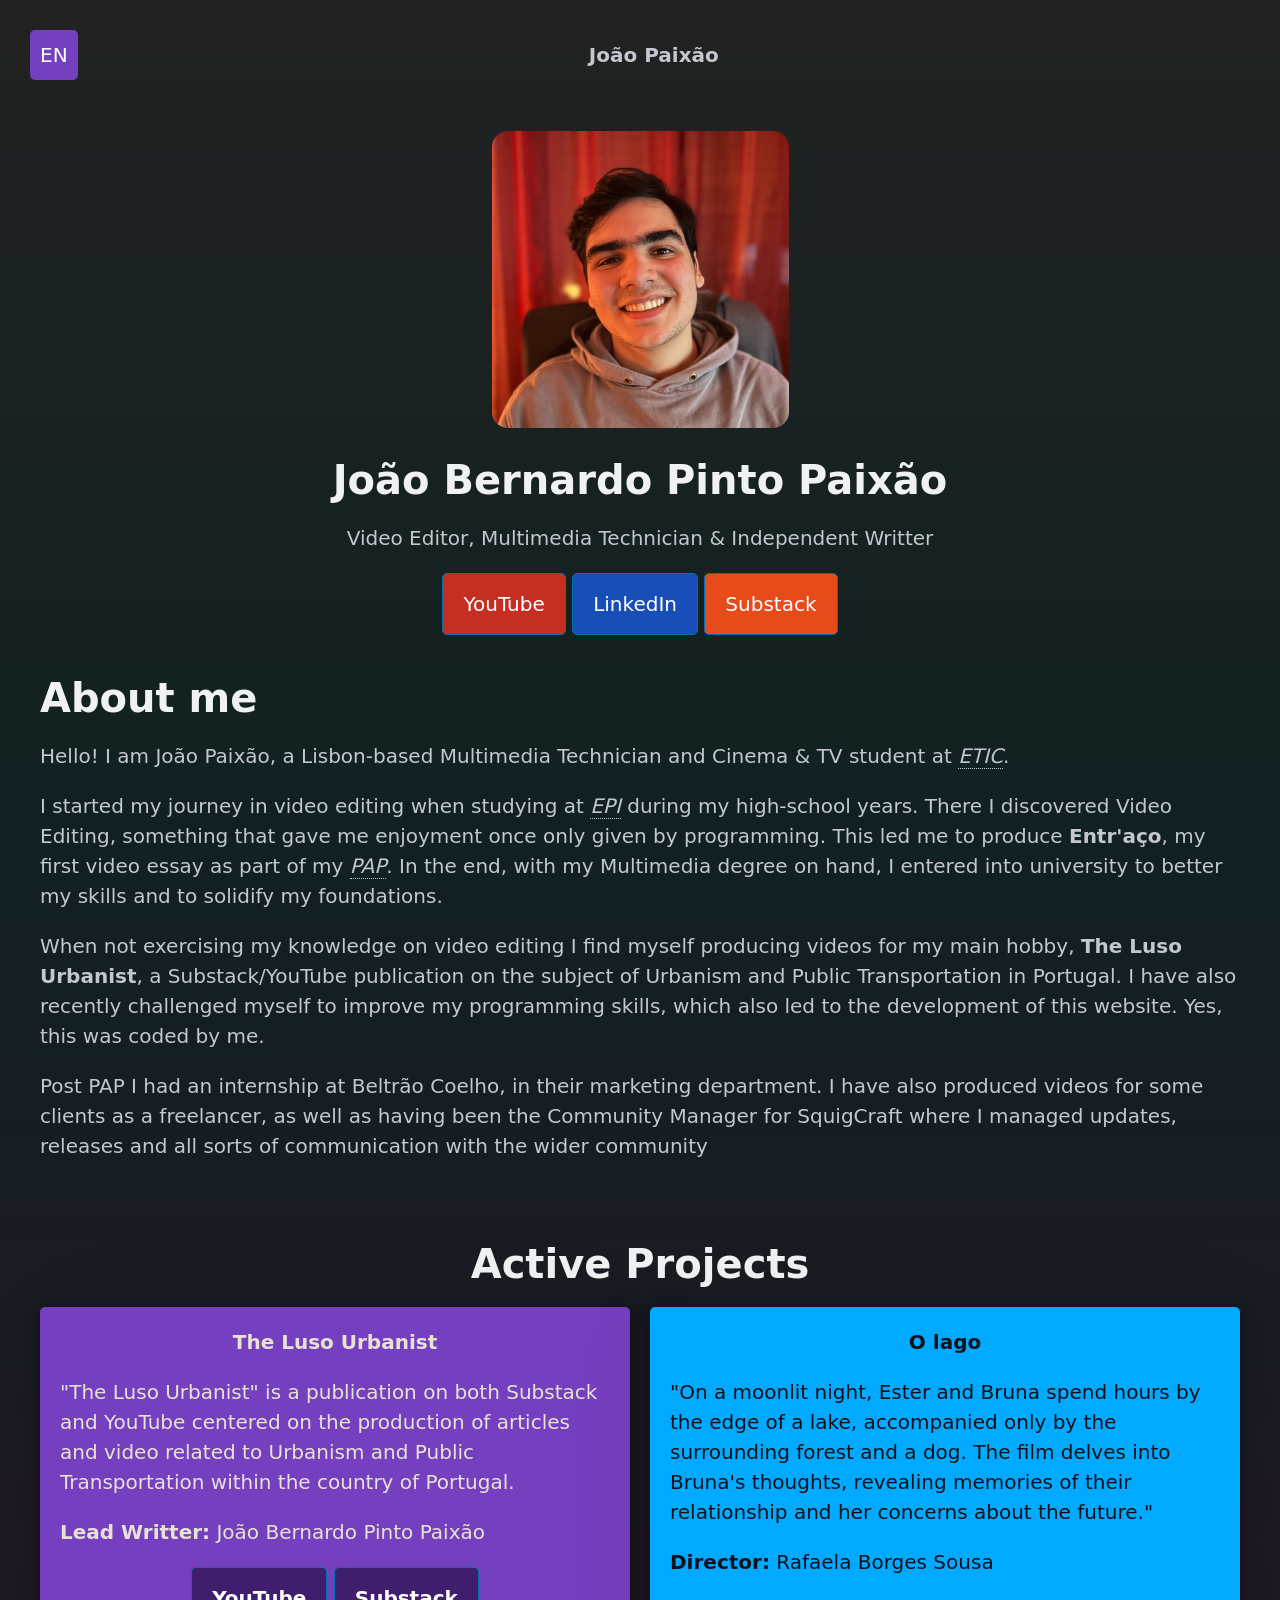
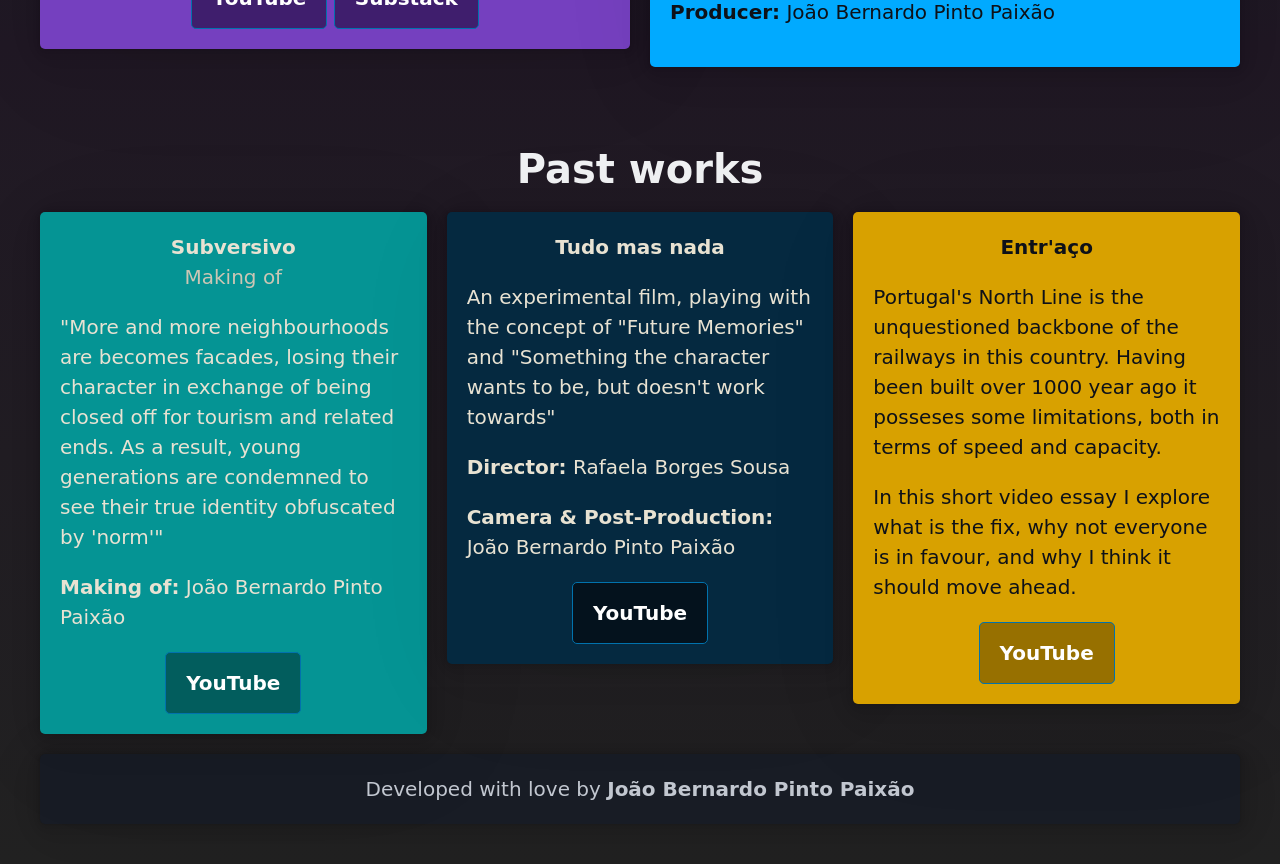
==== index.html @ 00ebcb97 "Main commit" ====
<!doctype html>
<html lang="en" data-theme="dark">

<head>
  <meta charset="utf-8">
  <meta name="viewport" content="width=device-width, initial-scale=1">
  <meta name="color-scheme" content="light dark">
  <link rel="stylesheet" href="css/main.css">
  <link rel="stylesheet" href="css/pico.min.css">
  <link rel="stylesheet" href="css/pico.colors.min.css">
  <link rel="stylesheet" href="css/flexboxgrid.min.css">
  <title>João Bernardo Pinto Paixão | Portefolio</title>
</head>

<body>
  <main class="container">
    <nav>
      <ul>
        <li><a href="#" class="pico-background-violet-600">EN</a></li>
      </ul>
      <ul>
        <li class="text-center"><strong>João Paixão</strong></li>
      </ul>
      <ul>
        <li><a href="#" class="secondary"></a></li>
      </ul>
    </nav>
    <hr>
    <div class="banner">
      <img loading="lazy" class="rounded banner-img" src="img/me.jpg">
      <h1 class="text-center">João Bernardo Pinto Paixão</h1>
      <p class="text-center">Video Editor, Multimedia Technician & Independent Writter</p>
      <a href="https://www.youtube.com/@joaopintopaixao" target="_blank"><button class="pico-background-red-550">YouTube</button></a>
      <a href="https://www.linkedin.com/in/joaobernardopintopaixao/" target="_blank"><button class="pico-background-blue-650">LinkedIn</button></a>
      <a href="https://substack.com/@joaobernardopintopaixao" target="_blank"><button class="pico-background-orange-450">Substack</button></a>
    </div>
    <hr>
    <h1>About me</h1>
    <p>Hello! I am João Paixão, a Lisbon-based Multimedia Technician and Cinema & TV student at <em data-tooltip="Escola de Tecnologias de Informação e Criação">ETIC</em>.</p>
    <p>I started my journey in video editing when studying at <em data-tooltip="Escola Profissional de Imagem">EPI</em> during my high-school years. There I discovered Video Editing, something that gave me enjoyment once only given by programming. This led me to produce <b>Entr'aço</b>, my first video essay as part of my <em data-tooltip="Final Project | Prova de Aptidão Profissional">PAP</em>. In the end, with my Multimedia degree on hand, I entered into university to better my skills and to solidify my foundations.</p>
    <p>When not exercising my knowledge on video editing I find myself producing videos for my main hobby, <b>The Luso Urbanist</b>, a Substack/YouTube publication on the subject of Urbanism and Public Transportation in Portugal. I have also recently challenged myself to improve my programming skills, which also led to the development of this website. Yes, this was coded by me.</p>
    <p>Post PAP I had an internship at Beltrão Coelho, in their marketing department. I have also produced videos for some clients as a freelancer, as well as having been the Community Manager for SquigCraft where I managed updates, releases and all sorts of communication with the wider community</p>
    <hr>
    <h1 class="text-center">Active Projects</h1>
    <div class="grid">
      <div>
        <article class="pico-background-violet-600">
          <p class="text-center pico-color-sand-100"><b>The Luso Urbanist</b></p>
          <p class="pico-color-sand-100">"The Luso Urbanist" is a publication on both Substack and YouTube centered on the production of articles and video related to Urbanism and Public Transportation within the country of Portugal.</p>
          <p class="pico-color-sand-100"><b>Lead Writter:</b> João Bernardo Pinto Paixão</p>
          <div class="align-btn">
            <a class="text-center" href="https://www.youtube.com/@thelusourbanist" target="_blank"><button class="text-center pico-background-violet-800"><b>YouTube</b></button></a>
            <a class="text-center" href="https://thelusourbanist.substack.com" target="_blank"><button class="text-center pico-background-violet-800"><b>Substack</b></button></a>
          </div>
        </article>
      </div>
      <div>
        <article class="pico-background-azure-350">
          <p class="text-center pico-color-slate-950"><b>O lago</b></p>
          <p class="pico-color-slate-950">"On a moonlit night, Ester and Bruna spend hours by the edge of a lake, accompanied only by the surrounding forest and a dog. The film delves into Bruna's thoughts, revealing memories of their relationship and her concerns about the future."</p>
          <p class="pico-color-slate-950"><b>Director:</b> Rafaela Borges Sousa</p>
          <p class="pico-color-slate-950"><b>Producer:</b> João Bernardo Pinto Paixão</p>
        </article>
      </div>
    </div>
    <h1 class="text-center">Past works</h2>
    <div class="grid">
      <div>
        <article class="pico-background-cyan-450">
          <hgroup>
            <p class="text-center pico-color-sand-100"><b>Subversivo</b></p>
            <p class="text-center pico-color-sand-200">Making of</p>
          </hgroup>
            <p class="pico-color-sand-100">"More and more neighbourhoods are becomes facades, losing their character in exchange of being closed off for tourism and related ends. As a result, young generations are condemned to see their true identity obfuscated by 'norm'"</p>
            <p class="pico-color-sand-100"><b>Making of:</b> João Bernardo Pinto Paixão</p>
            <div class="align-btn">
              <a class="text-center" href="https://www.youtube.com/watch?v=Db4vnzVAScg" target="_blank"><button class="text-center pico-background-cyan-650"><b>YouTube</b></button></a>
            </div>
        </article>
      </div>
      <div>
        <article class="pico-background-azure-850">
          <p class="text-center pico-color-sand-100"><b>Tudo mas nada</b></p>
          <p class="pico-color-sand-100">An experimental film, playing with the concept of "Future Memories" and "Something the character wants to be, but doesn't work towards"</p>
          <p class="pico-color-sand-100"><b>Director:</b> Rafaela Borges Sousa</p>
          <p class="pico-color-sand-100"><b>Camera & Post-Production:</b> João Bernardo Pinto Paixão</p>
          <div class="align-btn">
            <a class="text-center" href="https://www.youtube.com/watch?v=ttI7QOR3_QU" target="_blank"><button class="text-center pico-background-azure-950"><b>YouTube</b></button></a>
          </div>
        </article>
      </div>
      <div>
        <article class="pico-background-amber-300">
          <p class="text-center pico-color-slate-950"><b>Entr'aço</b></p>
          <p class="pico-color-slate-950">Portugal's North Line is the unquestioned backbone of the railways in this country. Having been built over 1000 year ago it posseses some limitations, both in terms of speed and capacity.</p>
          <p class="pico-color-slate-950">In this short video essay I explore what is the fix, why not everyone is in favour, and why I think it should move ahead.</p>
          <div class="align-btn">
            <a class="text-center" href="https://www.youtube.com/watch?v=b50EpnshFkY" target="_blank"><button class="text-center pico-background-amber-500"><b>YouTube</b></button></a>
          </div>
        </article>
      </div>
    </div>
    <article id="footer" class="text-center">
      <p>Developed with love by <b>João Bernardo Pinto Paixão</b></p>
      <p></p>
    </article>
  </main>
</body>
</html>
---- css/main.css ----
body {
    background-size: 100% 100%;
    background-attachment: fixed;
    background: linear-gradient(0deg, #222222, #201824, #112121, #222222);
}

hr {
    visibility: hidden;
}

hr #sep {
    height: 1vh;
}

.banner-img {
    height: 33vh;
    object-fit: cover;
    margin-bottom: 1.5rem;
} .banner-img img {
    padding: 1rem;
}

.banner, .align-btn {
    align-items: center;
    text-align: center;
}
.text-center {
    text-align: center;
}

.rounded {
  border-radius: 16px;
}

.bluehighlight {
    display: flex;
    border-radius: 10px;
    padding: 0.1rem;
    background-color: aqua;
    height: 5rem;
    justify-content: center; 
    align-items: center; 
}

.bluehighlight:hover {
    display: flex;
    border-radius: 10px;
    padding: 0.1rem;
    background-color: rgb(0, 152, 152);
    height: 5rem;
    justify-content: center; 
    align-items: center; 
}

.bluehighlight p {
    margin: 0;
    color: black;
}

#footer p {
    margin-bottom: 0;
}
---- css/pico.min.css ----
@charset "UTF-8";/*!
 * Pico CSS ✨ v2.1.1 (https://picocss.com)
 * Copyright 2019-2025 - Licensed under MIT
 */:host,:root{--pico-font-family-emoji:"Apple Color Emoji","Segoe UI Emoji","Segoe UI Symbol","Noto Color Emoji";--pico-font-family-sans-serif:system-ui,"Segoe UI",Roboto,Oxygen,Ubuntu,Cantarell,Helvetica,Arial,"Helvetica Neue",sans-serif,var(--pico-font-family-emoji);--pico-font-family-monospace:ui-monospace,SFMono-Regular,"SF Mono",Menlo,Consolas,"Liberation Mono",monospace,var(--pico-font-family-emoji);--pico-font-family:var(--pico-font-family-sans-serif);--pico-line-height:1.5;--pico-font-weight:400;--pico-font-size:100%;--pico-text-underline-offset:0.1rem;--pico-border-radius:0.25rem;--pico-border-width:0.0625rem;--pico-outline-width:0.125rem;--pico-transition:0.2s ease-in-out;--pico-spacing:1rem;--pico-typography-spacing-vertical:1rem;--pico-block-spacing-vertical:var(--pico-spacing);--pico-block-spacing-horizontal:var(--pico-spacing);--pico-grid-column-gap:var(--pico-spacing);--pico-grid-row-gap:var(--pico-spacing);--pico-form-element-spacing-vertical:0.75rem;--pico-form-element-spacing-horizontal:1rem;--pico-group-box-shadow:0 0 0 rgba(0, 0, 0, 0);--pico-group-box-shadow-focus-with-button:0 0 0 var(--pico-outline-width) var(--pico-primary-focus);--pico-group-box-shadow-focus-with-input:0 0 0 0.0625rem var(--pico-form-element-border-color);--pico-modal-overlay-backdrop-filter:blur(0.375rem);--pico-nav-element-spacing-vertical:1rem;--pico-nav-element-spacing-horizontal:0.5rem;--pico-nav-link-spacing-vertical:0.5rem;--pico-nav-link-spacing-horizontal:0.5rem;--pico-nav-breadcrumb-divider:">";--pico-icon-checkbox:url("data:image/svg+xml,%3Csvg xmlns='http://www.w3.org/2000/svg' width='24' height='24' viewBox='0 0 24 24' fill='none' stroke='rgb(255, 255, 255)' stroke-width='4' stroke-linecap='round' stroke-linejoin='round'%3E%3Cpolyline points='20 6 9 17 4 12'%3E%3C/polyline%3E%3C/svg%3E");--pico-icon-minus:url("data:image/svg+xml,%3Csvg xmlns='http://www.w3.org/2000/svg' width='24' height='24' viewBox='0 0 24 24' fill='none' stroke='rgb(255, 255, 255)' stroke-width='4' stroke-linecap='round' stroke-linejoin='round'%3E%3Cline x1='5' y1='12' x2='19' y2='12'%3E%3C/line%3E%3C/svg%3E");--pico-icon-chevron:url("data:image/svg+xml,%3Csvg xmlns='http://www.w3.org/2000/svg' width='24' height='24' viewBox='0 0 24 24' fill='none' stroke='rgb(136, 145, 164)' stroke-width='2' stroke-linecap='round' stroke-linejoin='round'%3E%3Cpolyline points='6 9 12 15 18 9'%3E%3C/polyline%3E%3C/svg%3E");--pico-icon-date:url("data:image/svg+xml,%3Csvg xmlns='http://www.w3.org/2000/svg' width='24' height='24' viewBox='0 0 24 24' fill='none' stroke='rgb(136, 145, 164)' stroke-width='2' stroke-linecap='round' stroke-linejoin='round'%3E%3Crect x='3' y='4' width='18' height='18' rx='2' ry='2'%3E%3C/rect%3E%3Cline x1='16' y1='2' x2='16' y2='6'%3E%3C/line%3E%3Cline x1='8' y1='2' x2='8' y2='6'%3E%3C/line%3E%3Cline x1='3' y1='10' x2='21' y2='10'%3E%3C/line%3E%3C/svg%3E");--pico-icon-time:url("data:image/svg+xml,%3Csvg xmlns='http://www.w3.org/2000/svg' width='24' height='24' viewBox='0 0 24 24' fill='none' stroke='rgb(136, 145, 164)' stroke-width='2' stroke-linecap='round' stroke-linejoin='round'%3E%3Ccircle cx='12' cy='12' r='10'%3E%3C/circle%3E%3Cpolyline points='12 6 12 12 16 14'%3E%3C/polyline%3E%3C/svg%3E");--pico-icon-search:url("data:image/svg+xml,%3Csvg xmlns='http://www.w3.org/2000/svg' width='24' height='24' viewBox='0 0 24 24' fill='none' stroke='rgb(136, 145, 164)' stroke-width='1.5' stroke-linecap='round' stroke-linejoin='round'%3E%3Ccircle cx='11' cy='11' r='8'%3E%3C/circle%3E%3Cline x1='21' y1='21' x2='16.65' y2='16.65'%3E%3C/line%3E%3C/svg%3E");--pico-icon-close:url("data:image/svg+xml,%3Csvg xmlns='http://www.w3.org/2000/svg' width='24' height='24' viewBox='0 0 24 24' fill='none' stroke='rgb(136, 145, 164)' stroke-width='3' stroke-linecap='round' stroke-linejoin='round'%3E%3Cline x1='18' y1='6' x2='6' y2='18'%3E%3C/line%3E%3Cline x1='6' y1='6' x2='18' y2='18'%3E%3C/line%3E%3C/svg%3E");--pico-icon-loading:url("data:image/svg+xml,%3Csvg fill='none' height='24' width='24' viewBox='0 0 24 24' xmlns='http://www.w3.org/2000/svg' %3E%3Cstyle%3E g %7B animation: rotate 2s linear infinite; transform-origin: center center; %7D circle %7B stroke-dasharray: 75,100; stroke-dashoffset: -5; animation: dash 1.5s ease-in-out infinite; stroke-linecap: round; %7D @keyframes rotate %7B 0%25 %7B transform: rotate(0deg); %7D 100%25 %7B transform: rotate(360deg); %7D %7D @keyframes dash %7B 0%25 %7B stroke-dasharray: 1,100; stroke-dashoffset: 0; %7D 50%25 %7B stroke-dasharray: 44.5,100; stroke-dashoffset: -17.5; %7D 100%25 %7B stroke-dasharray: 44.5,100; stroke-dashoffset: -62; %7D %7D %3C/style%3E%3Cg%3E%3Ccircle cx='12' cy='12' r='10' fill='none' stroke='rgb(136, 145, 164)' stroke-width='4' /%3E%3C/g%3E%3C/svg%3E")}@media (min-width:576px){:host,:root{--pico-font-size:106.25%}}@media (min-width:768px){:host,:root{--pico-font-size:112.5%}}@media (min-width:1024px){:host,:root{--pico-font-size:118.75%}}@media (min-width:1280px){:host,:root{--pico-font-size:125%}}@media (min-width:1536px){:host,:root{--pico-font-size:131.25%}}a{--pico-text-decoration:underline}a.contrast,a.secondary{--pico-text-decoration:underline}small{--pico-font-size:0.875em}h1,h2,h3,h4,h5,h6{--pico-font-weight:700}h1{--pico-font-size:2rem;--pico-line-height:1.125;--pico-typography-spacing-top:3rem}h2{--pico-font-size:1.75rem;--pico-line-height:1.15;--pico-typography-spacing-top:2.625rem}h3{--pico-font-size:1.5rem;--pico-line-height:1.175;--pico-typography-spacing-top:2.25rem}h4{--pico-font-size:1.25rem;--pico-line-height:1.2;--pico-typography-spacing-top:1.874rem}h5{--pico-font-size:1.125rem;--pico-line-height:1.225;--pico-typography-spacing-top:1.6875rem}h6{--pico-font-size:1rem;--pico-line-height:1.25;--pico-typography-spacing-top:1.5rem}tfoot td,tfoot th,thead td,thead th{--pico-font-weight:600;--pico-border-width:0.1875rem}code,kbd,pre,samp{--pico-font-family:var(--pico-font-family-monospace)}kbd{--pico-font-weight:bolder}:where(select,textarea),input:not([type=submit],[type=button],[type=reset],[type=checkbox],[type=radio],[type=file]){--pico-outline-width:0.0625rem}[type=search]{--pico-border-radius:5rem}[type=checkbox],[type=radio]{--pico-border-width:0.125rem}[type=checkbox][role=switch]{--pico-border-width:0.1875rem}details.dropdown summary:not([role=button]){--pico-outline-width:0.0625rem}nav details.dropdown summary:focus-visible{--pico-outline-width:0.125rem}[role=search]{--pico-border-radius:5rem}[role=group]:has(button.secondary:focus,[type=submit].secondary:focus,[type=button].secondary:focus,[role=button].secondary:focus),[role=search]:has(button.secondary:focus,[type=submit].secondary:focus,[type=button].secondary:focus,[role=button].secondary:focus){--pico-group-box-shadow-focus-with-button:0 0 0 var(--pico-outline-width) var(--pico-secondary-focus)}[role=group]:has(button.contrast:focus,[type=submit].contrast:focus,[type=button].contrast:focus,[role=button].contrast:focus),[role=search]:has(button.contrast:focus,[type=submit].contrast:focus,[type=button].contrast:focus,[role=button].contrast:focus){--pico-group-box-shadow-focus-with-button:0 0 0 var(--pico-outline-width) var(--pico-contrast-focus)}[role=group] [role=button],[role=group] [type=button],[role=group] [type=submit],[role=group] button,[role=search] [role=button],[role=search] [type=button],[role=search] [type=submit],[role=search] button{--pico-form-element-spacing-horizontal:2rem}details summary[role=button]:not(.outline)::after{filter:brightness(0) invert(1)}[aria-busy=true]:not(input,select,textarea):is(button,[type=submit],[type=button],[type=reset],[role=button]):not(.outline)::before{filter:brightness(0) invert(1)}:host(:not([data-theme=dark])),:root:not([data-theme=dark]),[data-theme=light]{color-scheme:light;--pico-background-color:#fff;--pico-color:#373c44;--pico-text-selection-color:rgba(2, 154, 232, 0.25);--pico-muted-color:#646b79;--pico-muted-border-color:rgb(231, 234, 239.5);--pico-primary:#0172ad;--pico-primary-background:#0172ad;--pico-primary-border:var(--pico-primary-background);--pico-primary-underline:rgba(1, 114, 173, 0.5);--pico-primary-hover:#015887;--pico-primary-hover-background:#02659a;--pico-primary-hover-border:var(--pico-primary-hover-background);--pico-primary-hover-underline:var(--pico-primary-hover);--pico-primary-focus:rgba(2, 154, 232, 0.5);--pico-primary-inverse:#fff;--pico-secondary:#5d6b89;--pico-secondary-background:#525f7a;--pico-secondary-border:var(--pico-secondary-background);--pico-secondary-underline:rgba(93, 107, 137, 0.5);--pico-secondary-hover:#48536b;--pico-secondary-hover-background:#48536b;--pico-secondary-hover-border:var(--pico-secondary-hover-background);--pico-secondary-hover-underline:var(--pico-secondary-hover);--pico-secondary-focus:rgba(93, 107, 137, 0.25);--pico-secondary-inverse:#fff;--pico-contrast:#181c25;--pico-contrast-background:#181c25;--pico-contrast-border:var(--pico-contrast-background);--pico-contrast-underline:rgba(24, 28, 37, 0.5);--pico-contrast-hover:#000;--pico-contrast-hover-background:#000;--pico-contrast-hover-border:var(--pico-contrast-hover-background);--pico-contrast-hover-underline:var(--pico-secondary-hover);--pico-contrast-focus:rgba(93, 107, 137, 0.25);--pico-contrast-inverse:#fff;--pico-box-shadow:0.0145rem 0.029rem 0.174rem rgba(129, 145, 181, 0.01698),0.0335rem 0.067rem 0.402rem rgba(129, 145, 181, 0.024),0.0625rem 0.125rem 0.75rem rgba(129, 145, 181, 0.03),0.1125rem 0.225rem 1.35rem rgba(129, 145, 181, 0.036),0.2085rem 0.417rem 2.502rem rgba(129, 145, 181, 0.04302),0.5rem 1rem 6rem rgba(129, 145, 181, 0.06),0 0 0 0.0625rem rgba(129, 145, 181, 0.015);--pico-h1-color:#2d3138;--pico-h2-color:#373c44;--pico-h3-color:#424751;--pico-h4-color:#4d535e;--pico-h5-color:#5c6370;--pico-h6-color:#646b79;--pico-mark-background-color:rgb(252.5, 230.5, 191.5);--pico-mark-color:#0f1114;--pico-ins-color:rgb(28.5, 105.5, 84);--pico-del-color:rgb(136, 56.5, 53);--pico-blockquote-border-color:var(--pico-muted-border-color);--pico-blockquote-footer-color:var(--pico-muted-color);--pico-button-box-shadow:0 0 0 rgba(0, 0, 0, 0);--pico-button-hover-box-shadow:0 0 0 rgba(0, 0, 0, 0);--pico-table-border-color:var(--pico-muted-border-color);--pico-table-row-stripped-background-color:rgba(111, 120, 135, 0.0375);--pico-code-background-color:rgb(243, 244.5, 246.75);--pico-code-color:#646b79;--pico-code-kbd-background-color:var(--pico-color);--pico-code-kbd-color:var(--pico-background-color);--pico-form-element-background-color:rgb(251, 251.5, 252.25);--pico-form-element-selected-background-color:#dfe3eb;--pico-form-element-border-color:#cfd5e2;--pico-form-element-color:#23262c;--pico-form-element-placeholder-color:var(--pico-muted-color);--pico-form-element-active-background-color:#fff;--pico-form-element-active-border-color:var(--pico-primary-border);--pico-form-element-focus-color:var(--pico-primary-border);--pico-form-element-disabled-opacity:0.5;--pico-form-element-invalid-border-color:rgb(183.5, 105.5, 106.5);--pico-form-element-invalid-active-border-color:rgb(200.25, 79.25, 72.25);--pico-form-element-invalid-focus-color:var(--pico-form-element-invalid-active-border-color);--pico-form-element-valid-border-color:rgb(76, 154.5, 137.5);--pico-form-element-valid-active-border-color:rgb(39, 152.75, 118.75);--pico-form-element-valid-focus-color:var(--pico-form-element-valid-active-border-color);--pico-switch-background-color:#bfc7d9;--pico-switch-checked-background-color:var(--pico-primary-background);--pico-switch-color:#fff;--pico-switch-thumb-box-shadow:0 0 0 rgba(0, 0, 0, 0);--pico-range-border-color:#dfe3eb;--pico-range-active-border-color:#bfc7d9;--pico-range-thumb-border-color:var(--pico-background-color);--pico-range-thumb-color:var(--pico-secondary-background);--pico-range-thumb-active-color:var(--pico-primary-background);--pico-accordion-border-color:var(--pico-muted-border-color);--pico-accordion-active-summary-color:var(--pico-primary-hover);--pico-accordion-close-summary-color:var(--pico-color);--pico-accordion-open-summary-color:var(--pico-muted-color);--pico-card-background-color:var(--pico-background-color);--pico-card-border-color:var(--pico-muted-border-color);--pico-card-box-shadow:var(--pico-box-shadow);--pico-card-sectioning-background-color:rgb(251, 251.5, 252.25);--pico-dropdown-background-color:#fff;--pico-dropdown-border-color:#eff1f4;--pico-dropdown-box-shadow:var(--pico-box-shadow);--pico-dropdown-color:var(--pico-color);--pico-dropdown-hover-background-color:#eff1f4;--pico-loading-spinner-opacity:0.5;--pico-modal-overlay-background-color:rgba(232, 234, 237, 0.75);--pico-progress-background-color:#dfe3eb;--pico-progress-color:var(--pico-primary-background);--pico-tooltip-background-color:var(--pico-contrast-background);--pico-tooltip-color:var(--pico-contrast-inverse);--pico-icon-valid:url("data:image/svg+xml,%3Csvg xmlns='http://www.w3.org/2000/svg' width='24' height='24' viewBox='0 0 24 24' fill='none' stroke='rgb(76, 154.5, 137.5)' stroke-width='2' stroke-linecap='round' stroke-linejoin='round'%3E%3Cpolyline points='20 6 9 17 4 12'%3E%3C/polyline%3E%3C/svg%3E");--pico-icon-invalid:url("data:image/svg+xml,%3Csvg xmlns='http://www.w3.org/2000/svg' width='24' height='24' viewBox='0 0 24 24' fill='none' stroke='rgb(200.25, 79.25, 72.25)' stroke-width='2' stroke-linecap='round' stroke-linejoin='round'%3E%3Ccircle cx='12' cy='12' r='10'%3E%3C/circle%3E%3Cline x1='12' y1='8' x2='12' y2='12'%3E%3C/line%3E%3Cline x1='12' y1='16' x2='12.01' y2='16'%3E%3C/line%3E%3C/svg%3E")}:host(:not([data-theme=dark])) input:is([type=submit],[type=button],[type=reset],[type=checkbox],[type=radio],[type=file]),:root:not([data-theme=dark]) input:is([type=submit],[type=button],[type=reset],[type=checkbox],[type=radio],[type=file]),[data-theme=light] input:is([type=submit],[type=button],[type=reset],[type=checkbox],[type=radio],[type=file]){--pico-form-element-focus-color:var(--pico-primary-focus)}@media only screen and (prefers-color-scheme:dark){:host(:not([data-theme])),:root:not([data-theme]){color-scheme:dark;--pico-background-color:rgb(19, 22.5, 30.5);--pico-color:#c2c7d0;--pico-text-selection-color:rgba(1, 170, 255, 0.1875);--pico-muted-color:#7b8495;--pico-muted-border-color:#202632;--pico-primary:#01aaff;--pico-primary-background:#0172ad;--pico-primary-border:var(--pico-primary-background);--pico-primary-underline:rgba(1, 170, 255, 0.5);--pico-primary-hover:#79c0ff;--pico-primary-hover-background:#017fc0;--pico-primary-hover-border:var(--pico-primary-hover-background);--pico-primary-hover-underline:var(--pico-primary-hover);--pico-primary-focus:rgba(1, 170, 255, 0.375);--pico-primary-inverse:#fff;--pico-secondary:#969eaf;--pico-secondary-background:#525f7a;--pico-secondary-border:var(--pico-secondary-background);--pico-secondary-underline:rgba(150, 158, 175, 0.5);--pico-secondary-hover:#b3b9c5;--pico-secondary-hover-background:#5d6b89;--pico-secondary-hover-border:var(--pico-secondary-hover-background);--pico-secondary-hover-underline:var(--pico-secondary-hover);--pico-secondary-focus:rgba(144, 158, 190, 0.25);--pico-secondary-inverse:#fff;--pico-contrast:#dfe3eb;--pico-contrast-background:#eff1f4;--pico-contrast-border:var(--pico-contrast-background);--pico-contrast-underline:rgba(223, 227, 235, 0.5);--pico-contrast-hover:#fff;--pico-contrast-hover-background:#fff;--pico-contrast-hover-border:var(--pico-contrast-hover-background);--pico-contrast-hover-underline:var(--pico-contrast-hover);--pico-contrast-focus:rgba(207, 213, 226, 0.25);--pico-contrast-inverse:#000;--pico-box-shadow:0.0145rem 0.029rem 0.174rem rgba(7, 8.5, 12, 0.01698),0.0335rem 0.067rem 0.402rem rgba(7, 8.5, 12, 0.024),0.0625rem 0.125rem 0.75rem rgba(7, 8.5, 12, 0.03),0.1125rem 0.225rem 1.35rem rgba(7, 8.5, 12, 0.036),0.2085rem 0.417rem 2.502rem rgba(7, 8.5, 12, 0.04302),0.5rem 1rem 6rem rgba(7, 8.5, 12, 0.06),0 0 0 0.0625rem rgba(7, 8.5, 12, 0.015);--pico-h1-color:#f0f1f3;--pico-h2-color:#e0e3e7;--pico-h3-color:#c2c7d0;--pico-h4-color:#b3b9c5;--pico-h5-color:#a4acba;--pico-h6-color:#8891a4;--pico-mark-background-color:#014063;--pico-mark-color:#fff;--pico-ins-color:#62af9a;--pico-del-color:rgb(205.5, 126, 123);--pico-blockquote-border-color:var(--pico-muted-border-color);--pico-blockquote-footer-color:var(--pico-muted-color);--pico-button-box-shadow:0 0 0 rgba(0, 0, 0, 0);--pico-button-hover-box-shadow:0 0 0 rgba(0, 0, 0, 0);--pico-table-border-color:var(--pico-muted-border-color);--pico-table-row-stripped-background-color:rgba(111, 120, 135, 0.0375);--pico-code-background-color:rgb(26, 30.5, 40.25);--pico-code-color:#8891a4;--pico-code-kbd-background-color:var(--pico-color);--pico-code-kbd-color:var(--pico-background-color);--pico-form-element-background-color:rgb(28, 33, 43.5);--pico-form-element-selected-background-color:#2a3140;--pico-form-element-border-color:#2a3140;--pico-form-element-color:#e0e3e7;--pico-form-element-placeholder-color:#8891a4;--pico-form-element-active-background-color:rgb(26, 30.5, 40.25);--pico-form-element-active-border-color:var(--pico-primary-border);--pico-form-element-focus-color:var(--pico-primary-border);--pico-form-element-disabled-opacity:0.5;--pico-form-element-invalid-border-color:rgb(149.5, 74, 80);--pico-form-element-invalid-active-border-color:rgb(183.25, 63.5, 59);--pico-form-element-invalid-focus-color:var(--pico-form-element-invalid-active-border-color);--pico-form-element-valid-border-color:#2a7b6f;--pico-form-element-valid-active-border-color:rgb(22, 137, 105.5);--pico-form-element-valid-focus-color:var(--pico-form-element-valid-active-border-color);--pico-switch-background-color:#333c4e;--pico-switch-checked-background-color:var(--pico-primary-background);--pico-switch-color:#fff;--pico-switch-thumb-box-shadow:0 0 0 rgba(0, 0, 0, 0);--pico-range-border-color:#202632;--pico-range-active-border-color:#2a3140;--pico-range-thumb-border-color:var(--pico-background-color);--pico-range-thumb-color:var(--pico-secondary-background);--pico-range-thumb-active-color:var(--pico-primary-background);--pico-accordion-border-color:var(--pico-muted-border-color);--pico-accordion-active-summary-color:var(--pico-primary-hover);--pico-accordion-close-summary-color:var(--pico-color);--pico-accordion-open-summary-color:var(--pico-muted-color);--pico-card-background-color:#181c25;--pico-card-border-color:var(--pico-card-background-color);--pico-card-box-shadow:var(--pico-box-shadow);--pico-card-sectioning-background-color:rgb(26, 30.5, 40.25);--pico-dropdown-background-color:#181c25;--pico-dropdown-border-color:#202632;--pico-dropdown-box-shadow:var(--pico-box-shadow);--pico-dropdown-color:var(--pico-color);--pico-dropdown-hover-background-color:#202632;--pico-loading-spinner-opacity:0.5;--pico-modal-overlay-background-color:rgba(7.5, 8.5, 10, 0.75);--pico-progress-background-color:#202632;--pico-progress-color:var(--pico-primary-background);--pico-tooltip-background-color:var(--pico-contrast-background);--pico-tooltip-color:var(--pico-contrast-inverse);--pico-icon-valid:url("data:image/svg+xml,%3Csvg xmlns='http://www.w3.org/2000/svg' width='24' height='24' viewBox='0 0 24 24' fill='none' stroke='rgb(42, 123, 111)' stroke-width='2' stroke-linecap='round' stroke-linejoin='round'%3E%3Cpolyline points='20 6 9 17 4 12'%3E%3C/polyline%3E%3C/svg%3E");--pico-icon-invalid:url("data:image/svg+xml,%3Csvg xmlns='http://www.w3.org/2000/svg' width='24' height='24' viewBox='0 0 24 24' fill='none' stroke='rgb(149.5, 74, 80)' stroke-width='2' stroke-linecap='round' stroke-linejoin='round'%3E%3Ccircle cx='12' cy='12' r='10'%3E%3C/circle%3E%3Cline x1='12' y1='8' x2='12' y2='12'%3E%3C/line%3E%3Cline x1='12' y1='16' x2='12.01' y2='16'%3E%3C/line%3E%3C/svg%3E")}:host(:not([data-theme])) input:is([type=submit],[type=button],[type=reset],[type=checkbox],[type=radio],[type=file]),:root:not([data-theme]) input:is([type=submit],[type=button],[type=reset],[type=checkbox],[type=radio],[type=file]){--pico-form-element-focus-color:var(--pico-primary-focus)}:host(:not([data-theme])) details summary[role=button].contrast:not(.outline)::after,:root:not([data-theme]) details summary[role=button].contrast:not(.outline)::after{filter:brightness(0)}:host(:not([data-theme])) [aria-busy=true]:not(input,select,textarea).contrast:is(button,[type=submit],[type=button],[type=reset],[role=button]):not(.outline)::before,:root:not([data-theme]) [aria-busy=true]:not(input,select,textarea).contrast:is(button,[type=submit],[type=button],[type=reset],[role=button]):not(.outline)::before{filter:brightness(0)}}[data-theme=dark]{color-scheme:dark;--pico-background-color:rgb(19, 22.5, 30.5);--pico-color:#c2c7d0;--pico-text-selection-color:rgba(1, 170, 255, 0.1875);--pico-muted-color:#7b8495;--pico-muted-border-color:#202632;--pico-primary:#01aaff;--pico-primary-background:#0172ad;--pico-primary-border:var(--pico-primary-background);--pico-primary-underline:rgba(1, 170, 255, 0.5);--pico-primary-hover:#79c0ff;--pico-primary-hover-background:#017fc0;--pico-primary-hover-border:var(--pico-primary-hover-background);--pico-primary-hover-underline:var(--pico-primary-hover);--pico-primary-focus:rgba(1, 170, 255, 0.375);--pico-primary-inverse:#fff;--pico-secondary:#969eaf;--pico-secondary-background:#525f7a;--pico-secondary-border:var(--pico-secondary-background);--pico-secondary-underline:rgba(150, 158, 175, 0.5);--pico-secondary-hover:#b3b9c5;--pico-secondary-hover-background:#5d6b89;--pico-secondary-hover-border:var(--pico-secondary-hover-background);--pico-secondary-hover-underline:var(--pico-secondary-hover);--pico-secondary-focus:rgba(144, 158, 190, 0.25);--pico-secondary-inverse:#fff;--pico-contrast:#dfe3eb;--pico-contrast-background:#eff1f4;--pico-contrast-border:var(--pico-contrast-background);--pico-contrast-underline:rgba(223, 227, 235, 0.5);--pico-contrast-hover:#fff;--pico-contrast-hover-background:#fff;--pico-contrast-hover-border:var(--pico-contrast-hover-background);--pico-contrast-hover-underline:var(--pico-contrast-hover);--pico-contrast-focus:rgba(207, 213, 226, 0.25);--pico-contrast-inverse:#000;--pico-box-shadow:0.0145rem 0.029rem 0.174rem rgba(7, 8.5, 12, 0.01698),0.0335rem 0.067rem 0.402rem rgba(7, 8.5, 12, 0.024),0.0625rem 0.125rem 0.75rem rgba(7, 8.5, 12, 0.03),0.1125rem 0.225rem 1.35rem rgba(7, 8.5, 12, 0.036),0.2085rem 0.417rem 2.502rem rgba(7, 8.5, 12, 0.04302),0.5rem 1rem 6rem rgba(7, 8.5, 12, 0.06),0 0 0 0.0625rem rgba(7, 8.5, 12, 0.015);--pico-h1-color:#f0f1f3;--pico-h2-color:#e0e3e7;--pico-h3-color:#c2c7d0;--pico-h4-color:#b3b9c5;--pico-h5-color:#a4acba;--pico-h6-color:#8891a4;--pico-mark-background-color:#014063;--pico-mark-color:#fff;--pico-ins-color:#62af9a;--pico-del-color:rgb(205.5, 126, 123);--pico-blockquote-border-color:var(--pico-muted-border-color);--pico-blockquote-footer-color:var(--pico-muted-color);--pico-button-box-shadow:0 0 0 rgba(0, 0, 0, 0);--pico-button-hover-box-shadow:0 0 0 rgba(0, 0, 0, 0);--pico-table-border-color:var(--pico-muted-border-color);--pico-table-row-stripped-background-color:rgba(111, 120, 135, 0.0375);--pico-code-background-color:rgb(26, 30.5, 40.25);--pico-code-color:#8891a4;--pico-code-kbd-background-color:var(--pico-color);--pico-code-kbd-color:var(--pico-background-color);--pico-form-element-background-color:rgb(28, 33, 43.5);--pico-form-element-selected-background-color:#2a3140;--pico-form-element-border-color:#2a3140;--pico-form-element-color:#e0e3e7;--pico-form-element-placeholder-color:#8891a4;--pico-form-element-active-background-color:rgb(26, 30.5, 40.25);--pico-form-element-active-border-color:var(--pico-primary-border);--pico-form-element-focus-color:var(--pico-primary-border);--pico-form-element-disabled-opacity:0.5;--pico-form-element-invalid-border-color:rgb(149.5, 74, 80);--pico-form-element-invalid-active-border-color:rgb(183.25, 63.5, 59);--pico-form-element-invalid-focus-color:var(--pico-form-element-invalid-active-border-color);--pico-form-element-valid-border-color:#2a7b6f;--pico-form-element-valid-active-border-color:rgb(22, 137, 105.5);--pico-form-element-valid-focus-color:var(--pico-form-element-valid-active-border-color);--pico-switch-background-color:#333c4e;--pico-switch-checked-background-color:var(--pico-primary-background);--pico-switch-color:#fff;--pico-switch-thumb-box-shadow:0 0 0 rgba(0, 0, 0, 0);--pico-range-border-color:#202632;--pico-range-active-border-color:#2a3140;--pico-range-thumb-border-color:var(--pico-background-color);--pico-range-thumb-color:var(--pico-secondary-background);--pico-range-thumb-active-color:var(--pico-primary-background);--pico-accordion-border-color:var(--pico-muted-border-color);--pico-accordion-active-summary-color:var(--pico-primary-hover);--pico-accordion-close-summary-color:var(--pico-color);--pico-accordion-open-summary-color:var(--pico-muted-color);--pico-card-background-color:#181c25;--pico-card-border-color:var(--pico-card-background-color);--pico-card-box-shadow:var(--pico-box-shadow);--pico-card-sectioning-background-color:rgb(26, 30.5, 40.25);--pico-dropdown-background-color:#181c25;--pico-dropdown-border-color:#202632;--pico-dropdown-box-shadow:var(--pico-box-shadow);--pico-dropdown-color:var(--pico-color);--pico-dropdown-hover-background-color:#202632;--pico-loading-spinner-opacity:0.5;--pico-modal-overlay-background-color:rgba(7.5, 8.5, 10, 0.75);--pico-progress-background-color:#202632;--pico-progress-color:var(--pico-primary-background);--pico-tooltip-background-color:var(--pico-contrast-background);--pico-tooltip-color:var(--pico-contrast-inverse);--pico-icon-valid:url("data:image/svg+xml,%3Csvg xmlns='http://www.w3.org/2000/svg' width='24' height='24' viewBox='0 0 24 24' fill='none' stroke='rgb(42, 123, 111)' stroke-width='2' stroke-linecap='round' stroke-linejoin='round'%3E%3Cpolyline points='20 6 9 17 4 12'%3E%3C/polyline%3E%3C/svg%3E");--pico-icon-invalid:url("data:image/svg+xml,%3Csvg xmlns='http://www.w3.org/2000/svg' width='24' height='24' viewBox='0 0 24 24' fill='none' stroke='rgb(149.5, 74, 80)' stroke-width='2' stroke-linecap='round' stroke-linejoin='round'%3E%3Ccircle cx='12' cy='12' r='10'%3E%3C/circle%3E%3Cline x1='12' y1='8' x2='12' y2='12'%3E%3C/line%3E%3Cline x1='12' y1='16' x2='12.01' y2='16'%3E%3C/line%3E%3C/svg%3E")}[data-theme=dark] input:is([type=submit],[type=button],[type=reset],[type=checkbox],[type=radio],[type=file]){--pico-form-element-focus-color:var(--pico-primary-focus)}[data-theme=dark] details summary[role=button].contrast:not(.outline)::after{filter:brightness(0)}[data-theme=dark] [aria-busy=true]:not(input,select,textarea).contrast:is(button,[type=submit],[type=button],[type=reset],[role=button]):not(.outline)::before{filter:brightness(0)}[type=checkbox],[type=radio],[type=range],progress{accent-color:var(--pico-primary)}*,::after,::before{box-sizing:border-box;background-repeat:no-repeat}::after,::before{text-decoration:inherit;vertical-align:inherit}:where(:host),:where(:root){-webkit-tap-highlight-color:transparent;-webkit-text-size-adjust:100%;-moz-text-size-adjust:100%;text-size-adjust:100%;background-color:var(--pico-background-color);color:var(--pico-color);font-weight:var(--pico-font-weight);font-size:var(--pico-font-size);line-height:var(--pico-line-height);font-family:var(--pico-font-family);text-underline-offset:var(--pico-text-underline-offset);text-rendering:optimizeLegibility;overflow-wrap:break-word;-moz-tab-size:4;-o-tab-size:4;tab-size:4}body{width:100%;margin:0}main{display:block}body>footer,body>header,body>main{padding-block:var(--pico-block-spacing-vertical)}section{margin-bottom:var(--pico-block-spacing-vertical)}.container,.container-fluid{width:100%;margin-right:auto;margin-left:auto;padding-right:var(--pico-spacing);padding-left:var(--pico-spacing)}@media (min-width:576px){.container{max-width:510px;padding-right:0;padding-left:0}}@media (min-width:768px){.container{max-width:700px}}@media (min-width:1024px){.container{max-width:950px}}@media (min-width:1280px){.container{max-width:1200px}}@media (min-width:1536px){.container{max-width:1450px}}.grid{grid-column-gap:var(--pico-grid-column-gap);grid-row-gap:var(--pico-grid-row-gap);display:grid;grid-template-columns:1fr}@media (min-width:768px){.grid{grid-template-columns:repeat(auto-fit,minmax(0%,1fr))}}.grid>*{min-width:0}.overflow-auto{overflow:auto}b,strong{font-weight:bolder}sub,sup{position:relative;font-size:.75em;line-height:0;vertical-align:baseline}sub{bottom:-.25em}sup{top:-.5em}address,blockquote,dl,ol,p,pre,table,ul{margin-top:0;margin-bottom:var(--pico-typography-spacing-vertical);color:var(--pico-color);font-style:normal;font-weight:var(--pico-font-weight)}h1,h2,h3,h4,h5,h6{margin-top:0;margin-bottom:var(--pico-typography-spacing-vertical);color:var(--pico-color);font-weight:var(--pico-font-weight);font-size:var(--pico-font-size);line-height:var(--pico-line-height);font-family:var(--pico-font-family)}h1{--pico-color:var(--pico-h1-color)}h2{--pico-color:var(--pico-h2-color)}h3{--pico-color:var(--pico-h3-color)}h4{--pico-color:var(--pico-h4-color)}h5{--pico-color:var(--pico-h5-color)}h6{--pico-color:var(--pico-h6-color)}:where(article,address,blockquote,dl,figure,form,ol,p,pre,table,ul)~:is(h1,h2,h3,h4,h5,h6){margin-top:var(--pico-typography-spacing-top)}p{margin-bottom:var(--pico-typography-spacing-vertical)}hgroup{margin-bottom:var(--pico-typography-spacing-vertical)}hgroup>*{margin-top:0;margin-bottom:0}hgroup>:not(:first-child):last-child{--pico-color:var(--pico-muted-color);--pico-font-weight:unset;font-size:1rem}:where(ol,ul) li{margin-bottom:calc(var(--pico-typography-spacing-vertical) * .25)}:where(dl,ol,ul) :where(dl,ol,ul){margin:0;margin-top:calc(var(--pico-typography-spacing-vertical) * .25)}ul li{list-style:square}mark{padding:.125rem .25rem;background-color:var(--pico-mark-background-color);color:var(--pico-mark-color);vertical-align:baseline}blockquote{display:block;margin:var(--pico-typography-spacing-vertical) 0;padding:var(--pico-spacing);border-right:none;border-left:.25rem solid var(--pico-blockquote-border-color);border-inline-start:0.25rem solid var(--pico-blockquote-border-color);border-inline-end:none}blockquote footer{margin-top:calc(var(--pico-typography-spacing-vertical) * .5);color:var(--pico-blockquote-footer-color)}abbr[title]{border-bottom:1px dotted;text-decoration:none;cursor:help}ins{color:var(--pico-ins-color);text-decoration:none}del{color:var(--pico-del-color)}::-moz-selection{background-color:var(--pico-text-selection-color)}::selection{background-color:var(--pico-text-selection-color)}:where(a:not([role=button])),[role=link]{--pico-color:var(--pico-primary);--pico-background-color:transparent;--pico-underline:var(--pico-primary-underline);outline:0;background-color:var(--pico-background-color);color:var(--pico-color);-webkit-text-decoration:var(--pico-text-decoration);text-decoration:var(--pico-text-decoration);text-decoration-color:var(--pico-underline);text-underline-offset:0.125em;transition:background-color var(--pico-transition),color var(--pico-transition),box-shadow var(--pico-transition),-webkit-text-decoration var(--pico-transition);transition:background-color var(--pico-transition),color var(--pico-transition),text-decoration var(--pico-transition),box-shadow var(--pico-transition);transition:background-color var(--pico-transition),color var(--pico-transition),text-decoration var(--pico-transition),box-shadow var(--pico-transition),-webkit-text-decoration var(--pico-transition)}:where(a:not([role=button])):is([aria-current]:not([aria-current=false]),:hover,:active,:focus),[role=link]:is([aria-current]:not([aria-current=false]),:hover,:active,:focus){--pico-color:var(--pico-primary-hover);--pico-underline:var(--pico-primary-hover-underline);--pico-text-decoration:underline}:where(a:not([role=button])):focus-visible,[role=link]:focus-visible{box-shadow:0 0 0 var(--pico-outline-width) var(--pico-primary-focus)}:where(a:not([role=button])).secondary,[role=link].secondary{--pico-color:var(--pico-secondary);--pico-underline:var(--pico-secondary-underline)}:where(a:not([role=button])).secondary:is([aria-current]:not([aria-current=false]),:hover,:active,:focus),[role=link].secondary:is([aria-current]:not([aria-current=false]),:hover,:active,:focus){--pico-color:var(--pico-secondary-hover);--pico-underline:var(--pico-secondary-hover-underline)}:where(a:not([role=button])).contrast,[role=link].contrast{--pico-color:var(--pico-contrast);--pico-underline:var(--pico-contrast-underline)}:where(a:not([role=button])).contrast:is([aria-current]:not([aria-current=false]),:hover,:active,:focus),[role=link].contrast:is([aria-current]:not([aria-current=false]),:hover,:active,:focus){--pico-color:var(--pico-contrast-hover);--pico-underline:var(--pico-contrast-hover-underline)}a[role=button]{display:inline-block}button{margin:0;overflow:visible;font-family:inherit;text-transform:none}[type=button],[type=reset],[type=submit],button{-webkit-appearance:button}[role=button],[type=button],[type=file]::file-selector-button,[type=reset],[type=submit],button{--pico-background-color:var(--pico-primary-background);--pico-border-color:var(--pico-primary-border);--pico-color:var(--pico-primary-inverse);--pico-box-shadow:var(--pico-button-box-shadow, 0 0 0 rgba(0, 0, 0, 0));padding:var(--pico-form-element-spacing-vertical) var(--pico-form-element-spacing-horizontal);border:var(--pico-border-width) solid var(--pico-border-color);border-radius:var(--pico-border-radius);outline:0;background-color:var(--pico-background-color);box-shadow:var(--pico-box-shadow);color:var(--pico-color);font-weight:var(--pico-font-weight);font-size:1rem;line-height:var(--pico-line-height);text-align:center;text-decoration:none;cursor:pointer;-webkit-user-select:none;-moz-user-select:none;user-select:none;transition:background-color var(--pico-transition),border-color var(--pico-transition),color var(--pico-transition),box-shadow var(--pico-transition)}[role=button]:is(:hover,:active,:focus),[role=button]:is([aria-current]:not([aria-current=false])),[type=button]:is(:hover,:active,:focus),[type=button]:is([aria-current]:not([aria-current=false])),[type=file]::file-selector-button:is(:hover,:active,:focus),[type=file]::file-selector-button:is([aria-current]:not([aria-current=false])),[type=reset]:is(:hover,:active,:focus),[type=reset]:is([aria-current]:not([aria-current=false])),[type=submit]:is(:hover,:active,:focus),[type=submit]:is([aria-current]:not([aria-current=false])),button:is(:hover,:active,:focus),button:is([aria-current]:not([aria-current=false])){--pico-background-color:var(--pico-primary-hover-background);--pico-border-color:var(--pico-primary-hover-border);--pico-box-shadow:var(--pico-button-hover-box-shadow, 0 0 0 rgba(0, 0, 0, 0));--pico-color:var(--pico-primary-inverse)}[role=button]:focus,[role=button]:is([aria-current]:not([aria-current=false])):focus,[type=button]:focus,[type=button]:is([aria-current]:not([aria-current=false])):focus,[type=file]::file-selector-button:focus,[type=file]::file-selector-button:is([aria-current]:not([aria-current=false])):focus,[type=reset]:focus,[type=reset]:is([aria-current]:not([aria-current=false])):focus,[type=submit]:focus,[type=submit]:is([aria-current]:not([aria-current=false])):focus,button:focus,button:is([aria-current]:not([aria-current=false])):focus{--pico-box-shadow:var(--pico-button-hover-box-shadow, 0 0 0 rgba(0, 0, 0, 0)),0 0 0 var(--pico-outline-width) var(--pico-primary-focus)}[type=button],[type=reset],[type=submit]{margin-bottom:var(--pico-spacing)}:is(button,[type=submit],[type=button],[role=button]).secondary,[type=file]::file-selector-button,[type=reset]{--pico-background-color:var(--pico-secondary-background);--pico-border-color:var(--pico-secondary-border);--pico-color:var(--pico-secondary-inverse);cursor:pointer}:is(button,[type=submit],[type=button],[role=button]).secondary:is([aria-current]:not([aria-current=false]),:hover,:active,:focus),[type=file]::file-selector-button:is([aria-current]:not([aria-current=false]),:hover,:active,:focus),[type=reset]:is([aria-current]:not([aria-current=false]),:hover,:active,:focus){--pico-background-color:var(--pico-secondary-hover-background);--pico-border-color:var(--pico-secondary-hover-border);--pico-color:var(--pico-secondary-inverse)}:is(button,[type=submit],[type=button],[role=button]).secondary:focus,:is(button,[type=submit],[type=button],[role=button]).secondary:is([aria-current]:not([aria-current=false])):focus,[type=file]::file-selector-button:focus,[type=file]::file-selector-button:is([aria-current]:not([aria-current=false])):focus,[type=reset]:focus,[type=reset]:is([aria-current]:not([aria-current=false])):focus{--pico-box-shadow:var(--pico-button-hover-box-shadow, 0 0 0 rgba(0, 0, 0, 0)),0 0 0 var(--pico-outline-width) var(--pico-secondary-focus)}:is(button,[type=submit],[type=button],[role=button]).contrast{--pico-background-color:var(--pico-contrast-background);--pico-border-color:var(--pico-contrast-border);--pico-color:var(--pico-contrast-inverse)}:is(button,[type=submit],[type=button],[role=button]).contrast:is([aria-current]:not([aria-current=false]),:hover,:active,:focus){--pico-background-color:var(--pico-contrast-hover-background);--pico-border-color:var(--pico-contrast-hover-border);--pico-color:var(--pico-contrast-inverse)}:is(button,[type=submit],[type=button],[role=button]).contrast:focus,:is(button,[type=submit],[type=button],[role=button]).contrast:is([aria-current]:not([aria-current=false])):focus{--pico-box-shadow:var(--pico-button-hover-box-shadow, 0 0 0 rgba(0, 0, 0, 0)),0 0 0 var(--pico-outline-width) var(--pico-contrast-focus)}:is(button,[type=submit],[type=button],[role=button]).outline,[type=reset].outline{--pico-background-color:transparent;--pico-color:var(--pico-primary);--pico-border-color:var(--pico-primary)}:is(button,[type=submit],[type=button],[role=button]).outline:is([aria-current]:not([aria-current=false]),:hover,:active,:focus),[type=reset].outline:is([aria-current]:not([aria-current=false]),:hover,:active,:focus){--pico-background-color:transparent;--pico-color:var(--pico-primary-hover);--pico-border-color:var(--pico-primary-hover)}:is(button,[type=submit],[type=button],[role=button]).outline.secondary,[type=reset].outline{--pico-color:var(--pico-secondary);--pico-border-color:var(--pico-secondary)}:is(button,[type=submit],[type=button],[role=button]).outline.secondary:is([aria-current]:not([aria-current=false]),:hover,:active,:focus),[type=reset].outline:is([aria-current]:not([aria-current=false]),:hover,:active,:focus){--pico-color:var(--pico-secondary-hover);--pico-border-color:var(--pico-secondary-hover)}:is(button,[type=submit],[type=button],[role=button]).outline.contrast{--pico-color:var(--pico-contrast);--pico-border-color:var(--pico-contrast)}:is(button,[type=submit],[type=button],[role=button]).outline.contrast:is([aria-current]:not([aria-current=false]),:hover,:active,:focus){--pico-color:var(--pico-contrast-hover);--pico-border-color:var(--pico-contrast-hover)}:where(button,[type=submit],[type=reset],[type=button],[role=button])[disabled],:where(fieldset[disabled]) :is(button,[type=submit],[type=button],[type=reset],[role=button]){opacity:.5;pointer-events:none}:where(table){width:100%;border-collapse:collapse;border-spacing:0;text-indent:0}td,th{padding:calc(var(--pico-spacing)/ 2) var(--pico-spacing);border-bottom:var(--pico-border-width) solid var(--pico-table-border-color);background-color:var(--pico-background-color);color:var(--pico-color);font-weight:var(--pico-font-weight);text-align:left;text-align:start}tfoot td,tfoot th{border-top:var(--pico-border-width) solid var(--pico-table-border-color);border-bottom:0}table.striped tbody tr:nth-child(odd) td,table.striped tbody tr:nth-child(odd) th{background-color:var(--pico-table-row-stripped-background-color)}:where(audio,canvas,iframe,img,svg,video){vertical-align:middle}audio,video{display:inline-block}audio:not([controls]){display:none;height:0}:where(iframe){border-style:none}img{max-width:100%;height:auto;border-style:none}:where(svg:not([fill])){fill:currentColor}svg:not(:host),svg:not(:root){overflow:hidden}code,kbd,pre,samp{font-size:.875em;font-family:var(--pico-font-family)}pre code,pre samp{font-size:inherit;font-family:inherit}pre{-ms-overflow-style:scrollbar;overflow:auto}code,kbd,pre,samp{border-radius:var(--pico-border-radius);background:var(--pico-code-background-color);color:var(--pico-code-color);font-weight:var(--pico-font-weight);line-height:initial}code,kbd,samp{display:inline-block;padding:.375rem}pre{display:block;margin-bottom:var(--pico-spacing);overflow-x:auto}pre>code,pre>samp{display:block;padding:var(--pico-spacing);background:0 0;line-height:var(--pico-line-height)}kbd{background-color:var(--pico-code-kbd-background-color);color:var(--pico-code-kbd-color);vertical-align:baseline}figure{display:block;margin:0;padding:0}figure figcaption{padding:calc(var(--pico-spacing) * .5) 0;color:var(--pico-muted-color)}hr{height:0;margin:var(--pico-typography-spacing-vertical) 0;border:0;border-top:1px solid var(--pico-muted-border-color);color:inherit}[hidden],template{display:none!important}canvas{display:inline-block}input,optgroup,select,textarea{margin:0;font-size:1rem;line-height:var(--pico-line-height);font-family:inherit;letter-spacing:inherit}input{overflow:visible}select{text-transform:none}legend{max-width:100%;padding:0;color:inherit;white-space:normal}textarea{overflow:auto}[type=checkbox],[type=radio]{padding:0}::-webkit-inner-spin-button,::-webkit-outer-spin-button{height:auto}[type=search]{-webkit-appearance:textfield;outline-offset:-2px}[type=search]::-webkit-search-decoration{-webkit-appearance:none}::-webkit-file-upload-button{-webkit-appearance:button;font:inherit}::-moz-focus-inner{padding:0;border-style:none}:-moz-focusring{outline:0}:-moz-ui-invalid{box-shadow:none}::-ms-expand{display:none}[type=file],[type=range]{padding:0;border-width:0}input:not([type=checkbox],[type=radio],[type=range]){height:calc(1rem * var(--pico-line-height) + var(--pico-form-element-spacing-vertical) * 2 + var(--pico-border-width) * 2)}fieldset{width:100%;margin:0;margin-bottom:var(--pico-spacing);padding:0;border:0}fieldset legend,label{display:block;margin-bottom:calc(var(--pico-spacing) * .375);color:var(--pico-color);font-weight:var(--pico-form-label-font-weight,var(--pico-font-weight))}fieldset legend{margin-bottom:calc(var(--pico-spacing) * .5)}button[type=submit],input:not([type=checkbox],[type=radio]),select,textarea{width:100%}input:not([type=checkbox],[type=radio],[type=range],[type=file]),select,textarea{-webkit-appearance:none;-moz-appearance:none;appearance:none;padding:var(--pico-form-element-spacing-vertical) var(--pico-form-element-spacing-horizontal)}input,select,textarea{--pico-background-color:var(--pico-form-element-background-color);--pico-border-color:var(--pico-form-element-border-color);--pico-color:var(--pico-form-element-color);--pico-box-shadow:none;border:var(--pico-border-width) solid var(--pico-border-color);border-radius:var(--pico-border-radius);outline:0;background-color:var(--pico-background-color);box-shadow:var(--pico-box-shadow);color:var(--pico-color);font-weight:var(--pico-font-weight);transition:background-color var(--pico-transition),border-color var(--pico-transition),color var(--pico-transition),box-shadow var(--pico-transition)}:where(select,textarea):not([readonly]):is(:active,:focus),input:not([type=submit],[type=button],[type=reset],[type=checkbox],[type=radio],[readonly]):is(:active,:focus){--pico-background-color:var(--pico-form-element-active-background-color)}:where(select,textarea):not([readonly]):is(:active,:focus),input:not([type=submit],[type=button],[type=reset],[role=switch],[readonly]):is(:active,:focus){--pico-border-color:var(--pico-form-element-active-border-color)}:where(select,textarea):not([readonly]):focus,input:not([type=submit],[type=button],[type=reset],[type=range],[type=file],[readonly]):focus{--pico-box-shadow:0 0 0 var(--pico-outline-width) var(--pico-form-element-focus-color)}:where(fieldset[disabled]) :is(input:not([type=submit],[type=button],[type=reset]),select,textarea),input:not([type=submit],[type=button],[type=reset])[disabled],label[aria-disabled=true],select[disabled],textarea[disabled]{opacity:var(--pico-form-element-disabled-opacity);pointer-events:none}label[aria-disabled=true] input[disabled]{opacity:1}:where(input,select,textarea):not([type=checkbox],[type=radio],[type=date],[type=datetime-local],[type=month],[type=time],[type=week],[type=range])[aria-invalid]{padding-right:calc(var(--pico-form-element-spacing-horizontal) + 1.5rem)!important;padding-left:var(--pico-form-element-spacing-horizontal);padding-inline-start:var(--pico-form-element-spacing-horizontal)!important;padding-inline-end:calc(var(--pico-form-element-spacing-horizontal) + 1.5rem)!important;background-position:center right .75rem;background-size:1rem auto;background-repeat:no-repeat}:where(input,select,textarea):not([type=checkbox],[type=radio],[type=date],[type=datetime-local],[type=month],[type=time],[type=week],[type=range])[aria-invalid=false]:not(select){background-image:var(--pico-icon-valid)}:where(input,select,textarea):not([type=checkbox],[type=radio],[type=date],[type=datetime-local],[type=month],[type=time],[type=week],[type=range])[aria-invalid=true]:not(select){background-image:var(--pico-icon-invalid)}:where(input,select,textarea)[aria-invalid=false]{--pico-border-color:var(--pico-form-element-valid-border-color)}:where(input,select,textarea)[aria-invalid=false]:is(:active,:focus){--pico-border-color:var(--pico-form-element-valid-active-border-color)!important}:where(input,select,textarea)[aria-invalid=false]:is(:active,:focus):not([type=checkbox],[type=radio]){--pico-box-shadow:0 0 0 var(--pico-outline-width) var(--pico-form-element-valid-focus-color)!important}:where(input,select,textarea)[aria-invalid=true]{--pico-border-color:var(--pico-form-element-invalid-border-color)}:where(input,select,textarea)[aria-invalid=true]:is(:active,:focus){--pico-border-color:var(--pico-form-element-invalid-active-border-color)!important}:where(input,select,textarea)[aria-invalid=true]:is(:active,:focus):not([type=checkbox],[type=radio]){--pico-box-shadow:0 0 0 var(--pico-outline-width) var(--pico-form-element-invalid-focus-color)!important}[dir=rtl] :where(input,select,textarea):not([type=checkbox],[type=radio]):is([aria-invalid],[aria-invalid=true],[aria-invalid=false]){background-position:center left .75rem}input::-webkit-input-placeholder,input::placeholder,select:invalid,textarea::-webkit-input-placeholder,textarea::placeholder{color:var(--pico-form-element-placeholder-color);opacity:1}input:not([type=checkbox],[type=radio]),select,textarea{margin-bottom:var(--pico-spacing)}select::-ms-expand{border:0;background-color:transparent}select:not([multiple],[size]){padding-right:calc(var(--pico-form-element-spacing-horizontal) + 1.5rem);padding-left:var(--pico-form-element-spacing-horizontal);padding-inline-start:var(--pico-form-element-spacing-horizontal);padding-inline-end:calc(var(--pico-form-element-spacing-horizontal) + 1.5rem);background-image:var(--pico-icon-chevron);background-position:center right .75rem;background-size:1rem auto;background-repeat:no-repeat}select[multiple] option:checked{background:var(--pico-form-element-selected-background-color);color:var(--pico-form-element-color)}[dir=rtl] select:not([multiple],[size]){background-position:center left .75rem}textarea{display:block;resize:vertical}textarea[aria-invalid]{--pico-icon-height:calc(1rem * var(--pico-line-height) + var(--pico-form-element-spacing-vertical) * 2 + var(--pico-border-width) * 2);background-position:top right .75rem!important;background-size:1rem var(--pico-icon-height)!important}:where(input,select,textarea,fieldset,.grid)+small{display:block;width:100%;margin-top:calc(var(--pico-spacing) * -.75);margin-bottom:var(--pico-spacing);color:var(--pico-muted-color)}:where(input,select,textarea,fieldset,.grid)[aria-invalid=false]+small{color:var(--pico-ins-color)}:where(input,select,textarea,fieldset,.grid)[aria-invalid=true]+small{color:var(--pico-del-color)}label>:where(input,select,textarea){margin-top:calc(var(--pico-spacing) * .25)}label:has([type=checkbox],[type=radio]){width:-moz-fit-content;width:fit-content;cursor:pointer}[type=checkbox],[type=radio]{-webkit-appearance:none;-moz-appearance:none;appearance:none;width:1.25em;height:1.25em;margin-top:-.125em;margin-inline-end:.5em;border-width:var(--pico-border-width);vertical-align:middle;cursor:pointer}[type=checkbox]::-ms-check,[type=radio]::-ms-check{display:none}[type=checkbox]:checked,[type=checkbox]:checked:active,[type=checkbox]:checked:focus,[type=radio]:checked,[type=radio]:checked:active,[type=radio]:checked:focus{--pico-background-color:var(--pico-primary-background);--pico-border-color:var(--pico-primary-border);background-image:var(--pico-icon-checkbox);background-position:center;background-size:.75em auto;background-repeat:no-repeat}[type=checkbox]~label,[type=radio]~label{display:inline-block;margin-bottom:0;cursor:pointer}[type=checkbox]~label:not(:last-of-type),[type=radio]~label:not(:last-of-type){margin-inline-end:1em}[type=checkbox]:indeterminate{--pico-background-color:var(--pico-primary-background);--pico-border-color:var(--pico-primary-border);background-image:var(--pico-icon-minus);background-position:center;background-size:.75em auto;background-repeat:no-repeat}[type=radio]{border-radius:50%}[type=radio]:checked,[type=radio]:checked:active,[type=radio]:checked:focus{--pico-background-color:var(--pico-primary-inverse);border-width:.35em;background-image:none}[type=checkbox][role=switch]{--pico-background-color:var(--pico-switch-background-color);--pico-color:var(--pico-switch-color);width:2.25em;height:1.25em;border:var(--pico-border-width) solid var(--pico-border-color);border-radius:1.25em;background-color:var(--pico-background-color);line-height:1.25em}[type=checkbox][role=switch]:not([aria-invalid]){--pico-border-color:var(--pico-switch-background-color)}[type=checkbox][role=switch]:before{display:block;aspect-ratio:1;height:100%;border-radius:50%;background-color:var(--pico-color);box-shadow:var(--pico-switch-thumb-box-shadow);content:"";transition:margin .1s ease-in-out}[type=checkbox][role=switch]:focus{--pico-background-color:var(--pico-switch-background-color);--pico-border-color:var(--pico-switch-background-color)}[type=checkbox][role=switch]:checked{--pico-background-color:var(--pico-switch-checked-background-color);--pico-border-color:var(--pico-switch-checked-background-color);background-image:none}[type=checkbox][role=switch]:checked::before{margin-inline-start:calc(2.25em - 1.25em)}[type=checkbox][role=switch][disabled]{--pico-background-color:var(--pico-border-color)}[type=checkbox][aria-invalid=false]:checked,[type=checkbox][aria-invalid=false]:checked:active,[type=checkbox][aria-invalid=false]:checked:focus,[type=checkbox][role=switch][aria-invalid=false]:checked,[type=checkbox][role=switch][aria-invalid=false]:checked:active,[type=checkbox][role=switch][aria-invalid=false]:checked:focus{--pico-background-color:var(--pico-form-element-valid-border-color)}[type=checkbox]:checked:active[aria-invalid=true],[type=checkbox]:checked:focus[aria-invalid=true],[type=checkbox]:checked[aria-invalid=true],[type=checkbox][role=switch]:checked:active[aria-invalid=true],[type=checkbox][role=switch]:checked:focus[aria-invalid=true],[type=checkbox][role=switch]:checked[aria-invalid=true]{--pico-background-color:var(--pico-form-element-invalid-border-color)}[type=checkbox][aria-invalid=false]:checked,[type=checkbox][aria-invalid=false]:checked:active,[type=checkbox][aria-invalid=false]:checked:focus,[type=checkbox][role=switch][aria-invalid=false]:checked,[type=checkbox][role=switch][aria-invalid=false]:checked:active,[type=checkbox][role=switch][aria-invalid=false]:checked:focus,[type=radio][aria-invalid=false]:checked,[type=radio][aria-invalid=false]:checked:active,[type=radio][aria-invalid=false]:checked:focus{--pico-border-color:var(--pico-form-element-valid-border-color)}[type=checkbox]:checked:active[aria-invalid=true],[type=checkbox]:checked:focus[aria-invalid=true],[type=checkbox]:checked[aria-invalid=true],[type=checkbox][role=switch]:checked:active[aria-invalid=true],[type=checkbox][role=switch]:checked:focus[aria-invalid=true],[type=checkbox][role=switch]:checked[aria-invalid=true],[type=radio]:checked:active[aria-invalid=true],[type=radio]:checked:focus[aria-invalid=true],[type=radio]:checked[aria-invalid=true]{--pico-border-color:var(--pico-form-element-invalid-border-color)}[type=color]::-webkit-color-swatch-wrapper{padding:0}[type=color]::-moz-focus-inner{padding:0}[type=color]::-webkit-color-swatch{border:0;border-radius:calc(var(--pico-border-radius) * .5)}[type=color]::-moz-color-swatch{border:0;border-radius:calc(var(--pico-border-radius) * .5)}input:not([type=checkbox],[type=radio],[type=range],[type=file]):is([type=date],[type=datetime-local],[type=month],[type=time],[type=week]){--pico-icon-position:0.75rem;--pico-icon-width:1rem;padding-right:calc(var(--pico-icon-width) + var(--pico-icon-position));background-image:var(--pico-icon-date);background-position:center right var(--pico-icon-position);background-size:var(--pico-icon-width) auto;background-repeat:no-repeat}input:not([type=checkbox],[type=radio],[type=range],[type=file])[type=time]{background-image:var(--pico-icon-time)}[type=date]::-webkit-calendar-picker-indicator,[type=datetime-local]::-webkit-calendar-picker-indicator,[type=month]::-webkit-calendar-picker-indicator,[type=time]::-webkit-calendar-picker-indicator,[type=week]::-webkit-calendar-picker-indicator{width:var(--pico-icon-width);margin-right:calc(var(--pico-icon-width) * -1);margin-left:var(--pico-icon-position);opacity:0}@-moz-document url-prefix(){[type=date],[type=datetime-local],[type=month],[type=time],[type=week]{padding-right:var(--pico-form-element-spacing-horizontal)!important;background-image:none!important}}[dir=rtl] :is([type=date],[type=datetime-local],[type=month],[type=time],[type=week]){text-align:right}[type=file]{--pico-color:var(--pico-muted-color);margin-left:calc(var(--pico-outline-width) * -1);padding:calc(var(--pico-form-element-spacing-vertical) * .5) 0;padding-left:var(--pico-outline-width);border:0;border-radius:0;background:0 0}[type=file]::file-selector-button{margin-right:calc(var(--pico-spacing)/ 2);padding:calc(var(--pico-form-element-spacing-vertical) * .5) var(--pico-form-element-spacing-horizontal)}[type=file]:is(:hover,:active,:focus)::file-selector-button{--pico-background-color:var(--pico-secondary-hover-background);--pico-border-color:var(--pico-secondary-hover-border)}[type=file]:focus::file-selector-button{--pico-box-shadow:var(--pico-button-hover-box-shadow, 0 0 0 rgba(0, 0, 0, 0)),0 0 0 var(--pico-outline-width) var(--pico-secondary-focus)}[type=range]{-webkit-appearance:none;-moz-appearance:none;appearance:none;width:100%;height:1.25rem;background:0 0}[type=range]::-webkit-slider-runnable-track{width:100%;height:.375rem;border-radius:var(--pico-border-radius);background-color:var(--pico-range-border-color);-webkit-transition:background-color var(--pico-transition),box-shadow var(--pico-transition);transition:background-color var(--pico-transition),box-shadow var(--pico-transition)}[type=range]::-moz-range-track{width:100%;height:.375rem;border-radius:var(--pico-border-radius);background-color:var(--pico-range-border-color);-moz-transition:background-color var(--pico-transition),box-shadow var(--pico-transition);transition:background-color var(--pico-transition),box-shadow var(--pico-transition)}[type=range]::-ms-track{width:100%;height:.375rem;border-radius:var(--pico-border-radius);background-color:var(--pico-range-border-color);-ms-transition:background-color var(--pico-transition),box-shadow var(--pico-transition);transition:background-color var(--pico-transition),box-shadow var(--pico-transition)}[type=range]::-webkit-slider-thumb{-webkit-appearance:none;width:1.25rem;height:1.25rem;margin-top:-.4375rem;border:2px solid var(--pico-range-thumb-border-color);border-radius:50%;background-color:var(--pico-range-thumb-color);cursor:pointer;-webkit-transition:background-color var(--pico-transition),transform var(--pico-transition);transition:background-color var(--pico-transition),transform var(--pico-transition)}[type=range]::-moz-range-thumb{-webkit-appearance:none;width:1.25rem;height:1.25rem;margin-top:-.4375rem;border:2px solid var(--pico-range-thumb-border-color);border-radius:50%;background-color:var(--pico-range-thumb-color);cursor:pointer;-moz-transition:background-color var(--pico-transition),transform var(--pico-transition);transition:background-color var(--pico-transition),transform var(--pico-transition)}[type=range]::-ms-thumb{-webkit-appearance:none;width:1.25rem;height:1.25rem;margin-top:-.4375rem;border:2px solid var(--pico-range-thumb-border-color);border-radius:50%;background-color:var(--pico-range-thumb-color);cursor:pointer;-ms-transition:background-color var(--pico-transition),transform var(--pico-transition);transition:background-color var(--pico-transition),transform var(--pico-transition)}[type=range]:active,[type=range]:focus-within{--pico-range-border-color:var(--pico-range-active-border-color);--pico-range-thumb-color:var(--pico-range-thumb-active-color)}[type=range]:active::-webkit-slider-thumb{transform:scale(1.25)}[type=range]:active::-moz-range-thumb{transform:scale(1.25)}[type=range]:active::-ms-thumb{transform:scale(1.25)}input:not([type=checkbox],[type=radio],[type=range],[type=file])[type=search]{padding-inline-start:calc(var(--pico-form-element-spacing-horizontal) + 1.75rem);background-image:var(--pico-icon-search);background-position:center left calc(var(--pico-form-element-spacing-horizontal) + .125rem);background-size:1rem auto;background-repeat:no-repeat}input:not([type=checkbox],[type=radio],[type=range],[type=file])[type=search][aria-invalid]{padding-inline-start:calc(var(--pico-form-element-spacing-horizontal) + 1.75rem)!important;background-position:center left 1.125rem,center right .75rem}input:not([type=checkbox],[type=radio],[type=range],[type=file])[type=search][aria-invalid=false]{background-image:var(--pico-icon-search),var(--pico-icon-valid)}input:not([type=checkbox],[type=radio],[type=range],[type=file])[type=search][aria-invalid=true]{background-image:var(--pico-icon-search),var(--pico-icon-invalid)}[dir=rtl] :where(input):not([type=checkbox],[type=radio],[type=range],[type=file])[type=search]{background-position:center right 1.125rem}[dir=rtl] :where(input):not([type=checkbox],[type=radio],[type=range],[type=file])[type=search][aria-invalid]{background-position:center right 1.125rem,center left .75rem}details{display:block;margin-bottom:var(--pico-spacing)}details summary{line-height:1rem;list-style-type:none;cursor:pointer;transition:color var(--pico-transition)}details summary:not([role]){color:var(--pico-accordion-close-summary-color)}details summary::-webkit-details-marker{display:none}details summary::marker{display:none}details summary::-moz-list-bullet{list-style-type:none}details summary::after{display:block;width:1rem;height:1rem;margin-inline-start:calc(var(--pico-spacing,1rem) * .5);float:right;transform:rotate(-90deg);background-image:var(--pico-icon-chevron);background-position:right center;background-size:1rem auto;background-repeat:no-repeat;content:"";transition:transform var(--pico-transition)}details summary:focus{outline:0}details summary:focus:not([role]){color:var(--pico-accordion-active-summary-color)}details summary:focus-visible:not([role]){outline:var(--pico-outline-width) solid var(--pico-primary-focus);outline-offset:calc(var(--pico-spacing,1rem) * 0.5);color:var(--pico-primary)}details summary[role=button]{width:100%;text-align:left}details summary[role=button]::after{height:calc(1rem * var(--pico-line-height,1.5))}details[open]>summary{margin-bottom:var(--pico-spacing)}details[open]>summary:not([role]):not(:focus){color:var(--pico-accordion-open-summary-color)}details[open]>summary::after{transform:rotate(0)}[dir=rtl] details summary{text-align:right}[dir=rtl] details summary::after{float:left;background-position:left center}article{margin-bottom:var(--pico-block-spacing-vertical);padding:var(--pico-block-spacing-vertical) var(--pico-block-spacing-horizontal);border-radius:var(--pico-border-radius);background:var(--pico-card-background-color);box-shadow:var(--pico-card-box-shadow)}article>footer,article>header{margin-right:calc(var(--pico-block-spacing-horizontal) * -1);margin-left:calc(var(--pico-block-spacing-horizontal) * -1);padding:calc(var(--pico-block-spacing-vertical) * .66) var(--pico-block-spacing-horizontal);background-color:var(--pico-card-sectioning-background-color)}article>header{margin-top:calc(var(--pico-block-spacing-vertical) * -1);margin-bottom:var(--pico-block-spacing-vertical);border-bottom:var(--pico-border-width) solid var(--pico-card-border-color);border-top-right-radius:var(--pico-border-radius);border-top-left-radius:var(--pico-border-radius)}article>footer{margin-top:var(--pico-block-spacing-vertical);margin-bottom:calc(var(--pico-block-spacing-vertical) * -1);border-top:var(--pico-border-width) solid var(--pico-card-border-color);border-bottom-right-radius:var(--pico-border-radius);border-bottom-left-radius:var(--pico-border-radius)}details.dropdown{position:relative;border-bottom:none}details.dropdown>a::after,details.dropdown>button::after,details.dropdown>summary::after{display:block;width:1rem;height:calc(1rem * var(--pico-line-height,1.5));margin-inline-start:.25rem;float:right;transform:rotate(0) translateX(.2rem);background-image:var(--pico-icon-chevron);background-position:right center;background-size:1rem auto;background-repeat:no-repeat;content:""}nav details.dropdown{margin-bottom:0}details.dropdown>summary:not([role]){height:calc(1rem * var(--pico-line-height) + var(--pico-form-element-spacing-vertical) * 2 + var(--pico-border-width) * 2);padding:var(--pico-form-element-spacing-vertical) var(--pico-form-element-spacing-horizontal);border:var(--pico-border-width) solid var(--pico-form-element-border-color);border-radius:var(--pico-border-radius);background-color:var(--pico-form-element-background-color);color:var(--pico-form-element-placeholder-color);line-height:inherit;cursor:pointer;-webkit-user-select:none;-moz-user-select:none;user-select:none;transition:background-color var(--pico-transition),border-color var(--pico-transition),color var(--pico-transition),box-shadow var(--pico-transition)}details.dropdown>summary:not([role]):active,details.dropdown>summary:not([role]):focus{border-color:var(--pico-form-element-active-border-color);background-color:var(--pico-form-element-active-background-color)}details.dropdown>summary:not([role]):focus{box-shadow:0 0 0 var(--pico-outline-width) var(--pico-form-element-focus-color)}details.dropdown>summary:not([role]):focus-visible{outline:0}details.dropdown>summary:not([role])[aria-invalid=false]{--pico-form-element-border-color:var(--pico-form-element-valid-border-color);--pico-form-element-active-border-color:var(--pico-form-element-valid-focus-color);--pico-form-element-focus-color:var(--pico-form-element-valid-focus-color)}details.dropdown>summary:not([role])[aria-invalid=true]{--pico-form-element-border-color:var(--pico-form-element-invalid-border-color);--pico-form-element-active-border-color:var(--pico-form-element-invalid-focus-color);--pico-form-element-focus-color:var(--pico-form-element-invalid-focus-color)}nav details.dropdown{display:inline;margin:calc(var(--pico-nav-element-spacing-vertical) * -1) 0}nav details.dropdown>summary::after{transform:rotate(0) translateX(0)}nav details.dropdown>summary:not([role]){height:calc(1rem * var(--pico-line-height) + var(--pico-nav-link-spacing-vertical) * 2);padding:calc(var(--pico-nav-link-spacing-vertical) - var(--pico-border-width) * 2) var(--pico-nav-link-spacing-horizontal)}nav details.dropdown>summary:not([role]):focus-visible{box-shadow:0 0 0 var(--pico-outline-width) var(--pico-primary-focus)}details.dropdown>summary+ul{display:flex;z-index:99;position:absolute;left:0;flex-direction:column;width:100%;min-width:-moz-fit-content;min-width:fit-content;margin:0;margin-top:var(--pico-outline-width);padding:0;border:var(--pico-border-width) solid var(--pico-dropdown-border-color);border-radius:var(--pico-border-radius);background-color:var(--pico-dropdown-background-color);box-shadow:var(--pico-dropdown-box-shadow);color:var(--pico-dropdown-color);white-space:nowrap;opacity:0;transition:opacity var(--pico-transition),transform 0s ease-in-out 1s}details.dropdown>summary+ul[dir=rtl]{right:0;left:auto}details.dropdown>summary+ul li{width:100%;margin-bottom:0;padding:calc(var(--pico-form-element-spacing-vertical) * .5) var(--pico-form-element-spacing-horizontal);list-style:none}details.dropdown>summary+ul li:first-of-type{margin-top:calc(var(--pico-form-element-spacing-vertical) * .5)}details.dropdown>summary+ul li:last-of-type{margin-bottom:calc(var(--pico-form-element-spacing-vertical) * .5)}details.dropdown>summary+ul li a{display:block;margin:calc(var(--pico-form-element-spacing-vertical) * -.5) calc(var(--pico-form-element-spacing-horizontal) * -1);padding:calc(var(--pico-form-element-spacing-vertical) * .5) var(--pico-form-element-spacing-horizontal);overflow:hidden;border-radius:0;color:var(--pico-dropdown-color);text-decoration:none;text-overflow:ellipsis}details.dropdown>summary+ul li a:active,details.dropdown>summary+ul li a:focus,details.dropdown>summary+ul li a:focus-visible,details.dropdown>summary+ul li a:hover,details.dropdown>summary+ul li a[aria-current]:not([aria-current=false]){background-color:var(--pico-dropdown-hover-background-color)}details.dropdown>summary+ul li label{width:100%}details.dropdown>summary+ul li:has(label):hover{background-color:var(--pico-dropdown-hover-background-color)}details.dropdown[open]>summary{margin-bottom:0}details.dropdown[open]>summary+ul{transform:scaleY(1);opacity:1;transition:opacity var(--pico-transition),transform 0s ease-in-out 0s}details.dropdown[open]>summary::before{display:block;z-index:1;position:fixed;width:100vw;height:100vh;inset:0;background:0 0;content:"";cursor:default}label>details.dropdown{margin-top:calc(var(--pico-spacing) * .25)}[role=group],[role=search]{display:inline-flex;position:relative;width:100%;margin-bottom:var(--pico-spacing);border-radius:var(--pico-border-radius);box-shadow:var(--pico-group-box-shadow,0 0 0 transparent);vertical-align:middle;transition:box-shadow var(--pico-transition)}[role=group] input:not([type=checkbox],[type=radio]),[role=group] select,[role=group]>*,[role=search] input:not([type=checkbox],[type=radio]),[role=search] select,[role=search]>*{position:relative;flex:1 1 auto;margin-bottom:0}[role=group] input:not([type=checkbox],[type=radio]):not(:first-child),[role=group] select:not(:first-child),[role=group]>:not(:first-child),[role=search] input:not([type=checkbox],[type=radio]):not(:first-child),[role=search] select:not(:first-child),[role=search]>:not(:first-child){margin-left:0;border-top-left-radius:0;border-bottom-left-radius:0}[role=group] input:not([type=checkbox],[type=radio]):not(:last-child),[role=group] select:not(:last-child),[role=group]>:not(:last-child),[role=search] input:not([type=checkbox],[type=radio]):not(:last-child),[role=search] select:not(:last-child),[role=search]>:not(:last-child){border-top-right-radius:0;border-bottom-right-radius:0}[role=group] input:not([type=checkbox],[type=radio]):focus,[role=group] select:focus,[role=group]>:focus,[role=search] input:not([type=checkbox],[type=radio]):focus,[role=search] select:focus,[role=search]>:focus{z-index:2}[role=group] [role=button]:not(:first-child),[role=group] [type=button]:not(:first-child),[role=group] [type=reset]:not(:first-child),[role=group] [type=submit]:not(:first-child),[role=group] button:not(:first-child),[role=group] input:not([type=checkbox],[type=radio]):not(:first-child),[role=group] select:not(:first-child),[role=search] [role=button]:not(:first-child),[role=search] [type=button]:not(:first-child),[role=search] [type=reset]:not(:first-child),[role=search] [type=submit]:not(:first-child),[role=search] button:not(:first-child),[role=search] input:not([type=checkbox],[type=radio]):not(:first-child),[role=search] select:not(:first-child){margin-left:calc(var(--pico-border-width) * -1)}[role=group] [role=button],[role=group] [type=button],[role=group] [type=reset],[role=group] [type=submit],[role=group] button,[role=search] [role=button],[role=search] [type=button],[role=search] [type=reset],[role=search] [type=submit],[role=search] button{width:auto}@supports selector(:has(*)){[role=group]:has(button:focus,[type=submit]:focus,[type=button]:focus,[role=button]:focus),[role=search]:has(button:focus,[type=submit]:focus,[type=button]:focus,[role=button]:focus){--pico-group-box-shadow:var(--pico-group-box-shadow-focus-with-button)}[role=group]:has(button:focus,[type=submit]:focus,[type=button]:focus,[role=button]:focus) input:not([type=checkbox],[type=radio]),[role=group]:has(button:focus,[type=submit]:focus,[type=button]:focus,[role=button]:focus) select,[role=search]:has(button:focus,[type=submit]:focus,[type=button]:focus,[role=button]:focus) input:not([type=checkbox],[type=radio]),[role=search]:has(button:focus,[type=submit]:focus,[type=button]:focus,[role=button]:focus) select{border-color:transparent}[role=group]:has(input:not([type=submit],[type=button]):focus,select:focus),[role=search]:has(input:not([type=submit],[type=button]):focus,select:focus){--pico-group-box-shadow:var(--pico-group-box-shadow-focus-with-input)}[role=group]:has(input:not([type=submit],[type=button]):focus,select:focus) [role=button],[role=group]:has(input:not([type=submit],[type=button]):focus,select:focus) [type=button],[role=group]:has(input:not([type=submit],[type=button]):focus,select:focus) [type=submit],[role=group]:has(input:not([type=submit],[type=button]):focus,select:focus) button,[role=search]:has(input:not([type=submit],[type=button]):focus,select:focus) [role=button],[role=search]:has(input:not([type=submit],[type=button]):focus,select:focus) [type=button],[role=search]:has(input:not([type=submit],[type=button]):focus,select:focus) [type=submit],[role=search]:has(input:not([type=submit],[type=button]):focus,select:focus) button{--pico-button-box-shadow:0 0 0 var(--pico-border-width) var(--pico-primary-border);--pico-button-hover-box-shadow:0 0 0 var(--pico-border-width) var(--pico-primary-hover-border)}[role=group] [role=button]:focus,[role=group] [type=button]:focus,[role=group] [type=reset]:focus,[role=group] [type=submit]:focus,[role=group] button:focus,[role=search] [role=button]:focus,[role=search] [type=button]:focus,[role=search] [type=reset]:focus,[role=search] [type=submit]:focus,[role=search] button:focus{box-shadow:none}}[role=search]>:first-child{border-top-left-radius:5rem;border-bottom-left-radius:5rem}[role=search]>:last-child{border-top-right-radius:5rem;border-bottom-right-radius:5rem}[aria-busy=true]:not(input,select,textarea,html,form){white-space:nowrap}[aria-busy=true]:not(input,select,textarea,html,form)::before{display:inline-block;width:1em;height:1em;background-image:var(--pico-icon-loading);background-size:1em auto;background-repeat:no-repeat;content:"";vertical-align:-.125em}[aria-busy=true]:not(input,select,textarea,html,form):not(:empty)::before{margin-inline-end:calc(var(--pico-spacing) * .5)}[aria-busy=true]:not(input,select,textarea,html,form):empty{text-align:center}[role=button][aria-busy=true],[type=button][aria-busy=true],[type=reset][aria-busy=true],[type=submit][aria-busy=true],a[aria-busy=true],button[aria-busy=true]{pointer-events:none}:host,:root{--pico-scrollbar-width:0px}dialog{display:flex;z-index:999;position:fixed;top:0;right:0;bottom:0;left:0;align-items:center;justify-content:center;width:inherit;min-width:100%;height:inherit;min-height:100%;padding:0;border:0;-webkit-backdrop-filter:var(--pico-modal-overlay-backdrop-filter);backdrop-filter:var(--pico-modal-overlay-backdrop-filter);background-color:var(--pico-modal-overlay-background-color);color:var(--pico-color)}dialog>article{width:100%;max-height:calc(100vh - var(--pico-spacing) * 2);margin:var(--pico-spacing);overflow:auto}@media (min-width:576px){dialog>article{max-width:510px}}@media (min-width:768px){dialog>article{max-width:700px}}dialog>article>header>*{margin-bottom:0}dialog>article>header .close,dialog>article>header :is(a,button)[rel=prev]{margin:0;margin-left:var(--pico-spacing);padding:0;float:right}dialog>article>footer{text-align:right}dialog>article>footer [role=button],dialog>article>footer button{margin-bottom:0}dialog>article>footer [role=button]:not(:first-of-type),dialog>article>footer button:not(:first-of-type){margin-left:calc(var(--pico-spacing) * .5)}dialog>article .close,dialog>article :is(a,button)[rel=prev]{display:block;width:1rem;height:1rem;margin-top:calc(var(--pico-spacing) * -1);margin-bottom:var(--pico-spacing);margin-left:auto;border:none;background-image:var(--pico-icon-close);background-position:center;background-size:auto 1rem;background-repeat:no-repeat;background-color:transparent;opacity:.5;transition:opacity var(--pico-transition)}dialog>article .close:is([aria-current]:not([aria-current=false]),:hover,:active,:focus),dialog>article :is(a,button)[rel=prev]:is([aria-current]:not([aria-current=false]),:hover,:active,:focus){opacity:1}dialog:not([open]),dialog[open=false]{display:none}.modal-is-open{padding-right:var(--pico-scrollbar-width,0);overflow:hidden;pointer-events:none;touch-action:none}.modal-is-open dialog{pointer-events:auto;touch-action:auto}:where(.modal-is-opening,.modal-is-closing) dialog,:where(.modal-is-opening,.modal-is-closing) dialog>article{animation-duration:.2s;animation-timing-function:ease-in-out;animation-fill-mode:both}:where(.modal-is-opening,.modal-is-closing) dialog{animation-duration:.8s;animation-name:modal-overlay}:where(.modal-is-opening,.modal-is-closing) dialog>article{animation-delay:.2s;animation-name:modal}.modal-is-closing dialog,.modal-is-closing dialog>article{animation-delay:0s;animation-direction:reverse}@keyframes modal-overlay{from{-webkit-backdrop-filter:none;backdrop-filter:none;background-color:transparent}}@keyframes modal{from{transform:translateY(-100%);opacity:0}}:where(nav li)::before{float:left;content:"​"}nav,nav ul{display:flex}nav{justify-content:space-between;overflow:visible}nav ol,nav ul{align-items:center;margin-bottom:0;padding:0;list-style:none}nav ol:first-of-type,nav ul:first-of-type{margin-left:calc(var(--pico-nav-element-spacing-horizontal) * -1)}nav ol:last-of-type,nav ul:last-of-type{margin-right:calc(var(--pico-nav-element-spacing-horizontal) * -1)}nav li{display:inline-block;margin:0;padding:var(--pico-nav-element-spacing-vertical) var(--pico-nav-element-spacing-horizontal)}nav li :where(a,[role=link]){display:inline-block;margin:calc(var(--pico-nav-link-spacing-vertical) * -1) calc(var(--pico-nav-link-spacing-horizontal) * -1);padding:var(--pico-nav-link-spacing-vertical) var(--pico-nav-link-spacing-horizontal);border-radius:var(--pico-border-radius)}nav li :where(a,[role=link]):not(:hover){text-decoration:none}nav li [role=button],nav li [type=button],nav li button,nav li input:not([type=checkbox],[type=radio],[type=range],[type=file]),nav li select{height:auto;margin-right:inherit;margin-bottom:0;margin-left:inherit;padding:calc(var(--pico-nav-link-spacing-vertical) - var(--pico-border-width) * 2) var(--pico-nav-link-spacing-horizontal)}nav[aria-label=breadcrumb]{align-items:center;justify-content:start}nav[aria-label=breadcrumb] ul li:not(:first-child){margin-inline-start:var(--pico-nav-link-spacing-horizontal)}nav[aria-label=breadcrumb] ul li a{margin:calc(var(--pico-nav-link-spacing-vertical) * -1) 0;margin-inline-start:calc(var(--pico-nav-link-spacing-horizontal) * -1)}nav[aria-label=breadcrumb] ul li:not(:last-child)::after{display:inline-block;position:absolute;width:calc(var(--pico-nav-link-spacing-horizontal) * 4);margin:0 calc(var(--pico-nav-link-spacing-horizontal) * -1);content:var(--pico-nav-breadcrumb-divider);color:var(--pico-muted-color);text-align:center;text-decoration:none;white-space:nowrap}nav[aria-label=breadcrumb] a[aria-current]:not([aria-current=false]){background-color:transparent;color:inherit;text-decoration:none;pointer-events:none}aside li,aside nav,aside ol,aside ul{display:block}aside li{padding:calc(var(--pico-nav-element-spacing-vertical) * .5) var(--pico-nav-element-spacing-horizontal)}aside li a{display:block}aside li [role=button]{margin:inherit}[dir=rtl] nav[aria-label=breadcrumb] ul li:not(:last-child) ::after{content:"\\"}progress{display:inline-block;vertical-align:baseline}progress{-webkit-appearance:none;-moz-appearance:none;display:inline-block;appearance:none;width:100%;height:.5rem;margin-bottom:calc(var(--pico-spacing) * .5);overflow:hidden;border:0;border-radius:var(--pico-border-radius);background-color:var(--pico-progress-background-color);color:var(--pico-progress-color)}progress::-webkit-progress-bar{border-radius:var(--pico-border-radius);background:0 0}progress[value]::-webkit-progress-value{background-color:var(--pico-progress-color);-webkit-transition:inline-size var(--pico-transition);transition:inline-size var(--pico-transition)}progress::-moz-progress-bar{background-color:var(--pico-progress-color)}@media (prefers-reduced-motion:no-preference){progress:indeterminate{background:var(--pico-progress-background-color) linear-gradient(to right,var(--pico-progress-color) 30%,var(--pico-progress-background-color) 30%) top left/150% 150% no-repeat;animation:progress-indeterminate 1s linear infinite}progress:indeterminate[value]::-webkit-progress-value{background-color:transparent}progress:indeterminate::-moz-progress-bar{background-color:transparent}}@media (prefers-reduced-motion:no-preference){[dir=rtl] progress:indeterminate{animation-direction:reverse}}@keyframes progress-indeterminate{0%{background-position:200% 0}100%{background-position:-200% 0}}[data-tooltip]{position:relative}[data-tooltip]:not(a,button,input,[role=button]){border-bottom:1px dotted;text-decoration:none;cursor:help}[data-tooltip]::after,[data-tooltip]::before,[data-tooltip][data-placement=top]::after,[data-tooltip][data-placement=top]::before{display:block;z-index:99;position:absolute;bottom:100%;left:50%;padding:.25rem .5rem;overflow:hidden;transform:translate(-50%,-.25rem);border-radius:var(--pico-border-radius);background:var(--pico-tooltip-background-color);content:attr(data-tooltip);color:var(--pico-tooltip-color);font-style:normal;font-weight:var(--pico-font-weight);font-size:.875rem;text-decoration:none;text-overflow:ellipsis;white-space:nowrap;opacity:0;pointer-events:none}[data-tooltip]::after,[data-tooltip][data-placement=top]::after{padding:0;transform:translate(-50%,0);border-top:.3rem solid;border-right:.3rem solid transparent;border-left:.3rem solid transparent;border-radius:0;background-color:transparent;content:"";color:var(--pico-tooltip-background-color)}[data-tooltip][data-placement=bottom]::after,[data-tooltip][data-placement=bottom]::before{top:100%;bottom:auto;transform:translate(-50%,.25rem)}[data-tooltip][data-placement=bottom]:after{transform:translate(-50%,-.3rem);border:.3rem solid transparent;border-bottom:.3rem solid}[data-tooltip][data-placement=left]::after,[data-tooltip][data-placement=left]::before{top:50%;right:100%;bottom:auto;left:auto;transform:translate(-.25rem,-50%)}[data-tooltip][data-placement=left]:after{transform:translate(.3rem,-50%);border:.3rem solid transparent;border-left:.3rem solid}[data-tooltip][data-placement=right]::after,[data-tooltip][data-placement=right]::before{top:50%;right:auto;bottom:auto;left:100%;transform:translate(.25rem,-50%)}[data-tooltip][data-placement=right]:after{transform:translate(-.3rem,-50%);border:.3rem solid transparent;border-right:.3rem solid}[data-tooltip]:focus::after,[data-tooltip]:focus::before,[data-tooltip]:hover::after,[data-tooltip]:hover::before{opacity:1}@media (hover:hover) and (pointer:fine){[data-tooltip]:focus::after,[data-tooltip]:focus::before,[data-tooltip]:hover::after,[data-tooltip]:hover::before{--pico-tooltip-slide-to:translate(-50%, -0.25rem);transform:translate(-50%,.75rem);animation-duration:.2s;animation-fill-mode:forwards;animation-name:tooltip-slide;opacity:0}[data-tooltip]:focus::after,[data-tooltip]:hover::after{--pico-tooltip-caret-slide-to:translate(-50%, 0rem);transform:translate(-50%,-.25rem);animation-name:tooltip-caret-slide}[data-tooltip][data-placement=bottom]:focus::after,[data-tooltip][data-placement=bottom]:focus::before,[data-tooltip][data-placement=bottom]:hover::after,[data-tooltip][data-placement=bottom]:hover::before{--pico-tooltip-slide-to:translate(-50%, 0.25rem);transform:translate(-50%,-.75rem);animation-name:tooltip-slide}[data-tooltip][data-placement=bottom]:focus::after,[data-tooltip][data-placement=bottom]:hover::after{--pico-tooltip-caret-slide-to:translate(-50%, -0.3rem);transform:translate(-50%,-.5rem);animation-name:tooltip-caret-slide}[data-tooltip][data-placement=left]:focus::after,[data-tooltip][data-placement=left]:focus::before,[data-tooltip][data-placement=left]:hover::after,[data-tooltip][data-placement=left]:hover::before{--pico-tooltip-slide-to:translate(-0.25rem, -50%);transform:translate(.75rem,-50%);animation-name:tooltip-slide}[data-tooltip][data-placement=left]:focus::after,[data-tooltip][data-placement=left]:hover::after{--pico-tooltip-caret-slide-to:translate(0.3rem, -50%);transform:translate(.05rem,-50%);animation-name:tooltip-caret-slide}[data-tooltip][data-placement=right]:focus::after,[data-tooltip][data-placement=right]:focus::before,[data-tooltip][data-placement=right]:hover::after,[data-tooltip][data-placement=right]:hover::before{--pico-tooltip-slide-to:translate(0.25rem, -50%);transform:translate(-.75rem,-50%);animation-name:tooltip-slide}[data-tooltip][data-placement=right]:focus::after,[data-tooltip][data-placement=right]:hover::after{--pico-tooltip-caret-slide-to:translate(-0.3rem, -50%);transform:translate(-.05rem,-50%);animation-name:tooltip-caret-slide}}@keyframes tooltip-slide{to{transform:var(--pico-tooltip-slide-to);opacity:1}}@keyframes tooltip-caret-slide{50%{opacity:0}to{transform:var(--pico-tooltip-caret-slide-to);opacity:1}}[aria-controls]{cursor:pointer}[aria-disabled=true],[disabled]{cursor:not-allowed}[aria-hidden=false][hidden]{display:initial}[aria-hidden=false][hidden]:not(:focus){clip:rect(0,0,0,0);position:absolute}[tabindex],a,area,button,input,label,select,summary,textarea{-ms-touch-action:manipulation}[dir=rtl]{direction:rtl}@media (prefers-reduced-motion:reduce){:not([aria-busy=true]),:not([aria-busy=true])::after,:not([aria-busy=true])::before{background-attachment:initial!important;animation-duration:1ms!important;animation-delay:-1ms!important;animation-iteration-count:1!important;scroll-behavior:auto!important;transition-delay:0s!important;transition-duration:0s!important}}
---- css/pico.colors.min.css ----
@charset "UTF-8";/*!
 * Pico CSS ✨ v2.1.1 (https://picocss.com)
 * Copyright 2019-2025 - Licensed under MIT
 */:host,:root{--pico-color-red-950:#1c0d06;--pico-color-red-900:#30130a;--pico-color-red-850:#45150c;--pico-color-red-800:#5c160d;--pico-color-red-750:#72170f;--pico-color-red-700:#861d13;--pico-color-red-650:#9b2318;--pico-color-red-600:#af291d;--pico-color-red-550:#c52f21;--pico-color-red-500:#d93526;--pico-color-red-450:#ee402e;--pico-color-red-400:#f06048;--pico-color-red-350:#f17961;--pico-color-red-300:#f38f79;--pico-color-red-250:#f5a390;--pico-color-red-200:#f5b7a8;--pico-color-red-150:#f6cabf;--pico-color-red-100:#f8dcd6;--pico-color-red-50:#faeeeb;--pico-color-red:#c52f21;--pico-color-pink-950:#25060c;--pico-color-pink-900:#380916;--pico-color-pink-850:#4b0c1f;--pico-color-pink-800:#5f0e28;--pico-color-pink-750:#740f31;--pico-color-pink-700:#88143b;--pico-color-pink-650:#9d1945;--pico-color-pink-600:#b21e4f;--pico-color-pink-550:#c72259;--pico-color-pink-500:#d92662;--pico-color-pink-450:#f42c6f;--pico-color-pink-400:#f6547e;--pico-color-pink-350:#f7708e;--pico-color-pink-300:#f8889e;--pico-color-pink-250:#f99eae;--pico-color-pink-200:#f9b4be;--pico-color-pink-150:#f9c8ce;--pico-color-pink-100:#f9dbdf;--pico-color-pink-50:#fbedef;--pico-color-pink:#d92662;--pico-color-fuchsia-950:#230518;--pico-color-fuchsia-900:#360925;--pico-color-fuchsia-850:#480b33;--pico-color-fuchsia-800:#5c0d41;--pico-color-fuchsia-750:#700e4f;--pico-color-fuchsia-700:#84135e;--pico-color-fuchsia-650:#98176d;--pico-color-fuchsia-600:#ac1c7c;--pico-color-fuchsia-550:#c1208b;--pico-color-fuchsia-500:#d9269d;--pico-color-fuchsia-450:#ed2aac;--pico-color-fuchsia-400:#f748b7;--pico-color-fuchsia-350:#f869bf;--pico-color-fuchsia-300:#f983c7;--pico-color-fuchsia-250:#fa9acf;--pico-color-fuchsia-200:#f9b1d8;--pico-color-fuchsia-150:#f9c6e1;--pico-color-fuchsia-100:#f9daea;--pico-color-fuchsia-50:#fbedf4;--pico-color-fuchsia:#c1208b;--pico-color-purple-950:#1e0820;--pico-color-purple-900:#2d0f33;--pico-color-purple-850:#3d1545;--pico-color-purple-800:#4d1a57;--pico-color-purple-750:#5e206b;--pico-color-purple-700:#6f277d;--pico-color-purple-650:#802e90;--pico-color-purple-600:#9236a4;--pico-color-purple-550:#aa40bf;--pico-color-purple-500:#b645cd;--pico-color-purple-450:#c652dc;--pico-color-purple-400:#cd68e0;--pico-color-purple-350:#d47de4;--pico-color-purple-300:#db90e8;--pico-color-purple-250:#e2a3eb;--pico-color-purple-200:#e7b6ee;--pico-color-purple-150:#edc9f1;--pico-color-purple-100:#f2dcf4;--pico-color-purple-50:#f8eef9;--pico-color-purple:#9236a4;--pico-color-violet-950:#190928;--pico-color-violet-900:#251140;--pico-color-violet-850:#321856;--pico-color-violet-800:#3f1e6d;--pico-color-violet-750:#4d2585;--pico-color-violet-700:#5b2d9c;--pico-color-violet-650:#6935b3;--pico-color-violet-600:#7540bf;--pico-color-violet-550:#8352c5;--pico-color-violet-500:#9062ca;--pico-color-violet-450:#9b71cf;--pico-color-violet-400:#a780d4;--pico-color-violet-350:#b290d9;--pico-color-violet-300:#bd9fdf;--pico-color-violet-250:#c9afe4;--pico-color-violet-200:#d3bfe8;--pico-color-violet-150:#decfed;--pico-color-violet-100:#e8dff2;--pico-color-violet-50:#f3eff7;--pico-color-violet:#7540bf;--pico-color-indigo-950:#110b31;--pico-color-indigo-900:#181546;--pico-color-indigo-850:#1f1e5e;--pico-color-indigo-800:#272678;--pico-color-indigo-750:#2f2f92;--pico-color-indigo-700:#3838ab;--pico-color-indigo-650:#4040bf;--pico-color-indigo-600:#524ed2;--pico-color-indigo-550:#655cd6;--pico-color-indigo-500:#7569da;--pico-color-indigo-450:#8577dd;--pico-color-indigo-400:#9486e1;--pico-color-indigo-350:#a294e5;--pico-color-indigo-300:#b0a3e8;--pico-color-indigo-250:#bdb2ec;--pico-color-indigo-200:#cac1ee;--pico-color-indigo-150:#d8d0f1;--pico-color-indigo-100:#e5e0f4;--pico-color-indigo-50:#f2f0f9;--pico-color-indigo:#524ed2;--pico-color-blue-950:#080f2d;--pico-color-blue-900:#0c1a41;--pico-color-blue-850:#0e2358;--pico-color-blue-800:#0f2d70;--pico-color-blue-750:#0f3888;--pico-color-blue-700:#1343a0;--pico-color-blue-650:#184eb8;--pico-color-blue-600:#1d59d0;--pico-color-blue-550:#2060df;--pico-color-blue-500:#3c71f7;--pico-color-blue-450:#5c7ef8;--pico-color-blue-400:#748bf8;--pico-color-blue-350:#8999f9;--pico-color-blue-300:#9ca7fa;--pico-color-blue-250:#aeb5fb;--pico-color-blue-200:#bfc3fa;--pico-color-blue-150:#d0d2fa;--pico-color-blue-100:#e0e1fa;--pico-color-blue-50:#f0f0fb;--pico-color-blue:#2060df;--pico-color-azure-950:#04121d;--pico-color-azure-900:#061e2f;--pico-color-azure-850:#052940;--pico-color-azure-800:#033452;--pico-color-azure-750:#014063;--pico-color-azure-700:#014c75;--pico-color-azure-650:#015887;--pico-color-azure-600:#02659a;--pico-color-azure-550:#0172ad;--pico-color-azure-500:#017fc0;--pico-color-azure-450:#018cd4;--pico-color-azure-400:#029ae8;--pico-color-azure-350:#01aaff;--pico-color-azure-300:#51b4ff;--pico-color-azure-250:#79c0ff;--pico-color-azure-200:#9bccfd;--pico-color-azure-150:#b7d9fc;--pico-color-azure-100:#d1e5fb;--pico-color-azure-50:#e9f2fc;--pico-color-azure:#0172ad;--pico-color-cyan-950:#041413;--pico-color-cyan-900:#051f1f;--pico-color-cyan-850:#052b2b;--pico-color-cyan-800:#043737;--pico-color-cyan-750:#014343;--pico-color-cyan-700:#015050;--pico-color-cyan-650:#025d5d;--pico-color-cyan-600:#046a6a;--pico-color-cyan-550:#047878;--pico-color-cyan-500:#058686;--pico-color-cyan-450:#059494;--pico-color-cyan-400:#05a2a2;--pico-color-cyan-350:#0ab1b1;--pico-color-cyan-300:#0ac2c2;--pico-color-cyan-250:#0ccece;--pico-color-cyan-200:#25dddd;--pico-color-cyan-150:#3deceb;--pico-color-cyan-100:#58faf9;--pico-color-cyan-50:#c3fcfa;--pico-color-cyan:#047878;--pico-color-jade-950:#04140c;--pico-color-jade-900:#052014;--pico-color-jade-850:#042c1b;--pico-color-jade-800:#033823;--pico-color-jade-750:#00452b;--pico-color-jade-700:#015234;--pico-color-jade-650:#005f3d;--pico-color-jade-600:#006d46;--pico-color-jade-550:#007a50;--pico-color-jade-500:#00895a;--pico-color-jade-450:#029764;--pico-color-jade-400:#00a66e;--pico-color-jade-350:#00b478;--pico-color-jade-300:#00c482;--pico-color-jade-250:#00cc88;--pico-color-jade-200:#21e299;--pico-color-jade-150:#39f1a6;--pico-color-jade-100:#70fcba;--pico-color-jade-50:#cbfce1;--pico-color-jade:#007a50;--pico-color-green-950:#0b1305;--pico-color-green-900:#131f07;--pico-color-green-850:#152b07;--pico-color-green-800:#173806;--pico-color-green-750:#1a4405;--pico-color-green-700:#205107;--pico-color-green-650:#265e09;--pico-color-green-600:#2c6c0c;--pico-color-green-550:#33790f;--pico-color-green-500:#398712;--pico-color-green-450:#409614;--pico-color-green-400:#47a417;--pico-color-green-350:#4eb31b;--pico-color-green-300:#55c21e;--pico-color-green-250:#5dd121;--pico-color-green-200:#62d926;--pico-color-green-150:#77ef3d;--pico-color-green-100:#95fb62;--pico-color-green-50:#d7fbc1;--pico-color-green:#398712;--pico-color-lime-950:#101203;--pico-color-lime-900:#191d03;--pico-color-lime-850:#202902;--pico-color-lime-800:#273500;--pico-color-lime-750:#304100;--pico-color-lime-700:#394d00;--pico-color-lime-650:#435a00;--pico-color-lime-600:#4d6600;--pico-color-lime-550:#577400;--pico-color-lime-500:#628100;--pico-color-lime-450:#6c8f00;--pico-color-lime-400:#779c00;--pico-color-lime-350:#82ab00;--pico-color-lime-300:#8eb901;--pico-color-lime-250:#99c801;--pico-color-lime-200:#a5d601;--pico-color-lime-150:#b2e51a;--pico-color-lime-100:#c1f335;--pico-color-lime-50:#defc85;--pico-color-lime:#a5d601;--pico-color-yellow-950:#141103;--pico-color-yellow-900:#1f1c02;--pico-color-yellow-850:#2b2600;--pico-color-yellow-800:#363100;--pico-color-yellow-750:#423c00;--pico-color-yellow-700:#4e4700;--pico-color-yellow-650:#5b5300;--pico-color-yellow-600:#685f00;--pico-color-yellow-550:#756b00;--pico-color-yellow-500:#827800;--pico-color-yellow-450:#908501;--pico-color-yellow-400:#9e9200;--pico-color-yellow-350:#ad9f00;--pico-color-yellow-300:#bbac00;--pico-color-yellow-250:#caba01;--pico-color-yellow-200:#d9c800;--pico-color-yellow-150:#e8d600;--pico-color-yellow-100:#f2df0d;--pico-color-yellow-50:#fdf1b4;--pico-color-yellow:#f2df0d;--pico-color-amber-950:#161003;--pico-color-amber-900:#231a03;--pico-color-amber-850:#312302;--pico-color-amber-800:#3f2d00;--pico-color-amber-750:#4d3700;--pico-color-amber-700:#5b4200;--pico-color-amber-650:#694d00;--pico-color-amber-600:#785800;--pico-color-amber-550:#876400;--pico-color-amber-500:#977000;--pico-color-amber-450:#a77c00;--pico-color-amber-400:#b78800;--pico-color-amber-350:#c79400;--pico-color-amber-300:#d8a100;--pico-color-amber-250:#e8ae01;--pico-color-amber-200:#ffbf00;--pico-color-amber-150:#fecc63;--pico-color-amber-100:#fddea6;--pico-color-amber-50:#fcefd9;--pico-color-amber:#ffbf00;--pico-color-pumpkin-950:#180f04;--pico-color-pumpkin-900:#271805;--pico-color-pumpkin-850:#372004;--pico-color-pumpkin-800:#482802;--pico-color-pumpkin-750:#593100;--pico-color-pumpkin-700:#693a00;--pico-color-pumpkin-650:#7a4400;--pico-color-pumpkin-600:#8b4f00;--pico-color-pumpkin-550:#9c5900;--pico-color-pumpkin-500:#ad6400;--pico-color-pumpkin-450:#bf6e00;--pico-color-pumpkin-400:#d27a01;--pico-color-pumpkin-350:#e48500;--pico-color-pumpkin-300:#ff9500;--pico-color-pumpkin-250:#ffa23a;--pico-color-pumpkin-200:#feb670;--pico-color-pumpkin-150:#fcca9b;--pico-color-pumpkin-100:#fcdcc1;--pico-color-pumpkin-50:#fceee3;--pico-color-pumpkin:#ff9500;--pico-color-orange-950:#1b0d06;--pico-color-orange-900:#2d1509;--pico-color-orange-850:#411a0a;--pico-color-orange-800:#561e0a;--pico-color-orange-750:#6b220a;--pico-color-orange-700:#7f270b;--pico-color-orange-650:#942d0d;--pico-color-orange-600:#a83410;--pico-color-orange-550:#bd3c13;--pico-color-orange-500:#d24317;--pico-color-orange-450:#e74b1a;--pico-color-orange-400:#f45d2c;--pico-color-orange-350:#f56b3d;--pico-color-orange-300:#f68e68;--pico-color-orange-250:#f8a283;--pico-color-orange-200:#f8b79f;--pico-color-orange-150:#f8cab9;--pico-color-orange-100:#f9dcd2;--pico-color-orange-50:#faeeea;--pico-color-orange:#d24317;--pico-color-sand-950:#111110;--pico-color-sand-900:#1c1b19;--pico-color-sand-850:#272622;--pico-color-sand-800:#32302b;--pico-color-sand-750:#3d3b35;--pico-color-sand-700:#49463f;--pico-color-sand-650:#55524a;--pico-color-sand-600:#615e55;--pico-color-sand-550:#6e6a60;--pico-color-sand-500:#7b776b;--pico-color-sand-450:#888377;--pico-color-sand-400:#959082;--pico-color-sand-350:#a39e8f;--pico-color-sand-300:#b0ab9b;--pico-color-sand-250:#beb8a7;--pico-color-sand-200:#ccc6b4;--pico-color-sand-150:#dad4c2;--pico-color-sand-100:#e8e2d2;--pico-color-sand-50:#f2f0ec;--pico-color-sand:#ccc6b4;--pico-color-grey-950:#111111;--pico-color-grey-900:#1b1b1b;--pico-color-grey-850:#262626;--pico-color-grey-800:#303030;--pico-color-grey-750:#3b3b3b;--pico-color-grey-700:#474747;--pico-color-grey-650:#525252;--pico-color-grey-600:#5e5e5e;--pico-color-grey-550:#6a6a6a;--pico-color-grey-500:#777777;--pico-color-grey-450:#808080;--pico-color-grey-400:#919191;--pico-color-grey-350:#9e9e9e;--pico-color-grey-300:#ababab;--pico-color-grey-250:#b9b9b9;--pico-color-grey-200:#c6c6c6;--pico-color-grey-150:#d4d4d4;--pico-color-grey-100:#e2e2e2;--pico-color-grey-50:#f1f1f1;--pico-color-grey:#ababab;--pico-color-zinc-950:#0f1114;--pico-color-zinc-900:#191c20;--pico-color-zinc-850:#23262c;--pico-color-zinc-800:#2d3138;--pico-color-zinc-750:#373c44;--pico-color-zinc-700:#424751;--pico-color-zinc-650:#4d535e;--pico-color-zinc-600:#5c6370;--pico-color-zinc-550:#646b79;--pico-color-zinc-500:#6f7887;--pico-color-zinc-450:#7b8495;--pico-color-zinc-400:#8891a4;--pico-color-zinc-350:#969eaf;--pico-color-zinc-300:#a4acba;--pico-color-zinc-250:#b3b9c5;--pico-color-zinc-200:#c2c7d0;--pico-color-zinc-150:#d1d5db;--pico-color-zinc-100:#e0e3e7;--pico-color-zinc-50:#f0f1f3;--pico-color-zinc:#646b79;--pico-color-slate-950:#0e1118;--pico-color-slate-900:#181c25;--pico-color-slate-850:#202632;--pico-color-slate-800:#2a3140;--pico-color-slate-750:#333c4e;--pico-color-slate-700:#3d475c;--pico-color-slate-650:#48536b;--pico-color-slate-600:#525f7a;--pico-color-slate-550:#5d6b89;--pico-color-slate-500:#687899;--pico-color-slate-450:#7385a9;--pico-color-slate-400:#8191b5;--pico-color-slate-350:#909ebe;--pico-color-slate-300:#a0acc7;--pico-color-slate-250:#b0b9d0;--pico-color-slate-200:#bfc7d9;--pico-color-slate-150:#cfd5e2;--pico-color-slate-100:#dfe3eb;--pico-color-slate-50:#eff1f4;--pico-color-slate:#525f7a;--pico-color-light:#fff;--pico-color-dark:#000}.pico-color-red-950{color:var(--pico-color-red-950)}.pico-color-red-900{color:var(--pico-color-red-900)}.pico-color-red-850{color:var(--pico-color-red-850)}.pico-color-red-800{color:var(--pico-color-red-800)}.pico-color-red-750{color:var(--pico-color-red-750)}.pico-color-red-700{color:var(--pico-color-red-700)}.pico-color-red-650{color:var(--pico-color-red-650)}.pico-color-red-600{color:var(--pico-color-red-600)}.pico-color-red-550{color:var(--pico-color-red-550)}.pico-color-red-500{color:var(--pico-color-red-500)}.pico-color-red-450{color:var(--pico-color-red-450)}.pico-color-red-400{color:var(--pico-color-red-400)}.pico-color-red-350{color:var(--pico-color-red-350)}.pico-color-red-300{color:var(--pico-color-red-300)}.pico-color-red-250{color:var(--pico-color-red-250)}.pico-color-red-200{color:var(--pico-color-red-200)}.pico-color-red-150{color:var(--pico-color-red-150)}.pico-color-red-100{color:var(--pico-color-red-100)}.pico-color-red-50{color:var(--pico-color-red-50)}.pico-color-red{color:var(--pico-color-red)}.pico-color-pink-950{color:var(--pico-color-pink-950)}.pico-color-pink-900{color:var(--pico-color-pink-900)}.pico-color-pink-850{color:var(--pico-color-pink-850)}.pico-color-pink-800{color:var(--pico-color-pink-800)}.pico-color-pink-750{color:var(--pico-color-pink-750)}.pico-color-pink-700{color:var(--pico-color-pink-700)}.pico-color-pink-650{color:var(--pico-color-pink-650)}.pico-color-pink-600{color:var(--pico-color-pink-600)}.pico-color-pink-550{color:var(--pico-color-pink-550)}.pico-color-pink-500{color:var(--pico-color-pink-500)}.pico-color-pink-450{color:var(--pico-color-pink-450)}.pico-color-pink-400{color:var(--pico-color-pink-400)}.pico-color-pink-350{color:var(--pico-color-pink-350)}.pico-color-pink-300{color:var(--pico-color-pink-300)}.pico-color-pink-250{color:var(--pico-color-pink-250)}.pico-color-pink-200{color:var(--pico-color-pink-200)}.pico-color-pink-150{color:var(--pico-color-pink-150)}.pico-color-pink-100{color:var(--pico-color-pink-100)}.pico-color-pink-50{color:var(--pico-color-pink-50)}.pico-color-pink{color:var(--pico-color-pink)}.pico-color-fuchsia-950{color:var(--pico-color-fuchsia-950)}.pico-color-fuchsia-900{color:var(--pico-color-fuchsia-900)}.pico-color-fuchsia-850{color:var(--pico-color-fuchsia-850)}.pico-color-fuchsia-800{color:var(--pico-color-fuchsia-800)}.pico-color-fuchsia-750{color:var(--pico-color-fuchsia-750)}.pico-color-fuchsia-700{color:var(--pico-color-fuchsia-700)}.pico-color-fuchsia-650{color:var(--pico-color-fuchsia-650)}.pico-color-fuchsia-600{color:var(--pico-color-fuchsia-600)}.pico-color-fuchsia-550{color:var(--pico-color-fuchsia-550)}.pico-color-fuchsia-500{color:var(--pico-color-fuchsia-500)}.pico-color-fuchsia-450{color:var(--pico-color-fuchsia-450)}.pico-color-fuchsia-400{color:var(--pico-color-fuchsia-400)}.pico-color-fuchsia-350{color:var(--pico-color-fuchsia-350)}.pico-color-fuchsia-300{color:var(--pico-color-fuchsia-300)}.pico-color-fuchsia-250{color:var(--pico-color-fuchsia-250)}.pico-color-fuchsia-200{color:var(--pico-color-fuchsia-200)}.pico-color-fuchsia-150{color:var(--pico-color-fuchsia-150)}.pico-color-fuchsia-100{color:var(--pico-color-fuchsia-100)}.pico-color-fuchsia-50{color:var(--pico-color-fuchsia-50)}.pico-color-fuchsia{color:var(--pico-color-fuchsia)}.pico-color-purple-950{color:var(--pico-color-purple-950)}.pico-color-purple-900{color:var(--pico-color-purple-900)}.pico-color-purple-850{color:var(--pico-color-purple-850)}.pico-color-purple-800{color:var(--pico-color-purple-800)}.pico-color-purple-750{color:var(--pico-color-purple-750)}.pico-color-purple-700{color:var(--pico-color-purple-700)}.pico-color-purple-650{color:var(--pico-color-purple-650)}.pico-color-purple-600{color:var(--pico-color-purple-600)}.pico-color-purple-550{color:var(--pico-color-purple-550)}.pico-color-purple-500{color:var(--pico-color-purple-500)}.pico-color-purple-450{color:var(--pico-color-purple-450)}.pico-color-purple-400{color:var(--pico-color-purple-400)}.pico-color-purple-350{color:var(--pico-color-purple-350)}.pico-color-purple-300{color:var(--pico-color-purple-300)}.pico-color-purple-250{color:var(--pico-color-purple-250)}.pico-color-purple-200{color:var(--pico-color-purple-200)}.pico-color-purple-150{color:var(--pico-color-purple-150)}.pico-color-purple-100{color:var(--pico-color-purple-100)}.pico-color-purple-50{color:var(--pico-color-purple-50)}.pico-color-purple{color:var(--pico-color-purple)}.pico-color-violet-950{color:var(--pico-color-violet-950)}.pico-color-violet-900{color:var(--pico-color-violet-900)}.pico-color-violet-850{color:var(--pico-color-violet-850)}.pico-color-violet-800{color:var(--pico-color-violet-800)}.pico-color-violet-750{color:var(--pico-color-violet-750)}.pico-color-violet-700{color:var(--pico-color-violet-700)}.pico-color-violet-650{color:var(--pico-color-violet-650)}.pico-color-violet-600{color:var(--pico-color-violet-600)}.pico-color-violet-550{color:var(--pico-color-violet-550)}.pico-color-violet-500{color:var(--pico-color-violet-500)}.pico-color-violet-450{color:var(--pico-color-violet-450)}.pico-color-violet-400{color:var(--pico-color-violet-400)}.pico-color-violet-350{color:var(--pico-color-violet-350)}.pico-color-violet-300{color:var(--pico-color-violet-300)}.pico-color-violet-250{color:var(--pico-color-violet-250)}.pico-color-violet-200{color:var(--pico-color-violet-200)}.pico-color-violet-150{color:var(--pico-color-violet-150)}.pico-color-violet-100{color:var(--pico-color-violet-100)}.pico-color-violet-50{color:var(--pico-color-violet-50)}.pico-color-violet{color:var(--pico-color-violet)}.pico-color-indigo-950{color:var(--pico-color-indigo-950)}.pico-color-indigo-900{color:var(--pico-color-indigo-900)}.pico-color-indigo-850{color:var(--pico-color-indigo-850)}.pico-color-indigo-800{color:var(--pico-color-indigo-800)}.pico-color-indigo-750{color:var(--pico-color-indigo-750)}.pico-color-indigo-700{color:var(--pico-color-indigo-700)}.pico-color-indigo-650{color:var(--pico-color-indigo-650)}.pico-color-indigo-600{color:var(--pico-color-indigo-600)}.pico-color-indigo-550{color:var(--pico-color-indigo-550)}.pico-color-indigo-500{color:var(--pico-color-indigo-500)}.pico-color-indigo-450{color:var(--pico-color-indigo-450)}.pico-color-indigo-400{color:var(--pico-color-indigo-400)}.pico-color-indigo-350{color:var(--pico-color-indigo-350)}.pico-color-indigo-300{color:var(--pico-color-indigo-300)}.pico-color-indigo-250{color:var(--pico-color-indigo-250)}.pico-color-indigo-200{color:var(--pico-color-indigo-200)}.pico-color-indigo-150{color:var(--pico-color-indigo-150)}.pico-color-indigo-100{color:var(--pico-color-indigo-100)}.pico-color-indigo-50{color:var(--pico-color-indigo-50)}.pico-color-indigo{color:var(--pico-color-indigo)}.pico-color-blue-950{color:var(--pico-color-blue-950)}.pico-color-blue-900{color:var(--pico-color-blue-900)}.pico-color-blue-850{color:var(--pico-color-blue-850)}.pico-color-blue-800{color:var(--pico-color-blue-800)}.pico-color-blue-750{color:var(--pico-color-blue-750)}.pico-color-blue-700{color:var(--pico-color-blue-700)}.pico-color-blue-650{color:var(--pico-color-blue-650)}.pico-color-blue-600{color:var(--pico-color-blue-600)}.pico-color-blue-550{color:var(--pico-color-blue-550)}.pico-color-blue-500{color:var(--pico-color-blue-500)}.pico-color-blue-450{color:var(--pico-color-blue-450)}.pico-color-blue-400{color:var(--pico-color-blue-400)}.pico-color-blue-350{color:var(--pico-color-blue-350)}.pico-color-blue-300{color:var(--pico-color-blue-300)}.pico-color-blue-250{color:var(--pico-color-blue-250)}.pico-color-blue-200{color:var(--pico-color-blue-200)}.pico-color-blue-150{color:var(--pico-color-blue-150)}.pico-color-blue-100{color:var(--pico-color-blue-100)}.pico-color-blue-50{color:var(--pico-color-blue-50)}.pico-color-blue{color:var(--pico-color-blue)}.pico-color-azure-950{color:var(--pico-color-azure-950)}.pico-color-azure-900{color:var(--pico-color-azure-900)}.pico-color-azure-850{color:var(--pico-color-azure-850)}.pico-color-azure-800{color:var(--pico-color-azure-800)}.pico-color-azure-750{color:var(--pico-color-azure-750)}.pico-color-azure-700{color:var(--pico-color-azure-700)}.pico-color-azure-650{color:var(--pico-color-azure-650)}.pico-color-azure-600{color:var(--pico-color-azure-600)}.pico-color-azure-550{color:var(--pico-color-azure-550)}.pico-color-azure-500{color:var(--pico-color-azure-500)}.pico-color-azure-450{color:var(--pico-color-azure-450)}.pico-color-azure-400{color:var(--pico-color-azure-400)}.pico-color-azure-350{color:var(--pico-color-azure-350)}.pico-color-azure-300{color:var(--pico-color-azure-300)}.pico-color-azure-250{color:var(--pico-color-azure-250)}.pico-color-azure-200{color:var(--pico-color-azure-200)}.pico-color-azure-150{color:var(--pico-color-azure-150)}.pico-color-azure-100{color:var(--pico-color-azure-100)}.pico-color-azure-50{color:var(--pico-color-azure-50)}.pico-color-azure{color:var(--pico-color-azure)}.pico-color-cyan-950{color:var(--pico-color-cyan-950)}.pico-color-cyan-900{color:var(--pico-color-cyan-900)}.pico-color-cyan-850{color:var(--pico-color-cyan-850)}.pico-color-cyan-800{color:var(--pico-color-cyan-800)}.pico-color-cyan-750{color:var(--pico-color-cyan-750)}.pico-color-cyan-700{color:var(--pico-color-cyan-700)}.pico-color-cyan-650{color:var(--pico-color-cyan-650)}.pico-color-cyan-600{color:var(--pico-color-cyan-600)}.pico-color-cyan-550{color:var(--pico-color-cyan-550)}.pico-color-cyan-500{color:var(--pico-color-cyan-500)}.pico-color-cyan-450{color:var(--pico-color-cyan-450)}.pico-color-cyan-400{color:var(--pico-color-cyan-400)}.pico-color-cyan-350{color:var(--pico-color-cyan-350)}.pico-color-cyan-300{color:var(--pico-color-cyan-300)}.pico-color-cyan-250{color:var(--pico-color-cyan-250)}.pico-color-cyan-200{color:var(--pico-color-cyan-200)}.pico-color-cyan-150{color:var(--pico-color-cyan-150)}.pico-color-cyan-100{color:var(--pico-color-cyan-100)}.pico-color-cyan-50{color:var(--pico-color-cyan-50)}.pico-color-cyan{color:var(--pico-color-cyan)}.pico-color-jade-950{color:var(--pico-color-jade-950)}.pico-color-jade-900{color:var(--pico-color-jade-900)}.pico-color-jade-850{color:var(--pico-color-jade-850)}.pico-color-jade-800{color:var(--pico-color-jade-800)}.pico-color-jade-750{color:var(--pico-color-jade-750)}.pico-color-jade-700{color:var(--pico-color-jade-700)}.pico-color-jade-650{color:var(--pico-color-jade-650)}.pico-color-jade-600{color:var(--pico-color-jade-600)}.pico-color-jade-550{color:var(--pico-color-jade-550)}.pico-color-jade-500{color:var(--pico-color-jade-500)}.pico-color-jade-450{color:var(--pico-color-jade-450)}.pico-color-jade-400{color:var(--pico-color-jade-400)}.pico-color-jade-350{color:var(--pico-color-jade-350)}.pico-color-jade-300{color:var(--pico-color-jade-300)}.pico-color-jade-250{color:var(--pico-color-jade-250)}.pico-color-jade-200{color:var(--pico-color-jade-200)}.pico-color-jade-150{color:var(--pico-color-jade-150)}.pico-color-jade-100{color:var(--pico-color-jade-100)}.pico-color-jade-50{color:var(--pico-color-jade-50)}.pico-color-jade{color:var(--pico-color-jade)}.pico-color-green-950{color:var(--pico-color-green-950)}.pico-color-green-900{color:var(--pico-color-green-900)}.pico-color-green-850{color:var(--pico-color-green-850)}.pico-color-green-800{color:var(--pico-color-green-800)}.pico-color-green-750{color:var(--pico-color-green-750)}.pico-color-green-700{color:var(--pico-color-green-700)}.pico-color-green-650{color:var(--pico-color-green-650)}.pico-color-green-600{color:var(--pico-color-green-600)}.pico-color-green-550{color:var(--pico-color-green-550)}.pico-color-green-500{color:var(--pico-color-green-500)}.pico-color-green-450{color:var(--pico-color-green-450)}.pico-color-green-400{color:var(--pico-color-green-400)}.pico-color-green-350{color:var(--pico-color-green-350)}.pico-color-green-300{color:var(--pico-color-green-300)}.pico-color-green-250{color:var(--pico-color-green-250)}.pico-color-green-200{color:var(--pico-color-green-200)}.pico-color-green-150{color:var(--pico-color-green-150)}.pico-color-green-100{color:var(--pico-color-green-100)}.pico-color-green-50{color:var(--pico-color-green-50)}.pico-color-green{color:var(--pico-color-green)}.pico-color-lime-950{color:var(--pico-color-lime-950)}.pico-color-lime-900{color:var(--pico-color-lime-900)}.pico-color-lime-850{color:var(--pico-color-lime-850)}.pico-color-lime-800{color:var(--pico-color-lime-800)}.pico-color-lime-750{color:var(--pico-color-lime-750)}.pico-color-lime-700{color:var(--pico-color-lime-700)}.pico-color-lime-650{color:var(--pico-color-lime-650)}.pico-color-lime-600{color:var(--pico-color-lime-600)}.pico-color-lime-550{color:var(--pico-color-lime-550)}.pico-color-lime-500{color:var(--pico-color-lime-500)}.pico-color-lime-450{color:var(--pico-color-lime-450)}.pico-color-lime-400{color:var(--pico-color-lime-400)}.pico-color-lime-350{color:var(--pico-color-lime-350)}.pico-color-lime-300{color:var(--pico-color-lime-300)}.pico-color-lime-250{color:var(--pico-color-lime-250)}.pico-color-lime-200{color:var(--pico-color-lime-200)}.pico-color-lime-150{color:var(--pico-color-lime-150)}.pico-color-lime-100{color:var(--pico-color-lime-100)}.pico-color-lime-50{color:var(--pico-color-lime-50)}.pico-color-lime{color:var(--pico-color-lime)}.pico-color-yellow-950{color:var(--pico-color-yellow-950)}.pico-color-yellow-900{color:var(--pico-color-yellow-900)}.pico-color-yellow-850{color:var(--pico-color-yellow-850)}.pico-color-yellow-800{color:var(--pico-color-yellow-800)}.pico-color-yellow-750{color:var(--pico-color-yellow-750)}.pico-color-yellow-700{color:var(--pico-color-yellow-700)}.pico-color-yellow-650{color:var(--pico-color-yellow-650)}.pico-color-yellow-600{color:var(--pico-color-yellow-600)}.pico-color-yellow-550{color:var(--pico-color-yellow-550)}.pico-color-yellow-500{color:var(--pico-color-yellow-500)}.pico-color-yellow-450{color:var(--pico-color-yellow-450)}.pico-color-yellow-400{color:var(--pico-color-yellow-400)}.pico-color-yellow-350{color:var(--pico-color-yellow-350)}.pico-color-yellow-300{color:var(--pico-color-yellow-300)}.pico-color-yellow-250{color:var(--pico-color-yellow-250)}.pico-color-yellow-200{color:var(--pico-color-yellow-200)}.pico-color-yellow-150{color:var(--pico-color-yellow-150)}.pico-color-yellow-100{color:var(--pico-color-yellow-100)}.pico-color-yellow-50{color:var(--pico-color-yellow-50)}.pico-color-yellow{color:var(--pico-color-yellow)}.pico-color-amber-950{color:var(--pico-color-amber-950)}.pico-color-amber-900{color:var(--pico-color-amber-900)}.pico-color-amber-850{color:var(--pico-color-amber-850)}.pico-color-amber-800{color:var(--pico-color-amber-800)}.pico-color-amber-750{color:var(--pico-color-amber-750)}.pico-color-amber-700{color:var(--pico-color-amber-700)}.pico-color-amber-650{color:var(--pico-color-amber-650)}.pico-color-amber-600{color:var(--pico-color-amber-600)}.pico-color-amber-550{color:var(--pico-color-amber-550)}.pico-color-amber-500{color:var(--pico-color-amber-500)}.pico-color-amber-450{color:var(--pico-color-amber-450)}.pico-color-amber-400{color:var(--pico-color-amber-400)}.pico-color-amber-350{color:var(--pico-color-amber-350)}.pico-color-amber-300{color:var(--pico-color-amber-300)}.pico-color-amber-250{color:var(--pico-color-amber-250)}.pico-color-amber-200{color:var(--pico-color-amber-200)}.pico-color-amber-150{color:var(--pico-color-amber-150)}.pico-color-amber-100{color:var(--pico-color-amber-100)}.pico-color-amber-50{color:var(--pico-color-amber-50)}.pico-color-amber{color:var(--pico-color-amber)}.pico-color-pumpkin-950{color:var(--pico-color-pumpkin-950)}.pico-color-pumpkin-900{color:var(--pico-color-pumpkin-900)}.pico-color-pumpkin-850{color:var(--pico-color-pumpkin-850)}.pico-color-pumpkin-800{color:var(--pico-color-pumpkin-800)}.pico-color-pumpkin-750{color:var(--pico-color-pumpkin-750)}.pico-color-pumpkin-700{color:var(--pico-color-pumpkin-700)}.pico-color-pumpkin-650{color:var(--pico-color-pumpkin-650)}.pico-color-pumpkin-600{color:var(--pico-color-pumpkin-600)}.pico-color-pumpkin-550{color:var(--pico-color-pumpkin-550)}.pico-color-pumpkin-500{color:var(--pico-color-pumpkin-500)}.pico-color-pumpkin-450{color:var(--pico-color-pumpkin-450)}.pico-color-pumpkin-400{color:var(--pico-color-pumpkin-400)}.pico-color-pumpkin-350{color:var(--pico-color-pumpkin-350)}.pico-color-pumpkin-300{color:var(--pico-color-pumpkin-300)}.pico-color-pumpkin-250{color:var(--pico-color-pumpkin-250)}.pico-color-pumpkin-200{color:var(--pico-color-pumpkin-200)}.pico-color-pumpkin-150{color:var(--pico-color-pumpkin-150)}.pico-color-pumpkin-100{color:var(--pico-color-pumpkin-100)}.pico-color-pumpkin-50{color:var(--pico-color-pumpkin-50)}.pico-color-pumpkin{color:var(--pico-color-pumpkin)}.pico-color-orange-950{color:var(--pico-color-orange-950)}.pico-color-orange-900{color:var(--pico-color-orange-900)}.pico-color-orange-850{color:var(--pico-color-orange-850)}.pico-color-orange-800{color:var(--pico-color-orange-800)}.pico-color-orange-750{color:var(--pico-color-orange-750)}.pico-color-orange-700{color:var(--pico-color-orange-700)}.pico-color-orange-650{color:var(--pico-color-orange-650)}.pico-color-orange-600{color:var(--pico-color-orange-600)}.pico-color-orange-550{color:var(--pico-color-orange-550)}.pico-color-orange-500{color:var(--pico-color-orange-500)}.pico-color-orange-450{color:var(--pico-color-orange-450)}.pico-color-orange-400{color:var(--pico-color-orange-400)}.pico-color-orange-350{color:var(--pico-color-orange-350)}.pico-color-orange-300{color:var(--pico-color-orange-300)}.pico-color-orange-250{color:var(--pico-color-orange-250)}.pico-color-orange-200{color:var(--pico-color-orange-200)}.pico-color-orange-150{color:var(--pico-color-orange-150)}.pico-color-orange-100{color:var(--pico-color-orange-100)}.pico-color-orange-50{color:var(--pico-color-orange-50)}.pico-color-orange{color:var(--pico-color-orange)}.pico-color-sand-950{color:var(--pico-color-sand-950)}.pico-color-sand-900{color:var(--pico-color-sand-900)}.pico-color-sand-850{color:var(--pico-color-sand-850)}.pico-color-sand-800{color:var(--pico-color-sand-800)}.pico-color-sand-750{color:var(--pico-color-sand-750)}.pico-color-sand-700{color:var(--pico-color-sand-700)}.pico-color-sand-650{color:var(--pico-color-sand-650)}.pico-color-sand-600{color:var(--pico-color-sand-600)}.pico-color-sand-550{color:var(--pico-color-sand-550)}.pico-color-sand-500{color:var(--pico-color-sand-500)}.pico-color-sand-450{color:var(--pico-color-sand-450)}.pico-color-sand-400{color:var(--pico-color-sand-400)}.pico-color-sand-350{color:var(--pico-color-sand-350)}.pico-color-sand-300{color:var(--pico-color-sand-300)}.pico-color-sand-250{color:var(--pico-color-sand-250)}.pico-color-sand-200{color:var(--pico-color-sand-200)}.pico-color-sand-150{color:var(--pico-color-sand-150)}.pico-color-sand-100{color:var(--pico-color-sand-100)}.pico-color-sand-50{color:var(--pico-color-sand-50)}.pico-color-sand{color:var(--pico-color-sand)}.pico-color-grey-950{color:var(--pico-color-grey-950)}.pico-color-grey-900{color:var(--pico-color-grey-900)}.pico-color-grey-850{color:var(--pico-color-grey-850)}.pico-color-grey-800{color:var(--pico-color-grey-800)}.pico-color-grey-750{color:var(--pico-color-grey-750)}.pico-color-grey-700{color:var(--pico-color-grey-700)}.pico-color-grey-650{color:var(--pico-color-grey-650)}.pico-color-grey-600{color:var(--pico-color-grey-600)}.pico-color-grey-550{color:var(--pico-color-grey-550)}.pico-color-grey-500{color:var(--pico-color-grey-500)}.pico-color-grey-450{color:var(--pico-color-grey-450)}.pico-color-grey-400{color:var(--pico-color-grey-400)}.pico-color-grey-350{color:var(--pico-color-grey-350)}.pico-color-grey-300{color:var(--pico-color-grey-300)}.pico-color-grey-250{color:var(--pico-color-grey-250)}.pico-color-grey-200{color:var(--pico-color-grey-200)}.pico-color-grey-150{color:var(--pico-color-grey-150)}.pico-color-grey-100{color:var(--pico-color-grey-100)}.pico-color-grey-50{color:var(--pico-color-grey-50)}.pico-color-grey{color:var(--pico-color-grey)}.pico-color-zinc-950{color:var(--pico-color-zinc-950)}.pico-color-zinc-900{color:var(--pico-color-zinc-900)}.pico-color-zinc-850{color:var(--pico-color-zinc-850)}.pico-color-zinc-800{color:var(--pico-color-zinc-800)}.pico-color-zinc-750{color:var(--pico-color-zinc-750)}.pico-color-zinc-700{color:var(--pico-color-zinc-700)}.pico-color-zinc-650{color:var(--pico-color-zinc-650)}.pico-color-zinc-600{color:var(--pico-color-zinc-600)}.pico-color-zinc-550{color:var(--pico-color-zinc-550)}.pico-color-zinc-500{color:var(--pico-color-zinc-500)}.pico-color-zinc-450{color:var(--pico-color-zinc-450)}.pico-color-zinc-400{color:var(--pico-color-zinc-400)}.pico-color-zinc-350{color:var(--pico-color-zinc-350)}.pico-color-zinc-300{color:var(--pico-color-zinc-300)}.pico-color-zinc-250{color:var(--pico-color-zinc-250)}.pico-color-zinc-200{color:var(--pico-color-zinc-200)}.pico-color-zinc-150{color:var(--pico-color-zinc-150)}.pico-color-zinc-100{color:var(--pico-color-zinc-100)}.pico-color-zinc-50{color:var(--pico-color-zinc-50)}.pico-color-zinc{color:var(--pico-color-zinc)}.pico-color-slate-950{color:var(--pico-color-slate-950)}.pico-color-slate-900{color:var(--pico-color-slate-900)}.pico-color-slate-850{color:var(--pico-color-slate-850)}.pico-color-slate-800{color:var(--pico-color-slate-800)}.pico-color-slate-750{color:var(--pico-color-slate-750)}.pico-color-slate-700{color:var(--pico-color-slate-700)}.pico-color-slate-650{color:var(--pico-color-slate-650)}.pico-color-slate-600{color:var(--pico-color-slate-600)}.pico-color-slate-550{color:var(--pico-color-slate-550)}.pico-color-slate-500{color:var(--pico-color-slate-500)}.pico-color-slate-450{color:var(--pico-color-slate-450)}.pico-color-slate-400{color:var(--pico-color-slate-400)}.pico-color-slate-350{color:var(--pico-color-slate-350)}.pico-color-slate-300{color:var(--pico-color-slate-300)}.pico-color-slate-250{color:var(--pico-color-slate-250)}.pico-color-slate-200{color:var(--pico-color-slate-200)}.pico-color-slate-150{color:var(--pico-color-slate-150)}.pico-color-slate-100{color:var(--pico-color-slate-100)}.pico-color-slate-50{color:var(--pico-color-slate-50)}.pico-color-slate{color:var(--pico-color-slate)}.pico-background-red-950{background-color:var(--pico-color-red-950);color:var(--pico-color-light)}.pico-background-red-900{background-color:var(--pico-color-red-900);color:var(--pico-color-light)}.pico-background-red-850{background-color:var(--pico-color-red-850);color:var(--pico-color-light)}.pico-background-red-800{background-color:var(--pico-color-red-800);color:var(--pico-color-light)}.pico-background-red-750{background-color:var(--pico-color-red-750);color:var(--pico-color-light)}.pico-background-red-700{background-color:var(--pico-color-red-700);color:var(--pico-color-light)}.pico-background-red-650{background-color:var(--pico-color-red-650);color:var(--pico-color-light)}.pico-background-red-600{background-color:var(--pico-color-red-600);color:var(--pico-color-light)}.pico-background-red-550{background-color:var(--pico-color-red-550);color:var(--pico-color-light)}.pico-background-red-500{background-color:var(--pico-color-red-500);color:var(--pico-color-light)}.pico-background-red-450{background-color:var(--pico-color-red-450);color:var(--pico-color-light)}.pico-background-red-400{background-color:var(--pico-color-red-400);color:var(--pico-color-dark)}.pico-background-red-350{background-color:var(--pico-color-red-350);color:var(--pico-color-dark)}.pico-background-red-300{background-color:var(--pico-color-red-300);color:var(--pico-color-dark)}.pico-background-red-250{background-color:var(--pico-color-red-250);color:var(--pico-color-dark)}.pico-background-red-200{background-color:var(--pico-color-red-200);color:var(--pico-color-dark)}.pico-background-red-150{background-color:var(--pico-color-red-150);color:var(--pico-color-dark)}.pico-background-red-100{background-color:var(--pico-color-red-100);color:var(--pico-color-dark)}.pico-background-red-50{background-color:var(--pico-color-red-50);color:var(--pico-color-dark)}.pico-background-red{background-color:var(--pico-color-red);color:var(--pico-color-light)}.pico-background-pink-950{background-color:var(--pico-color-pink-950);color:var(--pico-color-light)}.pico-background-pink-900{background-color:var(--pico-color-pink-900);color:var(--pico-color-light)}.pico-background-pink-850{background-color:var(--pico-color-pink-850);color:var(--pico-color-light)}.pico-background-pink-800{background-color:var(--pico-color-pink-800);color:var(--pico-color-light)}.pico-background-pink-750{background-color:var(--pico-color-pink-750);color:var(--pico-color-light)}.pico-background-pink-700{background-color:var(--pico-color-pink-700);color:var(--pico-color-light)}.pico-background-pink-650{background-color:var(--pico-color-pink-650);color:var(--pico-color-light)}.pico-background-pink-600{background-color:var(--pico-color-pink-600);color:var(--pico-color-light)}.pico-background-pink-550{background-color:var(--pico-color-pink-550);color:var(--pico-color-light)}.pico-background-pink-500{background-color:var(--pico-color-pink-500);color:var(--pico-color-light)}.pico-background-pink-450{background-color:var(--pico-color-pink-450);color:var(--pico-color-light)}.pico-background-pink-400{background-color:var(--pico-color-pink-400);color:var(--pico-color-dark)}.pico-background-pink-350{background-color:var(--pico-color-pink-350);color:var(--pico-color-dark)}.pico-background-pink-300{background-color:var(--pico-color-pink-300);color:var(--pico-color-dark)}.pico-background-pink-250{background-color:var(--pico-color-pink-250);color:var(--pico-color-dark)}.pico-background-pink-200{background-color:var(--pico-color-pink-200);color:var(--pico-color-dark)}.pico-background-pink-150{background-color:var(--pico-color-pink-150);color:var(--pico-color-dark)}.pico-background-pink-100{background-color:var(--pico-color-pink-100);color:var(--pico-color-dark)}.pico-background-pink-50{background-color:var(--pico-color-pink-50);color:var(--pico-color-dark)}.pico-background-pink{background-color:var(--pico-color-pink);color:var(--pico-color-light)}.pico-background-fuchsia-950{background-color:var(--pico-color-fuchsia-950);color:var(--pico-color-light)}.pico-background-fuchsia-900{background-color:var(--pico-color-fuchsia-900);color:var(--pico-color-light)}.pico-background-fuchsia-850{background-color:var(--pico-color-fuchsia-850);color:var(--pico-color-light)}.pico-background-fuchsia-800{background-color:var(--pico-color-fuchsia-800);color:var(--pico-color-light)}.pico-background-fuchsia-750{background-color:var(--pico-color-fuchsia-750);color:var(--pico-color-light)}.pico-background-fuchsia-700{background-color:var(--pico-color-fuchsia-700);color:var(--pico-color-light)}.pico-background-fuchsia-650{background-color:var(--pico-color-fuchsia-650);color:var(--pico-color-light)}.pico-background-fuchsia-600{background-color:var(--pico-color-fuchsia-600);color:var(--pico-color-light)}.pico-background-fuchsia-550{background-color:var(--pico-color-fuchsia-550);color:var(--pico-color-light)}.pico-background-fuchsia-500{background-color:var(--pico-color-fuchsia-500);color:var(--pico-color-light)}.pico-background-fuchsia-450{background-color:var(--pico-color-fuchsia-450);color:var(--pico-color-light)}.pico-background-fuchsia-400{background-color:var(--pico-color-fuchsia-400);color:var(--pico-color-dark)}.pico-background-fuchsia-350{background-color:var(--pico-color-fuchsia-350);color:var(--pico-color-dark)}.pico-background-fuchsia-300{background-color:var(--pico-color-fuchsia-300);color:var(--pico-color-dark)}.pico-background-fuchsia-250{background-color:var(--pico-color-fuchsia-250);color:var(--pico-color-dark)}.pico-background-fuchsia-200{background-color:var(--pico-color-fuchsia-200);color:var(--pico-color-dark)}.pico-background-fuchsia-150{background-color:var(--pico-color-fuchsia-150);color:var(--pico-color-dark)}.pico-background-fuchsia-100{background-color:var(--pico-color-fuchsia-100);color:var(--pico-color-dark)}.pico-background-fuchsia-50{background-color:var(--pico-color-fuchsia-50);color:var(--pico-color-dark)}.pico-background-fuchsia{background-color:var(--pico-color-fuchsia);color:var(--pico-color-light)}.pico-background-purple-950{background-color:var(--pico-color-purple-950);color:var(--pico-color-light)}.pico-background-purple-900{background-color:var(--pico-color-purple-900);color:var(--pico-color-light)}.pico-background-purple-850{background-color:var(--pico-color-purple-850);color:var(--pico-color-light)}.pico-background-purple-800{background-color:var(--pico-color-purple-800);color:var(--pico-color-light)}.pico-background-purple-750{background-color:var(--pico-color-purple-750);color:var(--pico-color-light)}.pico-background-purple-700{background-color:var(--pico-color-purple-700);color:var(--pico-color-light)}.pico-background-purple-650{background-color:var(--pico-color-purple-650);color:var(--pico-color-light)}.pico-background-purple-600{background-color:var(--pico-color-purple-600);color:var(--pico-color-light)}.pico-background-purple-550{background-color:var(--pico-color-purple-550);color:var(--pico-color-light)}.pico-background-purple-500{background-color:var(--pico-color-purple-500);color:var(--pico-color-light)}.pico-background-purple-450{background-color:var(--pico-color-purple-450);color:var(--pico-color-dark)}.pico-background-purple-400{background-color:var(--pico-color-purple-400);color:var(--pico-color-dark)}.pico-background-purple-350{background-color:var(--pico-color-purple-350);color:var(--pico-color-dark)}.pico-background-purple-300{background-color:var(--pico-color-purple-300);color:var(--pico-color-dark)}.pico-background-purple-250{background-color:var(--pico-color-purple-250);color:var(--pico-color-dark)}.pico-background-purple-200{background-color:var(--pico-color-purple-200);color:var(--pico-color-dark)}.pico-background-purple-150{background-color:var(--pico-color-purple-150);color:var(--pico-color-dark)}.pico-background-purple-100{background-color:var(--pico-color-purple-100);color:var(--pico-color-dark)}.pico-background-purple-50{background-color:var(--pico-color-purple-50);color:var(--pico-color-dark)}.pico-background-purple{background-color:var(--pico-color-purple);color:var(--pico-color-light)}.pico-background-violet-950{background-color:var(--pico-color-violet-950);color:var(--pico-color-light)}.pico-background-violet-900{background-color:var(--pico-color-violet-900);color:var(--pico-color-light)}.pico-background-violet-850{background-color:var(--pico-color-violet-850);color:var(--pico-color-light)}.pico-background-violet-800{background-color:var(--pico-color-violet-800);color:var(--pico-color-light)}.pico-background-violet-750{background-color:var(--pico-color-violet-750);color:var(--pico-color-light)}.pico-background-violet-700{background-color:var(--pico-color-violet-700);color:var(--pico-color-light)}.pico-background-violet-650{background-color:var(--pico-color-violet-650);color:var(--pico-color-light)}.pico-background-violet-600{background-color:var(--pico-color-violet-600);color:var(--pico-color-light)}.pico-background-violet-550{background-color:var(--pico-color-violet-550);color:var(--pico-color-light)}.pico-background-violet-500{background-color:var(--pico-color-violet-500);color:var(--pico-color-light)}.pico-background-violet-450{background-color:var(--pico-color-violet-450);color:var(--pico-color-dark)}.pico-background-violet-400{background-color:var(--pico-color-violet-400);color:var(--pico-color-dark)}.pico-background-violet-350{background-color:var(--pico-color-violet-350);color:var(--pico-color-dark)}.pico-background-violet-300{background-color:var(--pico-color-violet-300);color:var(--pico-color-dark)}.pico-background-violet-250{background-color:var(--pico-color-violet-250);color:var(--pico-color-dark)}.pico-background-violet-200{background-color:var(--pico-color-violet-200);color:var(--pico-color-dark)}.pico-background-violet-150{background-color:var(--pico-color-violet-150);color:var(--pico-color-dark)}.pico-background-violet-100{background-color:var(--pico-color-violet-100);color:var(--pico-color-dark)}.pico-background-violet-50{background-color:var(--pico-color-violet-50);color:var(--pico-color-dark)}.pico-background-violet{background-color:var(--pico-color-violet);color:var(--pico-color-light)}.pico-background-indigo-950{background-color:var(--pico-color-indigo-950);color:var(--pico-color-light)}.pico-background-indigo-900{background-color:var(--pico-color-indigo-900);color:var(--pico-color-light)}.pico-background-indigo-850{background-color:var(--pico-color-indigo-850);color:var(--pico-color-light)}.pico-background-indigo-800{background-color:var(--pico-color-indigo-800);color:var(--pico-color-light)}.pico-background-indigo-750{background-color:var(--pico-color-indigo-750);color:var(--pico-color-light)}.pico-background-indigo-700{background-color:var(--pico-color-indigo-700);color:var(--pico-color-light)}.pico-background-indigo-650{background-color:var(--pico-color-indigo-650);color:var(--pico-color-light)}.pico-background-indigo-600{background-color:var(--pico-color-indigo-600);color:var(--pico-color-light)}.pico-background-indigo-550{background-color:var(--pico-color-indigo-550);color:var(--pico-color-light)}.pico-background-indigo-500{background-color:var(--pico-color-indigo-500);color:var(--pico-color-light)}.pico-background-indigo-450{background-color:var(--pico-color-indigo-450);color:var(--pico-color-dark)}.pico-background-indigo-400{background-color:var(--pico-color-indigo-400);color:var(--pico-color-dark)}.pico-background-indigo-350{background-color:var(--pico-color-indigo-350);color:var(--pico-color-dark)}.pico-background-indigo-300{background-color:var(--pico-color-indigo-300);color:var(--pico-color-dark)}.pico-background-indigo-250{background-color:var(--pico-color-indigo-250);color:var(--pico-color-dark)}.pico-background-indigo-200{background-color:var(--pico-color-indigo-200);color:var(--pico-color-dark)}.pico-background-indigo-150{background-color:var(--pico-color-indigo-150);color:var(--pico-color-dark)}.pico-background-indigo-100{background-color:var(--pico-color-indigo-100);color:var(--pico-color-dark)}.pico-background-indigo-50{background-color:var(--pico-color-indigo-50);color:var(--pico-color-dark)}.pico-background-indigo{background-color:var(--pico-color-indigo);color:var(--pico-color-light)}.pico-background-blue-950{background-color:var(--pico-color-blue-950);color:var(--pico-color-light)}.pico-background-blue-900{background-color:var(--pico-color-blue-900);color:var(--pico-color-light)}.pico-background-blue-850{background-color:var(--pico-color-blue-850);color:var(--pico-color-light)}.pico-background-blue-800{background-color:var(--pico-color-blue-800);color:var(--pico-color-light)}.pico-background-blue-750{background-color:var(--pico-color-blue-750);color:var(--pico-color-light)}.pico-background-blue-700{background-color:var(--pico-color-blue-700);color:var(--pico-color-light)}.pico-background-blue-650{background-color:var(--pico-color-blue-650);color:var(--pico-color-light)}.pico-background-blue-600{background-color:var(--pico-color-blue-600);color:var(--pico-color-light)}.pico-background-blue-550{background-color:var(--pico-color-blue-550);color:var(--pico-color-light)}.pico-background-blue-500{background-color:var(--pico-color-blue-500);color:var(--pico-color-light)}.pico-background-blue-450{background-color:var(--pico-color-blue-450);color:var(--pico-color-dark)}.pico-background-blue-400{background-color:var(--pico-color-blue-400);color:var(--pico-color-dark)}.pico-background-blue-350{background-color:var(--pico-color-blue-350);color:var(--pico-color-dark)}.pico-background-blue-300{background-color:var(--pico-color-blue-300);color:var(--pico-color-dark)}.pico-background-blue-250{background-color:var(--pico-color-blue-250);color:var(--pico-color-dark)}.pico-background-blue-200{background-color:var(--pico-color-blue-200);color:var(--pico-color-dark)}.pico-background-blue-150{background-color:var(--pico-color-blue-150);color:var(--pico-color-dark)}.pico-background-blue-100{background-color:var(--pico-color-blue-100);color:var(--pico-color-dark)}.pico-background-blue-50{background-color:var(--pico-color-blue-50);color:var(--pico-color-dark)}.pico-background-blue{background-color:var(--pico-color-blue);color:var(--pico-color-light)}.pico-background-azure-950{background-color:var(--pico-color-azure-950);color:var(--pico-color-light)}.pico-background-azure-900{background-color:var(--pico-color-azure-900);color:var(--pico-color-light)}.pico-background-azure-850{background-color:var(--pico-color-azure-850);color:var(--pico-color-light)}.pico-background-azure-800{background-color:var(--pico-color-azure-800);color:var(--pico-color-light)}.pico-background-azure-750{background-color:var(--pico-color-azure-750);color:var(--pico-color-light)}.pico-background-azure-700{background-color:var(--pico-color-azure-700);color:var(--pico-color-light)}.pico-background-azure-650{background-color:var(--pico-color-azure-650);color:var(--pico-color-light)}.pico-background-azure-600{background-color:var(--pico-color-azure-600);color:var(--pico-color-light)}.pico-background-azure-550{background-color:var(--pico-color-azure-550);color:var(--pico-color-light)}.pico-background-azure-500{background-color:var(--pico-color-azure-500);color:var(--pico-color-light)}.pico-background-azure-450{background-color:var(--pico-color-azure-450);color:var(--pico-color-light)}.pico-background-azure-400{background-color:var(--pico-color-azure-400);color:var(--pico-color-light)}.pico-background-azure-350{background-color:var(--pico-color-azure-350);color:var(--pico-color-dark)}.pico-background-azure-300{background-color:var(--pico-color-azure-300);color:var(--pico-color-dark)}.pico-background-azure-250{background-color:var(--pico-color-azure-250);color:var(--pico-color-dark)}.pico-background-azure-200{background-color:var(--pico-color-azure-200);color:var(--pico-color-dark)}.pico-background-azure-150{background-color:var(--pico-color-azure-150);color:var(--pico-color-dark)}.pico-background-azure-100{background-color:var(--pico-color-azure-100);color:var(--pico-color-dark)}.pico-background-azure-50{background-color:var(--pico-color-azure-50);color:var(--pico-color-dark)}.pico-background-azure{background-color:var(--pico-color-azure);color:var(--pico-color-light)}.pico-background-cyan-950{background-color:var(--pico-color-cyan-950);color:var(--pico-color-light)}.pico-background-cyan-900{background-color:var(--pico-color-cyan-900);color:var(--pico-color-light)}.pico-background-cyan-850{background-color:var(--pico-color-cyan-850);color:var(--pico-color-light)}.pico-background-cyan-800{background-color:var(--pico-color-cyan-800);color:var(--pico-color-light)}.pico-background-cyan-750{background-color:var(--pico-color-cyan-750);color:var(--pico-color-light)}.pico-background-cyan-700{background-color:var(--pico-color-cyan-700);color:var(--pico-color-light)}.pico-background-cyan-650{background-color:var(--pico-color-cyan-650);color:var(--pico-color-light)}.pico-background-cyan-600{background-color:var(--pico-color-cyan-600);color:var(--pico-color-light)}.pico-background-cyan-550{background-color:var(--pico-color-cyan-550);color:var(--pico-color-light)}.pico-background-cyan-500{background-color:var(--pico-color-cyan-500);color:var(--pico-color-light)}.pico-background-cyan-450{background-color:var(--pico-color-cyan-450);color:var(--pico-color-light)}.pico-background-cyan-400{background-color:var(--pico-color-cyan-400);color:var(--pico-color-light)}.pico-background-cyan-350{background-color:var(--pico-color-cyan-350);color:var(--pico-color-light)}.pico-background-cyan-300{background-color:var(--pico-color-cyan-300);color:var(--pico-color-dark)}.pico-background-cyan-250{background-color:var(--pico-color-cyan-250);color:var(--pico-color-dark)}.pico-background-cyan-200{background-color:var(--pico-color-cyan-200);color:var(--pico-color-dark)}.pico-background-cyan-150{background-color:var(--pico-color-cyan-150);color:var(--pico-color-dark)}.pico-background-cyan-100{background-color:var(--pico-color-cyan-100);color:var(--pico-color-dark)}.pico-background-cyan-50{background-color:var(--pico-color-cyan-50);color:var(--pico-color-dark)}.pico-background-cyan{background-color:var(--pico-color-cyan);color:var(--pico-color-light)}.pico-background-jade-950{background-color:var(--pico-color-jade-950);color:var(--pico-color-light)}.pico-background-jade-900{background-color:var(--pico-color-jade-900);color:var(--pico-color-light)}.pico-background-jade-850{background-color:var(--pico-color-jade-850);color:var(--pico-color-light)}.pico-background-jade-800{background-color:var(--pico-color-jade-800);color:var(--pico-color-light)}.pico-background-jade-750{background-color:var(--pico-color-jade-750);color:var(--pico-color-light)}.pico-background-jade-700{background-color:var(--pico-color-jade-700);color:var(--pico-color-light)}.pico-background-jade-650{background-color:var(--pico-color-jade-650);color:var(--pico-color-light)}.pico-background-jade-600{background-color:var(--pico-color-jade-600);color:var(--pico-color-light)}.pico-background-jade-550{background-color:var(--pico-color-jade-550);color:var(--pico-color-light)}.pico-background-jade-500{background-color:var(--pico-color-jade-500);color:var(--pico-color-light)}.pico-background-jade-450{background-color:var(--pico-color-jade-450);color:var(--pico-color-light)}.pico-background-jade-400{background-color:var(--pico-color-jade-400);color:var(--pico-color-light)}.pico-background-jade-350{background-color:var(--pico-color-jade-350);color:var(--pico-color-light)}.pico-background-jade-300{background-color:var(--pico-color-jade-300);color:var(--pico-color-dark)}.pico-background-jade-250{background-color:var(--pico-color-jade-250);color:var(--pico-color-dark)}.pico-background-jade-200{background-color:var(--pico-color-jade-200);color:var(--pico-color-dark)}.pico-background-jade-150{background-color:var(--pico-color-jade-150);color:var(--pico-color-dark)}.pico-background-jade-100{background-color:var(--pico-color-jade-100);color:var(--pico-color-dark)}.pico-background-jade-50{background-color:var(--pico-color-jade-50);color:var(--pico-color-dark)}.pico-background-jade{background-color:var(--pico-color-jade);color:var(--pico-color-light)}.pico-background-green-950{background-color:var(--pico-color-green-950);color:var(--pico-color-light)}.pico-background-green-900{background-color:var(--pico-color-green-900);color:var(--pico-color-light)}.pico-background-green-850{background-color:var(--pico-color-green-850);color:var(--pico-color-light)}.pico-background-green-800{background-color:var(--pico-color-green-800);color:var(--pico-color-light)}.pico-background-green-750{background-color:var(--pico-color-green-750);color:var(--pico-color-light)}.pico-background-green-700{background-color:var(--pico-color-green-700);color:var(--pico-color-light)}.pico-background-green-650{background-color:var(--pico-color-green-650);color:var(--pico-color-light)}.pico-background-green-600{background-color:var(--pico-color-green-600);color:var(--pico-color-light)}.pico-background-green-550{background-color:var(--pico-color-green-550);color:var(--pico-color-light)}.pico-background-green-500{background-color:var(--pico-color-green-500);color:var(--pico-color-light)}.pico-background-green-450{background-color:var(--pico-color-green-450);color:var(--pico-color-light)}.pico-background-green-400{background-color:var(--pico-color-green-400);color:var(--pico-color-light)}.pico-background-green-350{background-color:var(--pico-color-green-350);color:var(--pico-color-dark)}.pico-background-green-300{background-color:var(--pico-color-green-300);color:var(--pico-color-dark)}.pico-background-green-250{background-color:var(--pico-color-green-250);color:var(--pico-color-dark)}.pico-background-green-200{background-color:var(--pico-color-green-200);color:var(--pico-color-dark)}.pico-background-green-150{background-color:var(--pico-color-green-150);color:var(--pico-color-dark)}.pico-background-green-100{background-color:var(--pico-color-green-100);color:var(--pico-color-dark)}.pico-background-green-50{background-color:var(--pico-color-green-50);color:var(--pico-color-dark)}.pico-background-green{background-color:var(--pico-color-green);color:var(--pico-color-light)}.pico-background-lime-950{background-color:var(--pico-color-lime-950);color:var(--pico-color-light)}.pico-background-lime-900{background-color:var(--pico-color-lime-900);color:var(--pico-color-light)}.pico-background-lime-850{background-color:var(--pico-color-lime-850);color:var(--pico-color-light)}.pico-background-lime-800{background-color:var(--pico-color-lime-800);color:var(--pico-color-light)}.pico-background-lime-750{background-color:var(--pico-color-lime-750);color:var(--pico-color-light)}.pico-background-lime-700{background-color:var(--pico-color-lime-700);color:var(--pico-color-light)}.pico-background-lime-650{background-color:var(--pico-color-lime-650);color:var(--pico-color-light)}.pico-background-lime-600{background-color:var(--pico-color-lime-600);color:var(--pico-color-light)}.pico-background-lime-550{background-color:var(--pico-color-lime-550);color:var(--pico-color-light)}.pico-background-lime-500{background-color:var(--pico-color-lime-500);color:var(--pico-color-light)}.pico-background-lime-450{background-color:var(--pico-color-lime-450);color:var(--pico-color-light)}.pico-background-lime-400{background-color:var(--pico-color-lime-400);color:var(--pico-color-light)}.pico-background-lime-350{background-color:var(--pico-color-lime-350);color:var(--pico-color-dark)}.pico-background-lime-300{background-color:var(--pico-color-lime-300);color:var(--pico-color-dark)}.pico-background-lime-250{background-color:var(--pico-color-lime-250);color:var(--pico-color-dark)}.pico-background-lime-200{background-color:var(--pico-color-lime-200);color:var(--pico-color-dark)}.pico-background-lime-150{background-color:var(--pico-color-lime-150);color:var(--pico-color-dark)}.pico-background-lime-100{background-color:var(--pico-color-lime-100);color:var(--pico-color-dark)}.pico-background-lime-50{background-color:var(--pico-color-lime-50);color:var(--pico-color-dark)}.pico-background-lime{background-color:var(--pico-color-lime);color:var(--pico-color-dark)}.pico-background-yellow-950{background-color:var(--pico-color-yellow-950);color:var(--pico-color-light)}.pico-background-yellow-900{background-color:var(--pico-color-yellow-900);color:var(--pico-color-light)}.pico-background-yellow-850{background-color:var(--pico-color-yellow-850);color:var(--pico-color-light)}.pico-background-yellow-800{background-color:var(--pico-color-yellow-800);color:var(--pico-color-light)}.pico-background-yellow-750{background-color:var(--pico-color-yellow-750);color:var(--pico-color-light)}.pico-background-yellow-700{background-color:var(--pico-color-yellow-700);color:var(--pico-color-light)}.pico-background-yellow-650{background-color:var(--pico-color-yellow-650);color:var(--pico-color-light)}.pico-background-yellow-600{background-color:var(--pico-color-yellow-600);color:var(--pico-color-light)}.pico-background-yellow-550{background-color:var(--pico-color-yellow-550);color:var(--pico-color-light)}.pico-background-yellow-500{background-color:var(--pico-color-yellow-500);color:var(--pico-color-light)}.pico-background-yellow-450{background-color:var(--pico-color-yellow-450);color:var(--pico-color-light)}.pico-background-yellow-400{background-color:var(--pico-color-yellow-400);color:var(--pico-color-dark)}.pico-background-yellow-350{background-color:var(--pico-color-yellow-350);color:var(--pico-color-dark)}.pico-background-yellow-300{background-color:var(--pico-color-yellow-300);color:var(--pico-color-dark)}.pico-background-yellow-250{background-color:var(--pico-color-yellow-250);color:var(--pico-color-dark)}.pico-background-yellow-200{background-color:var(--pico-color-yellow-200);color:var(--pico-color-dark)}.pico-background-yellow-150{background-color:var(--pico-color-yellow-150);color:var(--pico-color-dark)}.pico-background-yellow-100{background-color:var(--pico-color-yellow-100);color:var(--pico-color-dark)}.pico-background-yellow-50{background-color:var(--pico-color-yellow-50);color:var(--pico-color-dark)}.pico-background-yellow{background-color:var(--pico-color-yellow);color:var(--pico-color-dark)}.pico-background-amber-950{background-color:var(--pico-color-amber-950);color:var(--pico-color-light)}.pico-background-amber-900{background-color:var(--pico-color-amber-900);color:var(--pico-color-light)}.pico-background-amber-850{background-color:var(--pico-color-amber-850);color:var(--pico-color-light)}.pico-background-amber-800{background-color:var(--pico-color-amber-800);color:var(--pico-color-light)}.pico-background-amber-750{background-color:var(--pico-color-amber-750);color:var(--pico-color-light)}.pico-background-amber-700{background-color:var(--pico-color-amber-700);color:var(--pico-color-light)}.pico-background-amber-650{background-color:var(--pico-color-amber-650);color:var(--pico-color-light)}.pico-background-amber-600{background-color:var(--pico-color-amber-600);color:var(--pico-color-light)}.pico-background-amber-550{background-color:var(--pico-color-amber-550);color:var(--pico-color-light)}.pico-background-amber-500{background-color:var(--pico-color-amber-500);color:var(--pico-color-light)}.pico-background-amber-450{background-color:var(--pico-color-amber-450);color:var(--pico-color-light)}.pico-background-amber-400{background-color:var(--pico-color-amber-400);color:var(--pico-color-dark)}.pico-background-amber-350{background-color:var(--pico-color-amber-350);color:var(--pico-color-dark)}.pico-background-amber-300{background-color:var(--pico-color-amber-300);color:var(--pico-color-dark)}.pico-background-amber-250{background-color:var(--pico-color-amber-250);color:var(--pico-color-dark)}.pico-background-amber-200{background-color:var(--pico-color-amber-200);color:var(--pico-color-dark)}.pico-background-amber-150{background-color:var(--pico-color-amber-150);color:var(--pico-color-dark)}.pico-background-amber-100{background-color:var(--pico-color-amber-100);color:var(--pico-color-dark)}.pico-background-amber-50{background-color:var(--pico-color-amber-50);color:var(--pico-color-dark)}.pico-background-amber{background-color:var(--pico-color-amber);color:var(--pico-color-dark)}.pico-background-pumpkin-950{background-color:var(--pico-color-pumpkin-950);color:var(--pico-color-light)}.pico-background-pumpkin-900{background-color:var(--pico-color-pumpkin-900);color:var(--pico-color-light)}.pico-background-pumpkin-850{background-color:var(--pico-color-pumpkin-850);color:var(--pico-color-light)}.pico-background-pumpkin-800{background-color:var(--pico-color-pumpkin-800);color:var(--pico-color-light)}.pico-background-pumpkin-750{background-color:var(--pico-color-pumpkin-750);color:var(--pico-color-light)}.pico-background-pumpkin-700{background-color:var(--pico-color-pumpkin-700);color:var(--pico-color-light)}.pico-background-pumpkin-650{background-color:var(--pico-color-pumpkin-650);color:var(--pico-color-light)}.pico-background-pumpkin-600{background-color:var(--pico-color-pumpkin-600);color:var(--pico-color-light)}.pico-background-pumpkin-550{background-color:var(--pico-color-pumpkin-550);color:var(--pico-color-light)}.pico-background-pumpkin-500{background-color:var(--pico-color-pumpkin-500);color:var(--pico-color-light)}.pico-background-pumpkin-450{background-color:var(--pico-color-pumpkin-450);color:var(--pico-color-light)}.pico-background-pumpkin-400{background-color:var(--pico-color-pumpkin-400);color:var(--pico-color-dark)}.pico-background-pumpkin-350{background-color:var(--pico-color-pumpkin-350);color:var(--pico-color-dark)}.pico-background-pumpkin-300{background-color:var(--pico-color-pumpkin-300);color:var(--pico-color-dark)}.pico-background-pumpkin-250{background-color:var(--pico-color-pumpkin-250);color:var(--pico-color-dark)}.pico-background-pumpkin-200{background-color:var(--pico-color-pumpkin-200);color:var(--pico-color-dark)}.pico-background-pumpkin-150{background-color:var(--pico-color-pumpkin-150);color:var(--pico-color-dark)}.pico-background-pumpkin-100{background-color:var(--pico-color-pumpkin-100);color:var(--pico-color-dark)}.pico-background-pumpkin-50{background-color:var(--pico-color-pumpkin-50);color:var(--pico-color-dark)}.pico-background-pumpkin{background-color:var(--pico-color-pumpkin);color:var(--pico-color-dark)}.pico-background-orange-950{background-color:var(--pico-color-orange-950);color:var(--pico-color-light)}.pico-background-orange-900{background-color:var(--pico-color-orange-900);color:var(--pico-color-light)}.pico-background-orange-850{background-color:var(--pico-color-orange-850);color:var(--pico-color-light)}.pico-background-orange-800{background-color:var(--pico-color-orange-800);color:var(--pico-color-light)}.pico-background-orange-750{background-color:var(--pico-color-orange-750);color:var(--pico-color-light)}.pico-background-orange-700{background-color:var(--pico-color-orange-700);color:var(--pico-color-light)}.pico-background-orange-650{background-color:var(--pico-color-orange-650);color:var(--pico-color-light)}.pico-background-orange-600{background-color:var(--pico-color-orange-600);color:var(--pico-color-light)}.pico-background-orange-550{background-color:var(--pico-color-orange-550);color:var(--pico-color-light)}.pico-background-orange-500{background-color:var(--pico-color-orange-500);color:var(--pico-color-light)}.pico-background-orange-450{background-color:var(--pico-color-orange-450);color:var(--pico-color-light)}.pico-background-orange-400{background-color:var(--pico-color-orange-400);color:var(--pico-color-dark)}.pico-background-orange-350{background-color:var(--pico-color-orange-350);color:var(--pico-color-dark)}.pico-background-orange-300{background-color:var(--pico-color-orange-300);color:var(--pico-color-dark)}.pico-background-orange-250{background-color:var(--pico-color-orange-250);color:var(--pico-color-dark)}.pico-background-orange-200{background-color:var(--pico-color-orange-200);color:var(--pico-color-dark)}.pico-background-orange-150{background-color:var(--pico-color-orange-150);color:var(--pico-color-dark)}.pico-background-orange-100{background-color:var(--pico-color-orange-100);color:var(--pico-color-dark)}.pico-background-orange-50{background-color:var(--pico-color-orange-50);color:var(--pico-color-dark)}.pico-background-orange{background-color:var(--pico-color-orange);color:var(--pico-color-light)}.pico-background-sand-950{background-color:var(--pico-color-sand-950);color:var(--pico-color-light)}.pico-background-sand-900{background-color:var(--pico-color-sand-900);color:var(--pico-color-light)}.pico-background-sand-850{background-color:var(--pico-color-sand-850);color:var(--pico-color-light)}.pico-background-sand-800{background-color:var(--pico-color-sand-800);color:var(--pico-color-light)}.pico-background-sand-750{background-color:var(--pico-color-sand-750);color:var(--pico-color-light)}.pico-background-sand-700{background-color:var(--pico-color-sand-700);color:var(--pico-color-light)}.pico-background-sand-650{background-color:var(--pico-color-sand-650);color:var(--pico-color-light)}.pico-background-sand-600{background-color:var(--pico-color-sand-600);color:var(--pico-color-light)}.pico-background-sand-550{background-color:var(--pico-color-sand-550);color:var(--pico-color-light)}.pico-background-sand-500{background-color:var(--pico-color-sand-500);color:var(--pico-color-light)}.pico-background-sand-450{background-color:var(--pico-color-sand-450);color:var(--pico-color-dark)}.pico-background-sand-400{background-color:var(--pico-color-sand-400);color:var(--pico-color-dark)}.pico-background-sand-350{background-color:var(--pico-color-sand-350);color:var(--pico-color-dark)}.pico-background-sand-300{background-color:var(--pico-color-sand-300);color:var(--pico-color-dark)}.pico-background-sand-250{background-color:var(--pico-color-sand-250);color:var(--pico-color-dark)}.pico-background-sand-200{background-color:var(--pico-color-sand-200);color:var(--pico-color-dark)}.pico-background-sand-150{background-color:var(--pico-color-sand-150);color:var(--pico-color-dark)}.pico-background-sand-100{background-color:var(--pico-color-sand-100);color:var(--pico-color-dark)}.pico-background-sand-50{background-color:var(--pico-color-sand-50);color:var(--pico-color-dark)}.pico-background-sand{background-color:var(--pico-color-sand);color:var(--pico-color-dark)}.pico-background-grey-950{background-color:var(--pico-color-grey-950);color:var(--pico-color-light)}.pico-background-grey-900{background-color:var(--pico-color-grey-900);color:var(--pico-color-light)}.pico-background-grey-850{background-color:var(--pico-color-grey-850);color:var(--pico-color-light)}.pico-background-grey-800{background-color:var(--pico-color-grey-800);color:var(--pico-color-light)}.pico-background-grey-750{background-color:var(--pico-color-grey-750);color:var(--pico-color-light)}.pico-background-grey-700{background-color:var(--pico-color-grey-700);color:var(--pico-color-light)}.pico-background-grey-650{background-color:var(--pico-color-grey-650);color:var(--pico-color-light)}.pico-background-grey-600{background-color:var(--pico-color-grey-600);color:var(--pico-color-light)}.pico-background-grey-550{background-color:var(--pico-color-grey-550);color:var(--pico-color-light)}.pico-background-grey-500{background-color:var(--pico-color-grey-500);color:var(--pico-color-light)}.pico-background-grey-450{background-color:var(--pico-color-grey-450);color:var(--pico-color-dark)}.pico-background-grey-400{background-color:var(--pico-color-grey-400);color:var(--pico-color-dark)}.pico-background-grey-350{background-color:var(--pico-color-grey-350);color:var(--pico-color-dark)}.pico-background-grey-300{background-color:var(--pico-color-grey-300);color:var(--pico-color-dark)}.pico-background-grey-250{background-color:var(--pico-color-grey-250);color:var(--pico-color-dark)}.pico-background-grey-200{background-color:var(--pico-color-grey-200);color:var(--pico-color-dark)}.pico-background-grey-150{background-color:var(--pico-color-grey-150);color:var(--pico-color-dark)}.pico-background-grey-100{background-color:var(--pico-color-grey-100);color:var(--pico-color-dark)}.pico-background-grey-50{background-color:var(--pico-color-grey-50);color:var(--pico-color-dark)}.pico-background-grey{background-color:var(--pico-color-grey);color:var(--pico-color-dark)}.pico-background-zinc-950{background-color:var(--pico-color-zinc-950);color:var(--pico-color-light)}.pico-background-zinc-900{background-color:var(--pico-color-zinc-900);color:var(--pico-color-light)}.pico-background-zinc-850{background-color:var(--pico-color-zinc-850);color:var(--pico-color-light)}.pico-background-zinc-800{background-color:var(--pico-color-zinc-800);color:var(--pico-color-light)}.pico-background-zinc-750{background-color:var(--pico-color-zinc-750);color:var(--pico-color-light)}.pico-background-zinc-700{background-color:var(--pico-color-zinc-700);color:var(--pico-color-light)}.pico-background-zinc-650{background-color:var(--pico-color-zinc-650);color:var(--pico-color-light)}.pico-background-zinc-600{background-color:var(--pico-color-zinc-600);color:var(--pico-color-light)}.pico-background-zinc-550{background-color:var(--pico-color-zinc-550);color:var(--pico-color-light)}.pico-background-zinc-500{background-color:var(--pico-color-zinc-500);color:var(--pico-color-light)}.pico-background-zinc-450{background-color:var(--pico-color-zinc-450);color:var(--pico-color-dark)}.pico-background-zinc-400{background-color:var(--pico-color-zinc-400);color:var(--pico-color-dark)}.pico-background-zinc-350{background-color:var(--pico-color-zinc-350);color:var(--pico-color-dark)}.pico-background-zinc-300{background-color:var(--pico-color-zinc-300);color:var(--pico-color-dark)}.pico-background-zinc-250{background-color:var(--pico-color-zinc-250);color:var(--pico-color-dark)}.pico-background-zinc-200{background-color:var(--pico-color-zinc-200);color:var(--pico-color-dark)}.pico-background-zinc-150{background-color:var(--pico-color-zinc-150);color:var(--pico-color-dark)}.pico-background-zinc-100{background-color:var(--pico-color-zinc-100);color:var(--pico-color-dark)}.pico-background-zinc-50{background-color:var(--pico-color-zinc-50);color:var(--pico-color-dark)}.pico-background-zinc{background-color:var(--pico-color-zinc);color:var(--pico-color-light)}.pico-background-slate-950{background-color:var(--pico-color-slate-950);color:var(--pico-color-light)}.pico-background-slate-900{background-color:var(--pico-color-slate-900);color:var(--pico-color-light)}.pico-background-slate-850{background-color:var(--pico-color-slate-850);color:var(--pico-color-light)}.pico-background-slate-800{background-color:var(--pico-color-slate-800);color:var(--pico-color-light)}.pico-background-slate-750{background-color:var(--pico-color-slate-750);color:var(--pico-color-light)}.pico-background-slate-700{background-color:var(--pico-color-slate-700);color:var(--pico-color-light)}.pico-background-slate-650{background-color:var(--pico-color-slate-650);color:var(--pico-color-light)}.pico-background-slate-600{background-color:var(--pico-color-slate-600);color:var(--pico-color-light)}.pico-background-slate-550{background-color:var(--pico-color-slate-550);color:var(--pico-color-light)}.pico-background-slate-500{background-color:var(--pico-color-slate-500);color:var(--pico-color-light)}.pico-background-slate-450{background-color:var(--pico-color-slate-450);color:var(--pico-color-dark)}.pico-background-slate-400{background-color:var(--pico-color-slate-400);color:var(--pico-color-dark)}.pico-background-slate-350{background-color:var(--pico-color-slate-350);color:var(--pico-color-dark)}.pico-background-slate-300{background-color:var(--pico-color-slate-300);color:var(--pico-color-dark)}.pico-background-slate-250{background-color:var(--pico-color-slate-250);color:var(--pico-color-dark)}.pico-background-slate-200{background-color:var(--pico-color-slate-200);color:var(--pico-color-dark)}.pico-background-slate-150{background-color:var(--pico-color-slate-150);color:var(--pico-color-dark)}.pico-background-slate-100{background-color:var(--pico-color-slate-100);color:var(--pico-color-dark)}.pico-background-slate-50{background-color:var(--pico-color-slate-50);color:var(--pico-color-dark)}.pico-background-slate{background-color:var(--pico-color-slate);color:var(--pico-color-light)}
---- css/flexboxgrid.min.css ----
.container,.container-fluid{margin-right:auto;margin-left:auto}.container-fluid{padding-right:2rem;padding-left:2rem}.row{box-sizing:border-box;display:-webkit-box;display:-ms-flexbox;display:flex;-webkit-box-flex:0;-ms-flex:0 1 auto;flex:0 1 auto;-webkit-box-orient:horizontal;-webkit-box-direction:normal;-ms-flex-direction:row;flex-direction:row;-ms-flex-wrap:wrap;flex-wrap:wrap;margin-right:-.5rem;margin-left:-.5rem}.row.reverse{-webkit-box-orient:horizontal;-webkit-box-direction:reverse;-ms-flex-direction:row-reverse;flex-direction:row-reverse}.col.reverse{-webkit-box-orient:vertical;-webkit-box-direction:reverse;-ms-flex-direction:column-reverse;flex-direction:column-reverse}.col-xs,.col-xs-1,.col-xs-10,.col-xs-11,.col-xs-12,.col-xs-2,.col-xs-3,.col-xs-4,.col-xs-5,.col-xs-6,.col-xs-7,.col-xs-8,.col-xs-9,.col-xs-offset-0,.col-xs-offset-1,.col-xs-offset-10,.col-xs-offset-11,.col-xs-offset-12,.col-xs-offset-2,.col-xs-offset-3,.col-xs-offset-4,.col-xs-offset-5,.col-xs-offset-6,.col-xs-offset-7,.col-xs-offset-8,.col-xs-offset-9{box-sizing:border-box;-webkit-box-flex:0;-ms-flex:0 0 auto;flex:0 0 auto;padding-right:.5rem;padding-left:.5rem}.col-xs{-webkit-box-flex:1;-ms-flex-positive:1;flex-grow:1;-ms-flex-preferred-size:0;flex-basis:0;max-width:100%}.col-xs-1{-ms-flex-preferred-size:8.33333333%;flex-basis:8.33333333%;max-width:8.33333333%}.col-xs-2{-ms-flex-preferred-size:16.66666667%;flex-basis:16.66666667%;max-width:16.66666667%}.col-xs-3{-ms-flex-preferred-size:25%;flex-basis:25%;max-width:25%}.col-xs-4{-ms-flex-preferred-size:33.33333333%;flex-basis:33.33333333%;max-width:33.33333333%}.col-xs-5{-ms-flex-preferred-size:41.66666667%;flex-basis:41.66666667%;max-width:41.66666667%}.col-xs-6{-ms-flex-preferred-size:50%;flex-basis:50%;max-width:50%}.col-xs-7{-ms-flex-preferred-size:58.33333333%;flex-basis:58.33333333%;max-width:58.33333333%}.col-xs-8{-ms-flex-preferred-size:66.66666667%;flex-basis:66.66666667%;max-width:66.66666667%}.col-xs-9{-ms-flex-preferred-size:75%;flex-basis:75%;max-width:75%}.col-xs-10{-ms-flex-preferred-size:83.33333333%;flex-basis:83.33333333%;max-width:83.33333333%}.col-xs-11{-ms-flex-preferred-size:91.66666667%;flex-basis:91.66666667%;max-width:91.66666667%}.col-xs-12{-ms-flex-preferred-size:100%;flex-basis:100%;max-width:100%}.col-xs-offset-0{margin-left:0}.col-xs-offset-1{margin-left:8.33333333%}.col-xs-offset-2{margin-left:16.66666667%}.col-xs-offset-3{margin-left:25%}.col-xs-offset-4{margin-left:33.33333333%}.col-xs-offset-5{margin-left:41.66666667%}.col-xs-offset-6{margin-left:50%}.col-xs-offset-7{margin-left:58.33333333%}.col-xs-offset-8{margin-left:66.66666667%}.col-xs-offset-9{margin-left:75%}.col-xs-offset-10{margin-left:83.33333333%}.col-xs-offset-11{margin-left:91.66666667%}.start-xs{-webkit-box-pack:start;-ms-flex-pack:start;justify-content:flex-start;text-align:start}.center-xs{-webkit-box-pack:center;-ms-flex-pack:center;justify-content:center;text-align:center}.end-xs{-webkit-box-pack:end;-ms-flex-pack:end;justify-content:flex-end;text-align:end}.top-xs{-webkit-box-align:start;-ms-flex-align:start;align-items:flex-start}.middle-xs{-webkit-box-align:center;-ms-flex-align:center;align-items:center}.bottom-xs{-webkit-box-align:end;-ms-flex-align:end;align-items:flex-end}.around-xs{-ms-flex-pack:distribute;justify-content:space-around}.between-xs{-webkit-box-pack:justify;-ms-flex-pack:justify;justify-content:space-between}.first-xs{-webkit-box-ordinal-group:0;-ms-flex-order:-1;order:-1}.last-xs{-webkit-box-ordinal-group:2;-ms-flex-order:1;order:1}@media only screen and (min-width:48em){.container{width:49rem}.col-sm,.col-sm-1,.col-sm-10,.col-sm-11,.col-sm-12,.col-sm-2,.col-sm-3,.col-sm-4,.col-sm-5,.col-sm-6,.col-sm-7,.col-sm-8,.col-sm-9,.col-sm-offset-0,.col-sm-offset-1,.col-sm-offset-10,.col-sm-offset-11,.col-sm-offset-12,.col-sm-offset-2,.col-sm-offset-3,.col-sm-offset-4,.col-sm-offset-5,.col-sm-offset-6,.col-sm-offset-7,.col-sm-offset-8,.col-sm-offset-9{box-sizing:border-box;-webkit-box-flex:0;-ms-flex:0 0 auto;flex:0 0 auto;padding-right:.5rem;padding-left:.5rem}.col-sm{-webkit-box-flex:1;-ms-flex-positive:1;flex-grow:1;-ms-flex-preferred-size:0;flex-basis:0;max-width:100%}.col-sm-1{-ms-flex-preferred-size:8.33333333%;flex-basis:8.33333333%;max-width:8.33333333%}.col-sm-2{-ms-flex-preferred-size:16.66666667%;flex-basis:16.66666667%;max-width:16.66666667%}.col-sm-3{-ms-flex-preferred-size:25%;flex-basis:25%;max-width:25%}.col-sm-4{-ms-flex-preferred-size:33.33333333%;flex-basis:33.33333333%;max-width:33.33333333%}.col-sm-5{-ms-flex-preferred-size:41.66666667%;flex-basis:41.66666667%;max-width:41.66666667%}.col-sm-6{-ms-flex-preferred-size:50%;flex-basis:50%;max-width:50%}.col-sm-7{-ms-flex-preferred-size:58.33333333%;flex-basis:58.33333333%;max-width:58.33333333%}.col-sm-8{-ms-flex-preferred-size:66.66666667%;flex-basis:66.66666667%;max-width:66.66666667%}.col-sm-9{-ms-flex-preferred-size:75%;flex-basis:75%;max-width:75%}.col-sm-10{-ms-flex-preferred-size:83.33333333%;flex-basis:83.33333333%;max-width:83.33333333%}.col-sm-11{-ms-flex-preferred-size:91.66666667%;flex-basis:91.66666667%;max-width:91.66666667%}.col-sm-12{-ms-flex-preferred-size:100%;flex-basis:100%;max-width:100%}.col-sm-offset-0{margin-left:0}.col-sm-offset-1{margin-left:8.33333333%}.col-sm-offset-2{margin-left:16.66666667%}.col-sm-offset-3{margin-left:25%}.col-sm-offset-4{margin-left:33.33333333%}.col-sm-offset-5{margin-left:41.66666667%}.col-sm-offset-6{margin-left:50%}.col-sm-offset-7{margin-left:58.33333333%}.col-sm-offset-8{margin-left:66.66666667%}.col-sm-offset-9{margin-left:75%}.col-sm-offset-10{margin-left:83.33333333%}.col-sm-offset-11{margin-left:91.66666667%}.start-sm{-webkit-box-pack:start;-ms-flex-pack:start;justify-content:flex-start;text-align:start}.center-sm{-webkit-box-pack:center;-ms-flex-pack:center;justify-content:center;text-align:center}.end-sm{-webkit-box-pack:end;-ms-flex-pack:end;justify-content:flex-end;text-align:end}.top-sm{-webkit-box-align:start;-ms-flex-align:start;align-items:flex-start}.middle-sm{-webkit-box-align:center;-ms-flex-align:center;align-items:center}.bottom-sm{-webkit-box-align:end;-ms-flex-align:end;align-items:flex-end}.around-sm{-ms-flex-pack:distribute;justify-content:space-around}.between-sm{-webkit-box-pack:justify;-ms-flex-pack:justify;justify-content:space-between}.first-sm{-webkit-box-ordinal-group:0;-ms-flex-order:-1;order:-1}.last-sm{-webkit-box-ordinal-group:2;-ms-flex-order:1;order:1}}@media only screen and (min-width:64em){.container{width:65rem}.col-md,.col-md-1,.col-md-10,.col-md-11,.col-md-12,.col-md-2,.col-md-3,.col-md-4,.col-md-5,.col-md-6,.col-md-7,.col-md-8,.col-md-9,.col-md-offset-0,.col-md-offset-1,.col-md-offset-10,.col-md-offset-11,.col-md-offset-12,.col-md-offset-2,.col-md-offset-3,.col-md-offset-4,.col-md-offset-5,.col-md-offset-6,.col-md-offset-7,.col-md-offset-8,.col-md-offset-9{box-sizing:border-box;-webkit-box-flex:0;-ms-flex:0 0 auto;flex:0 0 auto;padding-right:.5rem;padding-left:.5rem}.col-md{-webkit-box-flex:1;-ms-flex-positive:1;flex-grow:1;-ms-flex-preferred-size:0;flex-basis:0;max-width:100%}.col-md-1{-ms-flex-preferred-size:8.33333333%;flex-basis:8.33333333%;max-width:8.33333333%}.col-md-2{-ms-flex-preferred-size:16.66666667%;flex-basis:16.66666667%;max-width:16.66666667%}.col-md-3{-ms-flex-preferred-size:25%;flex-basis:25%;max-width:25%}.col-md-4{-ms-flex-preferred-size:33.33333333%;flex-basis:33.33333333%;max-width:33.33333333%}.col-md-5{-ms-flex-preferred-size:41.66666667%;flex-basis:41.66666667%;max-width:41.66666667%}.col-md-6{-ms-flex-preferred-size:50%;flex-basis:50%;max-width:50%}.col-md-7{-ms-flex-preferred-size:58.33333333%;flex-basis:58.33333333%;max-width:58.33333333%}.col-md-8{-ms-flex-preferred-size:66.66666667%;flex-basis:66.66666667%;max-width:66.66666667%}.col-md-9{-ms-flex-preferred-size:75%;flex-basis:75%;max-width:75%}.col-md-10{-ms-flex-preferred-size:83.33333333%;flex-basis:83.33333333%;max-width:83.33333333%}.col-md-11{-ms-flex-preferred-size:91.66666667%;flex-basis:91.66666667%;max-width:91.66666667%}.col-md-12{-ms-flex-preferred-size:100%;flex-basis:100%;max-width:100%}.col-md-offset-0{margin-left:0}.col-md-offset-1{margin-left:8.33333333%}.col-md-offset-2{margin-left:16.66666667%}.col-md-offset-3{margin-left:25%}.col-md-offset-4{margin-left:33.33333333%}.col-md-offset-5{margin-left:41.66666667%}.col-md-offset-6{margin-left:50%}.col-md-offset-7{margin-left:58.33333333%}.col-md-offset-8{margin-left:66.66666667%}.col-md-offset-9{margin-left:75%}.col-md-offset-10{margin-left:83.33333333%}.col-md-offset-11{margin-left:91.66666667%}.start-md{-webkit-box-pack:start;-ms-flex-pack:start;justify-content:flex-start;text-align:start}.center-md{-webkit-box-pack:center;-ms-flex-pack:center;justify-content:center;text-align:center}.end-md{-webkit-box-pack:end;-ms-flex-pack:end;justify-content:flex-end;text-align:end}.top-md{-webkit-box-align:start;-ms-flex-align:start;align-items:flex-start}.middle-md{-webkit-box-align:center;-ms-flex-align:center;align-items:center}.bottom-md{-webkit-box-align:end;-ms-flex-align:end;align-items:flex-end}.around-md{-ms-flex-pack:distribute;justify-content:space-around}.between-md{-webkit-box-pack:justify;-ms-flex-pack:justify;justify-content:space-between}.first-md{-webkit-box-ordinal-group:0;-ms-flex-order:-1;order:-1}.last-md{-webkit-box-ordinal-group:2;-ms-flex-order:1;order:1}}@media only screen and (min-width:75em){.container{width:76rem}.col-lg,.col-lg-1,.col-lg-10,.col-lg-11,.col-lg-12,.col-lg-2,.col-lg-3,.col-lg-4,.col-lg-5,.col-lg-6,.col-lg-7,.col-lg-8,.col-lg-9,.col-lg-offset-0,.col-lg-offset-1,.col-lg-offset-10,.col-lg-offset-11,.col-lg-offset-12,.col-lg-offset-2,.col-lg-offset-3,.col-lg-offset-4,.col-lg-offset-5,.col-lg-offset-6,.col-lg-offset-7,.col-lg-offset-8,.col-lg-offset-9{box-sizing:border-box;-webkit-box-flex:0;-ms-flex:0 0 auto;flex:0 0 auto;padding-right:.5rem;padding-left:.5rem}.col-lg{-webkit-box-flex:1;-ms-flex-positive:1;flex-grow:1;-ms-flex-preferred-size:0;flex-basis:0;max-width:100%}.col-lg-1{-ms-flex-preferred-size:8.33333333%;flex-basis:8.33333333%;max-width:8.33333333%}.col-lg-2{-ms-flex-preferred-size:16.66666667%;flex-basis:16.66666667%;max-width:16.66666667%}.col-lg-3{-ms-flex-preferred-size:25%;flex-basis:25%;max-width:25%}.col-lg-4{-ms-flex-preferred-size:33.33333333%;flex-basis:33.33333333%;max-width:33.33333333%}.col-lg-5{-ms-flex-preferred-size:41.66666667%;flex-basis:41.66666667%;max-width:41.66666667%}.col-lg-6{-ms-flex-preferred-size:50%;flex-basis:50%;max-width:50%}.col-lg-7{-ms-flex-preferred-size:58.33333333%;flex-basis:58.33333333%;max-width:58.33333333%}.col-lg-8{-ms-flex-preferred-size:66.66666667%;flex-basis:66.66666667%;max-width:66.66666667%}.col-lg-9{-ms-flex-preferred-size:75%;flex-basis:75%;max-width:75%}.col-lg-10{-ms-flex-preferred-size:83.33333333%;flex-basis:83.33333333%;max-width:83.33333333%}.col-lg-11{-ms-flex-preferred-size:91.66666667%;flex-basis:91.66666667%;max-width:91.66666667%}.col-lg-12{-ms-flex-preferred-size:100%;flex-basis:100%;max-width:100%}.col-lg-offset-0{margin-left:0}.col-lg-offset-1{margin-left:8.33333333%}.col-lg-offset-2{margin-left:16.66666667%}.col-lg-offset-3{margin-left:25%}.col-lg-offset-4{margin-left:33.33333333%}.col-lg-offset-5{margin-left:41.66666667%}.col-lg-offset-6{margin-left:50%}.col-lg-offset-7{margin-left:58.33333333%}.col-lg-offset-8{margin-left:66.66666667%}.col-lg-offset-9{margin-left:75%}.col-lg-offset-10{margin-left:83.33333333%}.col-lg-offset-11{margin-left:91.66666667%}.start-lg{-webkit-box-pack:start;-ms-flex-pack:start;justify-content:flex-start;text-align:start}.center-lg{-webkit-box-pack:center;-ms-flex-pack:center;justify-content:center;text-align:center}.end-lg{-webkit-box-pack:end;-ms-flex-pack:end;justify-content:flex-end;text-align:end}.top-lg{-webkit-box-align:start;-ms-flex-align:start;align-items:flex-start}.middle-lg{-webkit-box-align:center;-ms-flex-align:center;align-items:center}.bottom-lg{-webkit-box-align:end;-ms-flex-align:end;align-items:flex-end}.around-lg{-ms-flex-pack:distribute;justify-content:space-around}.between-lg{-webkit-box-pack:justify;-ms-flex-pack:justify;justify-content:space-between}.first-lg{-webkit-box-ordinal-group:0;-ms-flex-order:-1;order:-1}.last-lg{-webkit-box-ordinal-group:2;-ms-flex-order:1;order:1}}
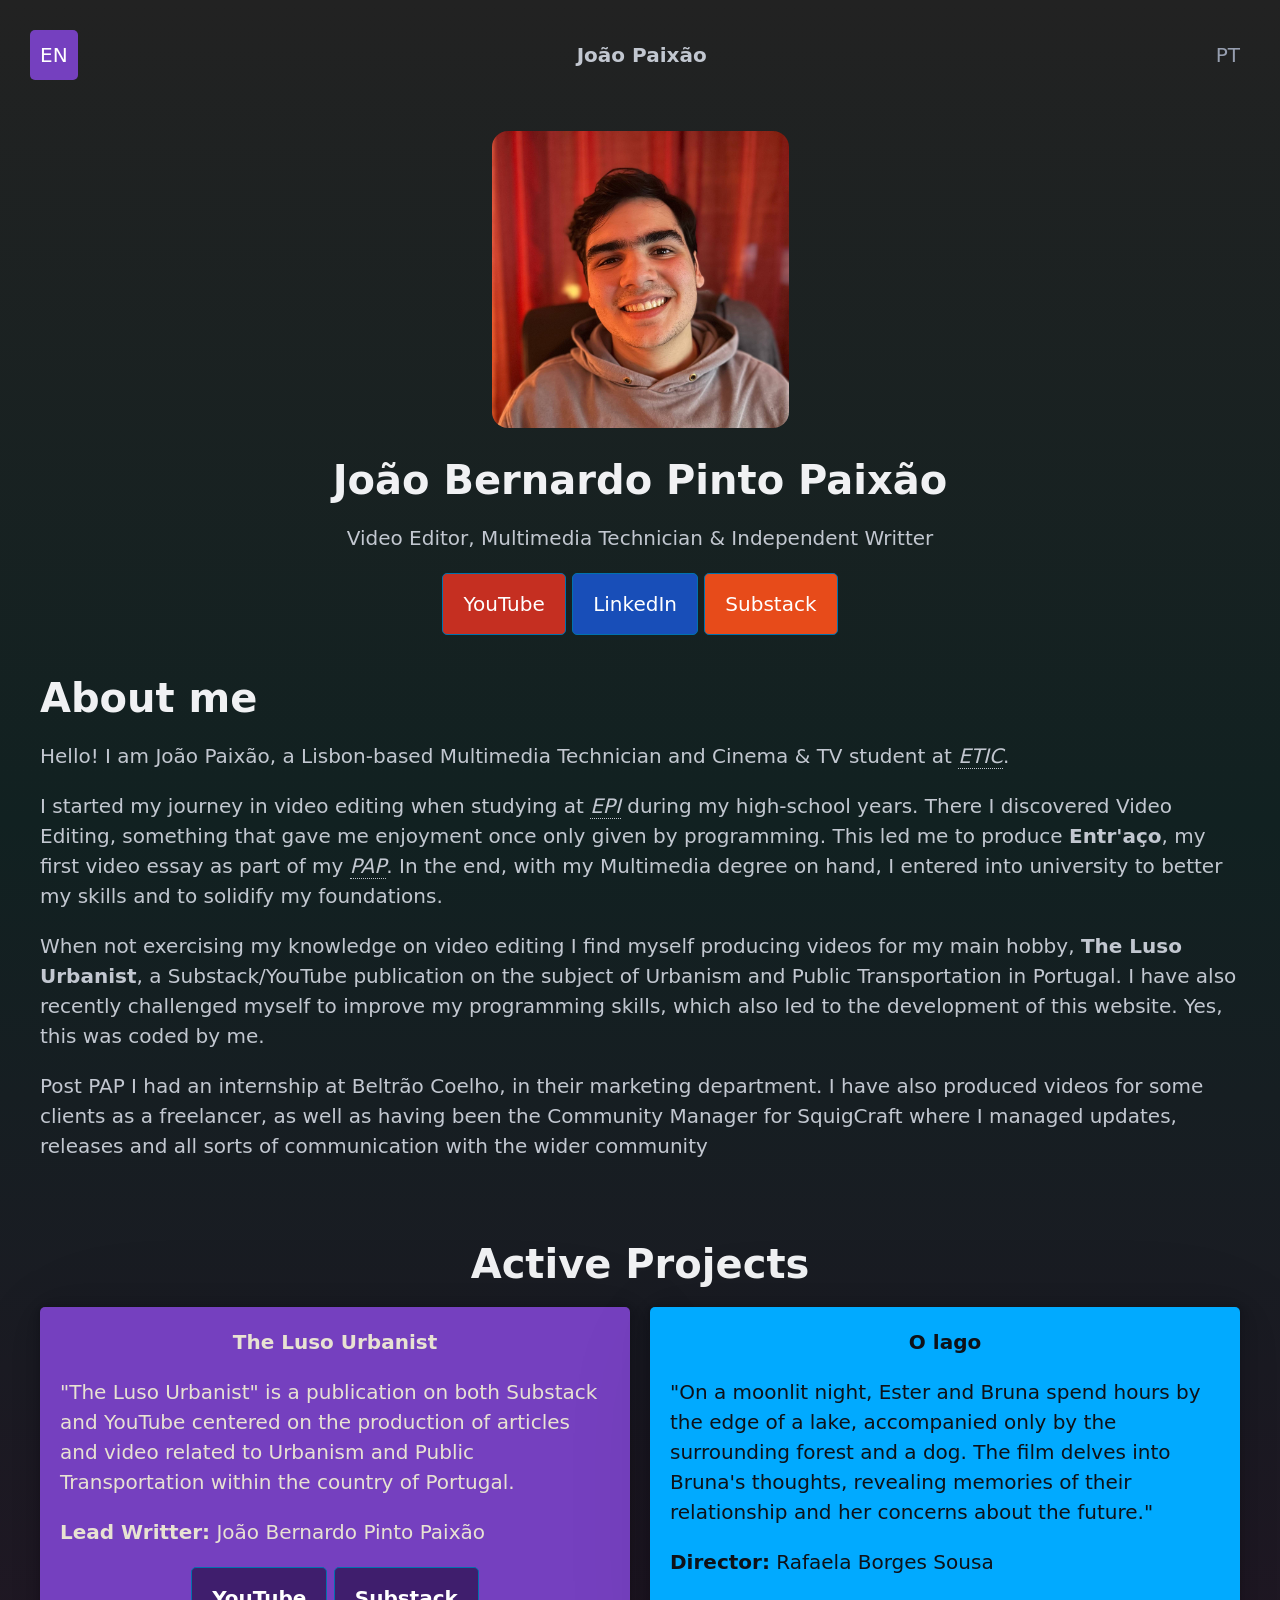
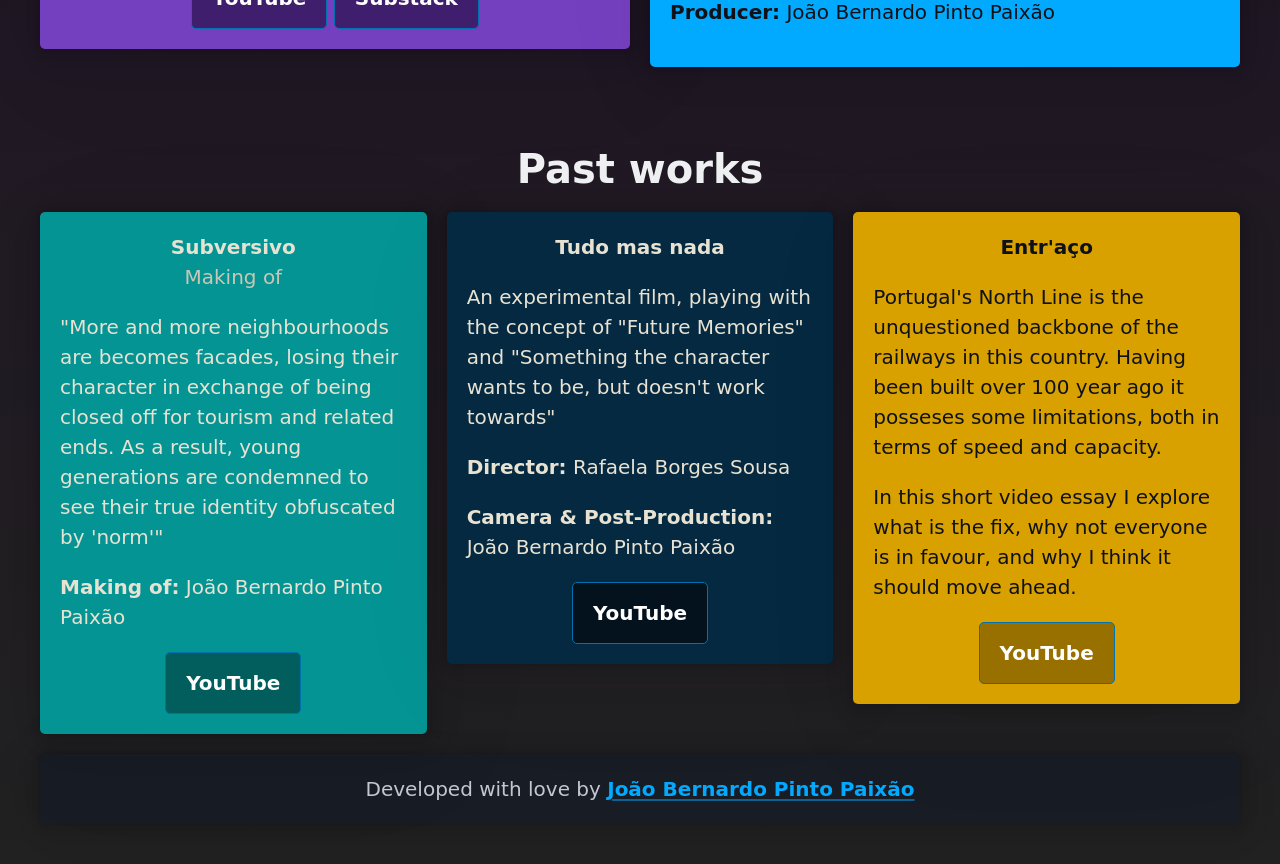
==== commit 3f8bfcdf: "Added Portuguese Page + Portuguese Page + Reference to GitHub Repo > Changed some words" ====
--- a/index.html
+++ b/index.html
@@ -22,7 +22,7 @@
         <li class="text-center"><strong>João Paixão</strong></li>
       </ul>
       <ul>
-        <li><a href="#" class="secondary"></a></li>
+        <li><a href="/pt" class="secondary">PT</a></li>
       </ul>
     </nav>
     <hr>
@@ -92,7 +92,7 @@
       <div>
         <article class="pico-background-amber-300">
           <p class="text-center pico-color-slate-950"><b>Entr'aço</b></p>
-          <p class="pico-color-slate-950">Portugal's North Line is the unquestioned backbone of the railways in this country. Having been built over 1000 year ago it posseses some limitations, both in terms of speed and capacity.</p>
+          <p class="pico-color-slate-950">Portugal's North Line is the unquestioned backbone of the railways in this country. Having been built over 100 year ago it posseses some limitations, both in terms of speed and capacity.</p>
           <p class="pico-color-slate-950">In this short video essay I explore what is the fix, why not everyone is in favour, and why I think it should move ahead.</p>
           <div class="align-btn">
             <a class="text-center" href="https://www.youtube.com/watch?v=b50EpnshFkY" target="_blank"><button class="text-center pico-background-amber-500"><b>YouTube</b></button></a>
@@ -101,7 +101,7 @@
       </div>
     </div>
     <article id="footer" class="text-center">
-      <p>Developed with love by <b>João Bernardo Pinto Paixão</b></p>
+      <p>Developed with love by <a href="https://github.com/joaobppaixao/joaobppaixao.github.io" target="_blank"><b>João Bernardo Pinto Paixão</b></a></p>
       <p></p>
     </article>
   </main>
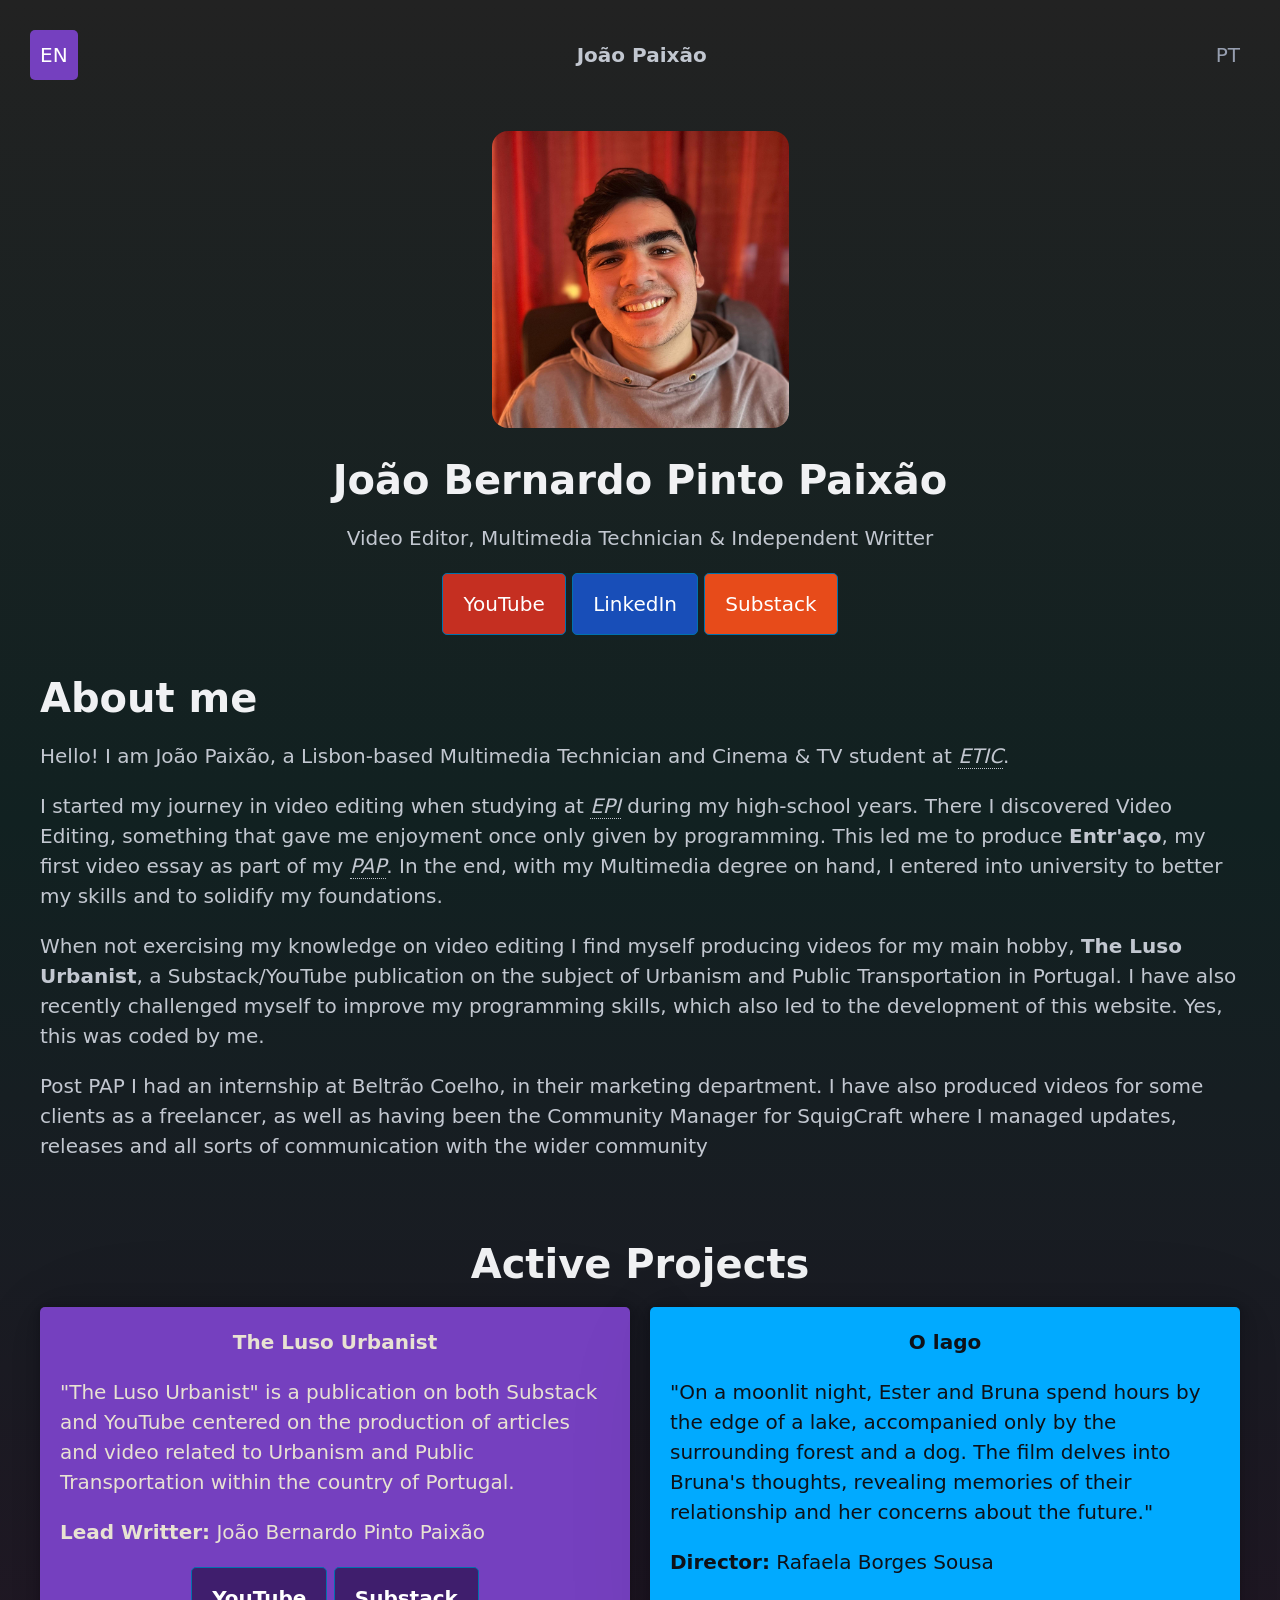
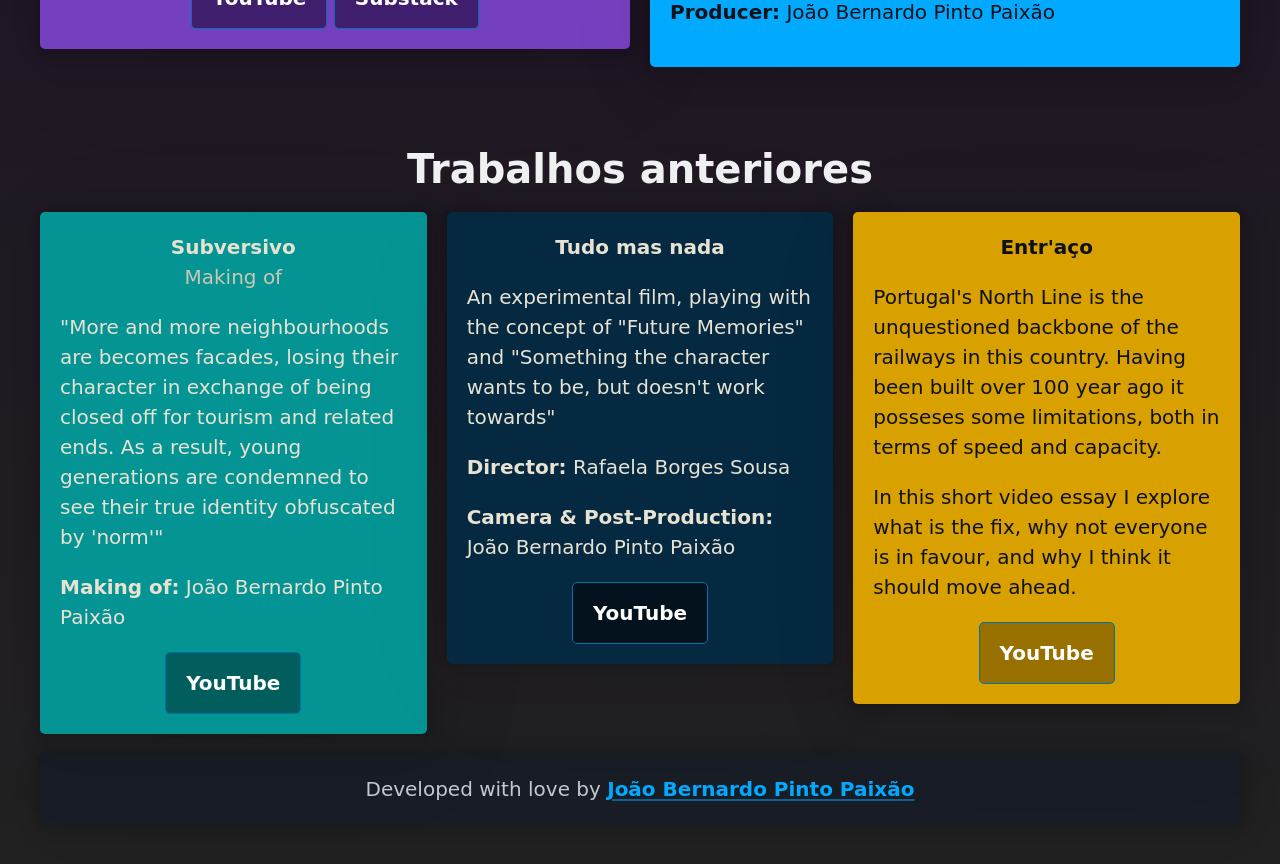
==== commit ac610676: "Quick Fix for PT Page Forgot change one singular line 😅" ====
--- a/index.html
+++ b/index.html
@@ -63,7 +63,7 @@
         </article>
       </div>
     </div>
-    <h1 class="text-center">Past works</h2>
+    <h1 class="text-center">Trabalhos anteriores</h2>
     <div class="grid">
       <div>
         <article class="pico-background-cyan-450">
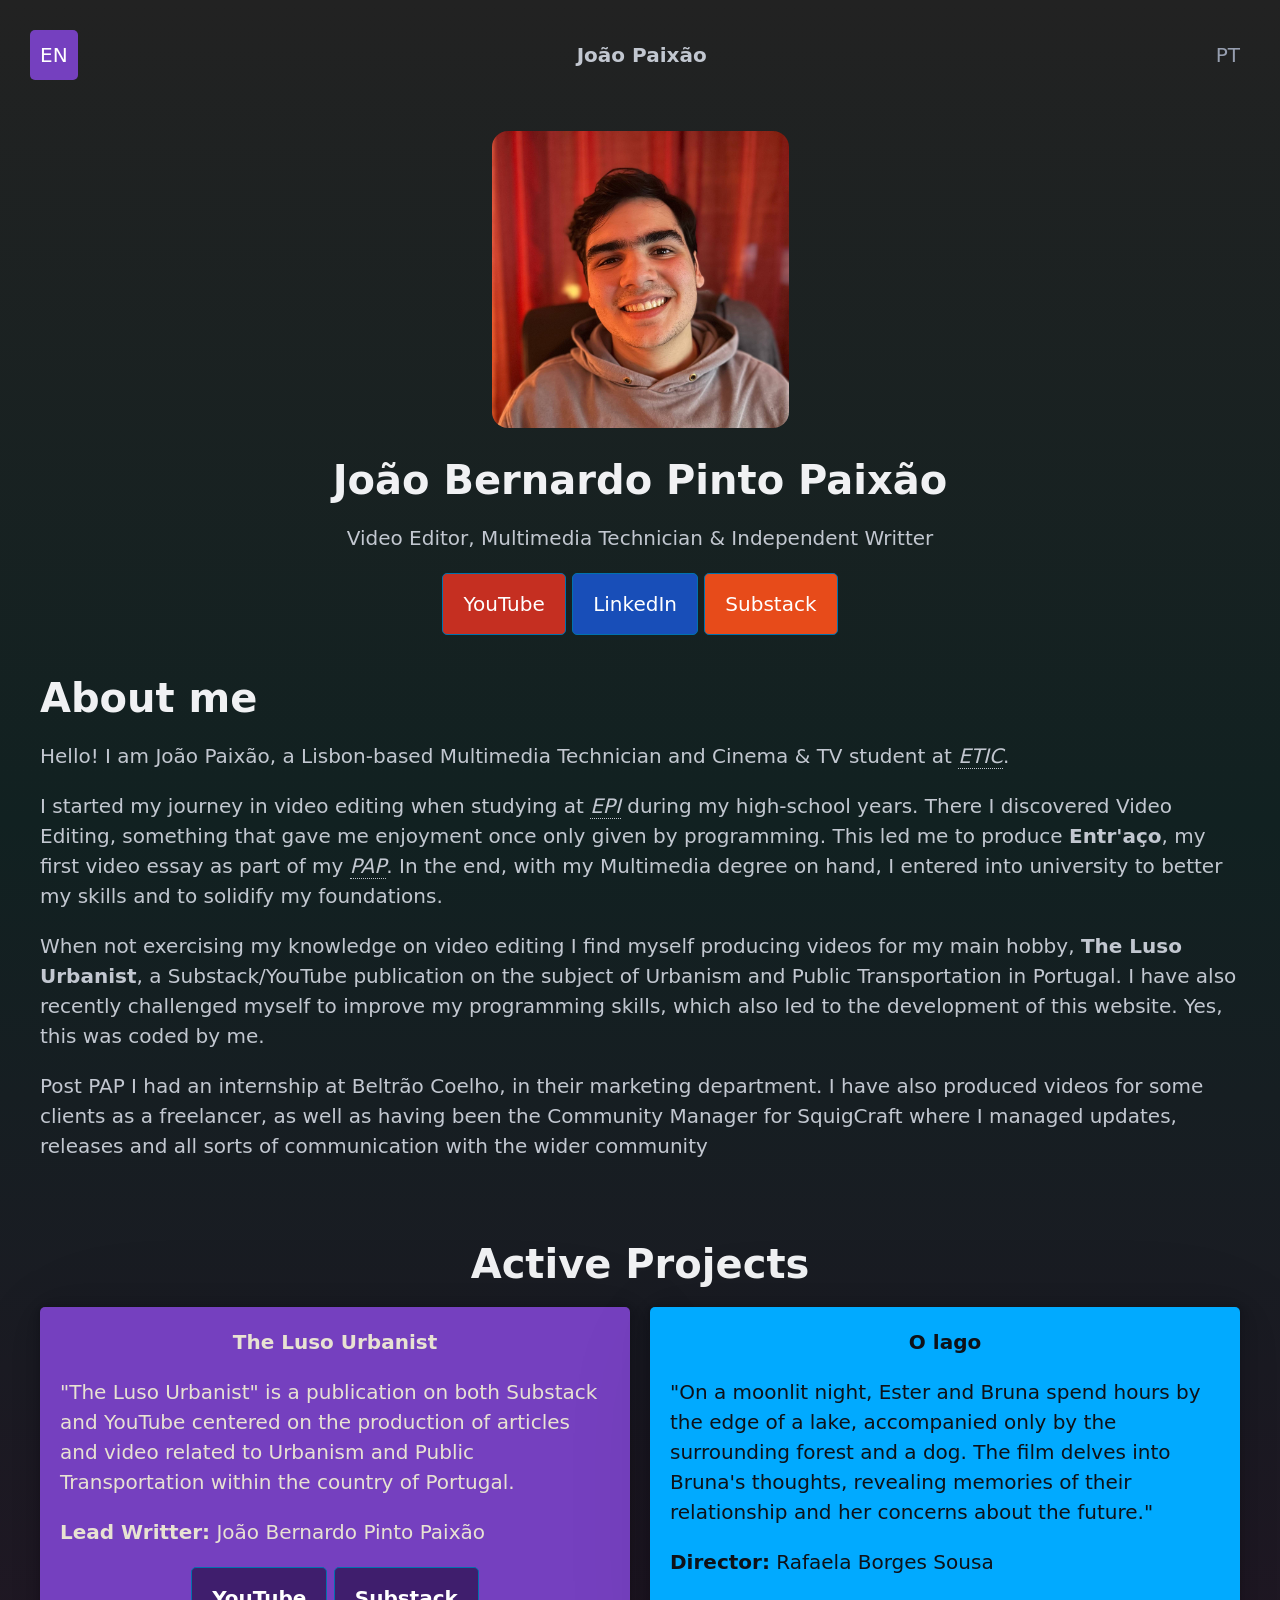
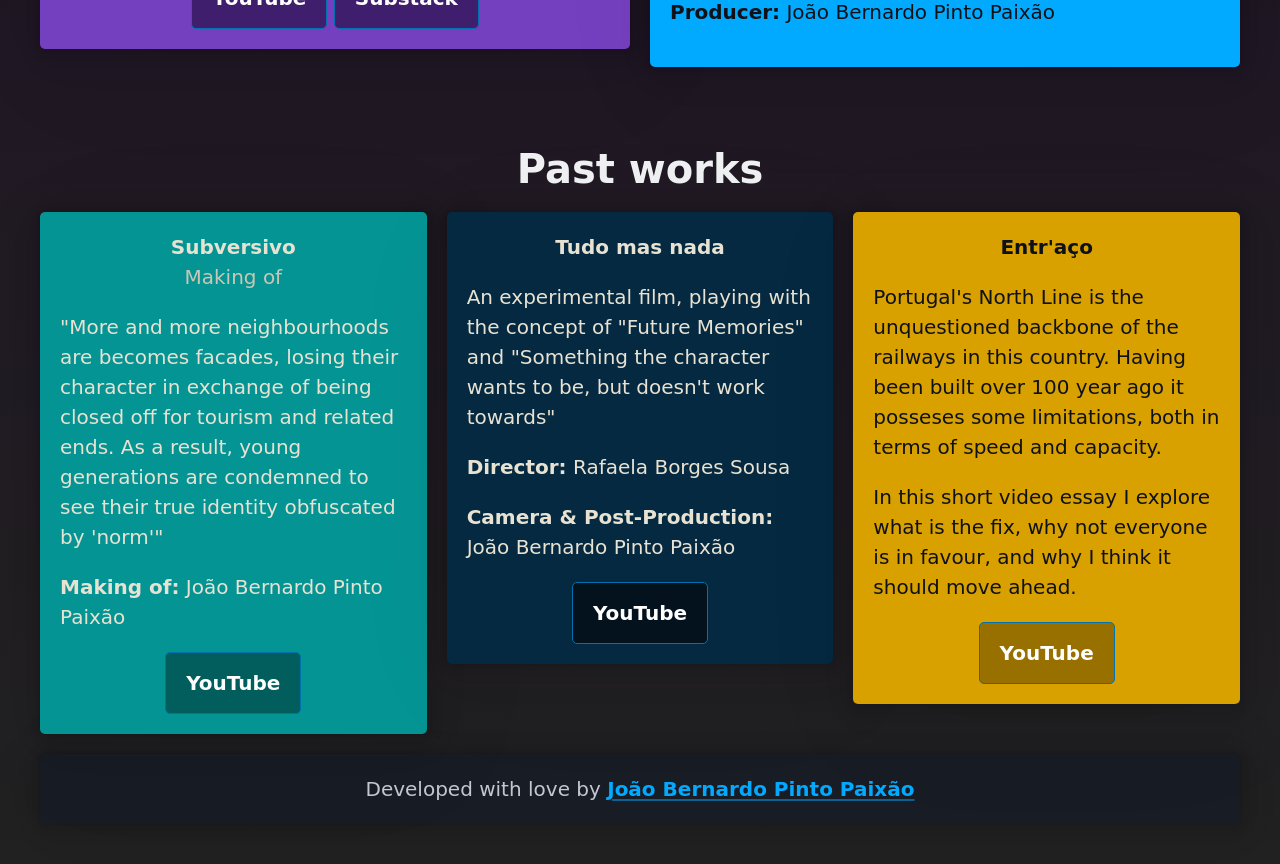
==== commit d9bd2e25: "Quick Fix 2 PT<>EN Switcheroo Now yes..." ====
--- a/index.html
+++ b/index.html
@@ -63,7 +63,7 @@
         </article>
       </div>
     </div>
-    <h1 class="text-center">Trabalhos anteriores</h2>
+    <h1 class="text-center">Past works</h2>
     <div class="grid">
       <div>
         <article class="pico-background-cyan-450">
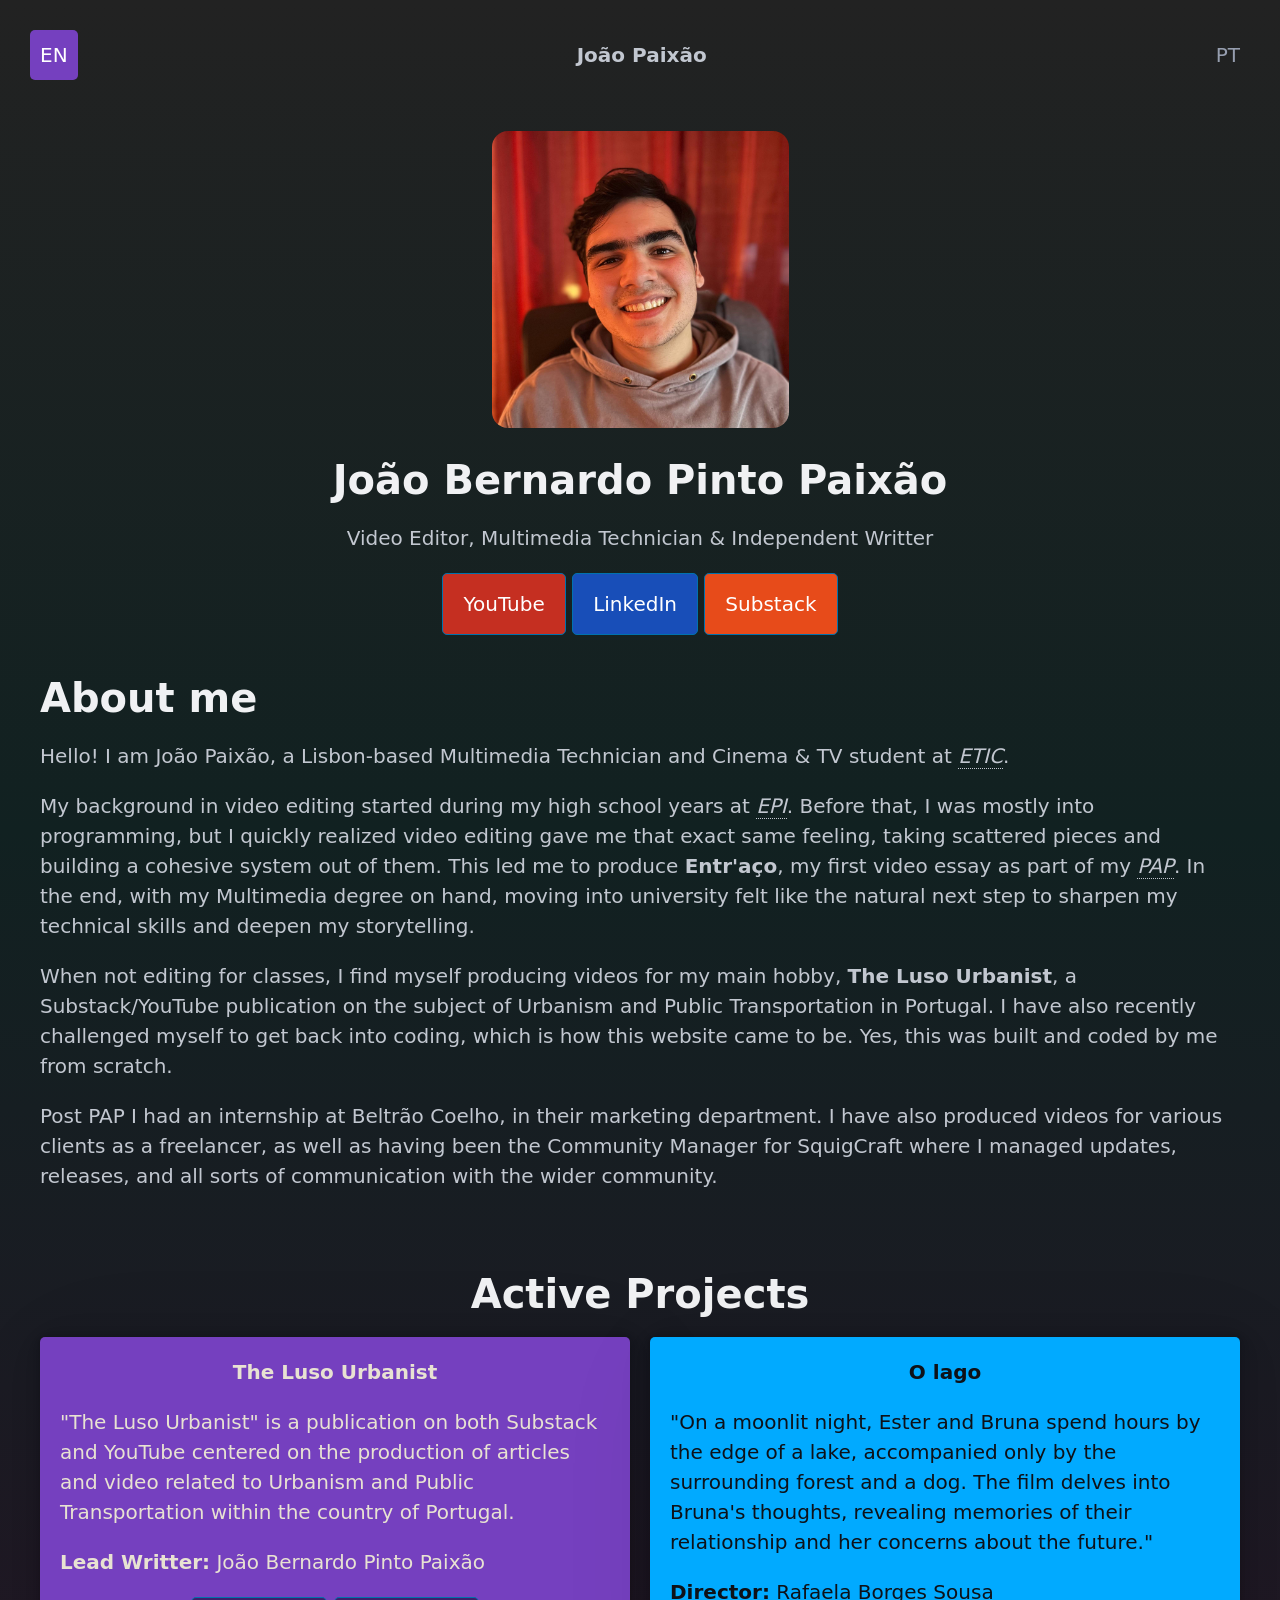
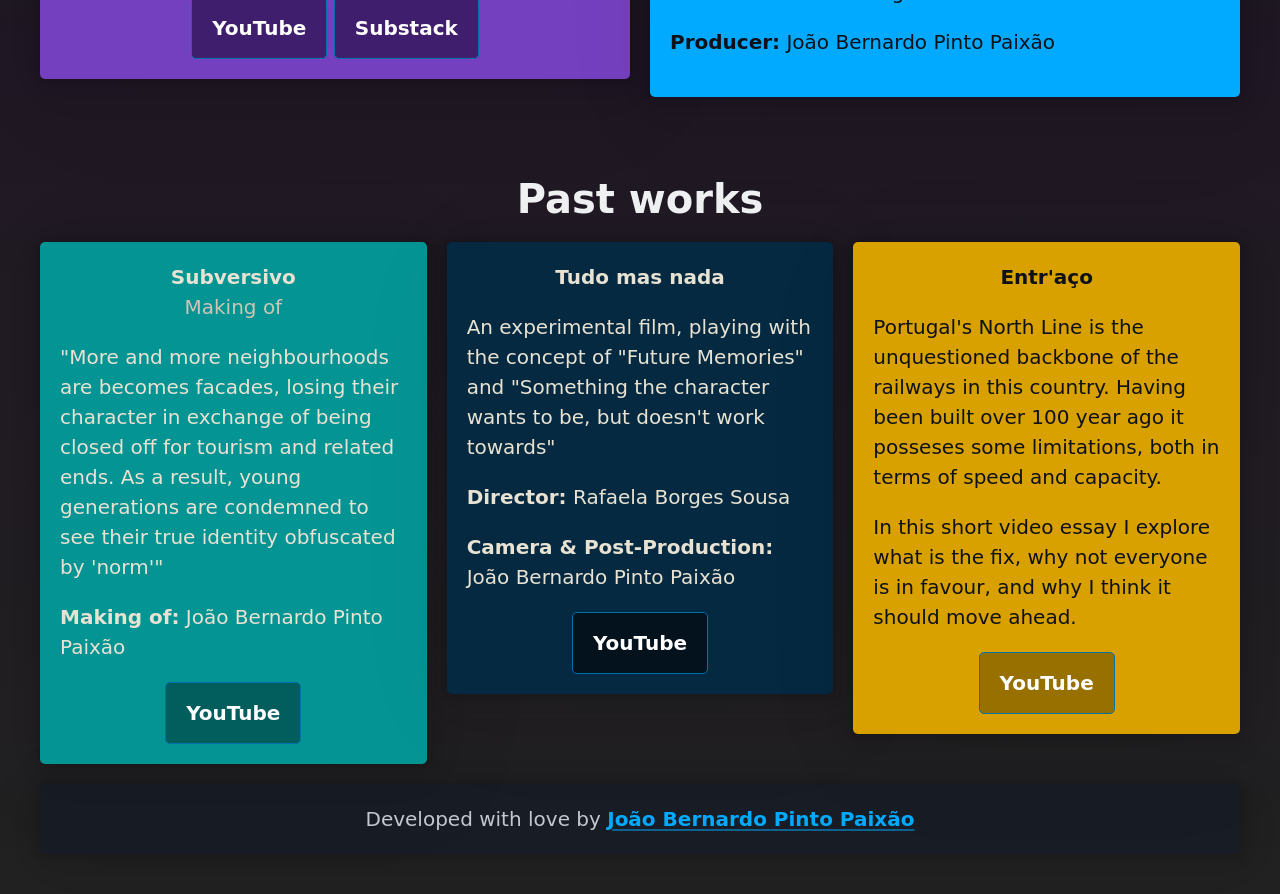
==== commit 3aa19db0: "New introduction test, link hotfix, new item 'Onira' for past projects (PT), along with more express" ====
--- a/index.html
+++ b/index.html
@@ -30,17 +30,17 @@
       <img loading="lazy" class="rounded banner-img" src="img/me.jpg">
       <h1 class="text-center">João Bernardo Pinto Paixão</h1>
       <p class="text-center">Video Editor, Multimedia Technician & Independent Writter</p>
-      <a href="https://www.youtube.com/@joaopintopaixao" target="_blank"><button class="pico-background-red-550">YouTube</button></a>
+      <a href="https://www.youtube.com/@joaobernardopintopaixao" target="_blank"><button class="pico-background-red-550">YouTube</button></a>
       <a href="https://www.linkedin.com/in/joaobernardopintopaixao/" target="_blank"><button class="pico-background-blue-650">LinkedIn</button></a>
       <a href="https://substack.com/@joaobernardopintopaixao" target="_blank"><button class="pico-background-orange-450">Substack</button></a>
     </div>
     <hr>
     <h1>About me</h1>
     <p>Hello! I am João Paixão, a Lisbon-based Multimedia Technician and Cinema & TV student at <em data-tooltip="Escola de Tecnologias de Informação e Criação">ETIC</em>.</p>
-    <p>I started my journey in video editing when studying at <em data-tooltip="Escola Profissional de Imagem">EPI</em> during my high-school years. There I discovered Video Editing, something that gave me enjoyment once only given by programming. This led me to produce <b>Entr'aço</b>, my first video essay as part of my <em data-tooltip="Final Project | Prova de Aptidão Profissional">PAP</em>. In the end, with my Multimedia degree on hand, I entered into university to better my skills and to solidify my foundations.</p>
-    <p>When not exercising my knowledge on video editing I find myself producing videos for my main hobby, <b>The Luso Urbanist</b>, a Substack/YouTube publication on the subject of Urbanism and Public Transportation in Portugal. I have also recently challenged myself to improve my programming skills, which also led to the development of this website. Yes, this was coded by me.</p>
-    <p>Post PAP I had an internship at Beltrão Coelho, in their marketing department. I have also produced videos for some clients as a freelancer, as well as having been the Community Manager for SquigCraft where I managed updates, releases and all sorts of communication with the wider community</p>
-    <hr>
+    <p>My background in video editing started during my high school years at <em data-tooltip="Escola Profissional de Imagem">EPI</em>. Before that, I was mostly into programming, but I quickly realized video editing gave me that exact same feeling, taking scattered pieces and building a cohesive system out of them. This led me to produce <b>Entr'aço</b>, my first video essay as part of my <em data-tooltip="Final Project | Prova de Aptidão Profissional">PAP</em>. In the end, with my Multimedia degree on hand, moving into university felt like the natural next step to sharpen my technical skills and deepen my storytelling.</p>
+    <p>When not editing for classes, I find myself producing videos for my main hobby, <b>The Luso Urbanist</b>, a Substack/YouTube publication on the subject of Urbanism and Public Transportation in Portugal. I have also recently challenged myself to get back into coding, which is how this website came to be. Yes, this was built and coded by me from scratch.</p>
+    <p>Post PAP I had an internship at Beltrão Coelho, in their marketing department. I have also produced videos for various clients as a freelancer, as well as having been the Community Manager for SquigCraft where I managed updates, releases, and all sorts of communication with the wider community.</p>
+    <hr> 
     <h1 class="text-center">Active Projects</h1>
     <div class="grid">
       <div>
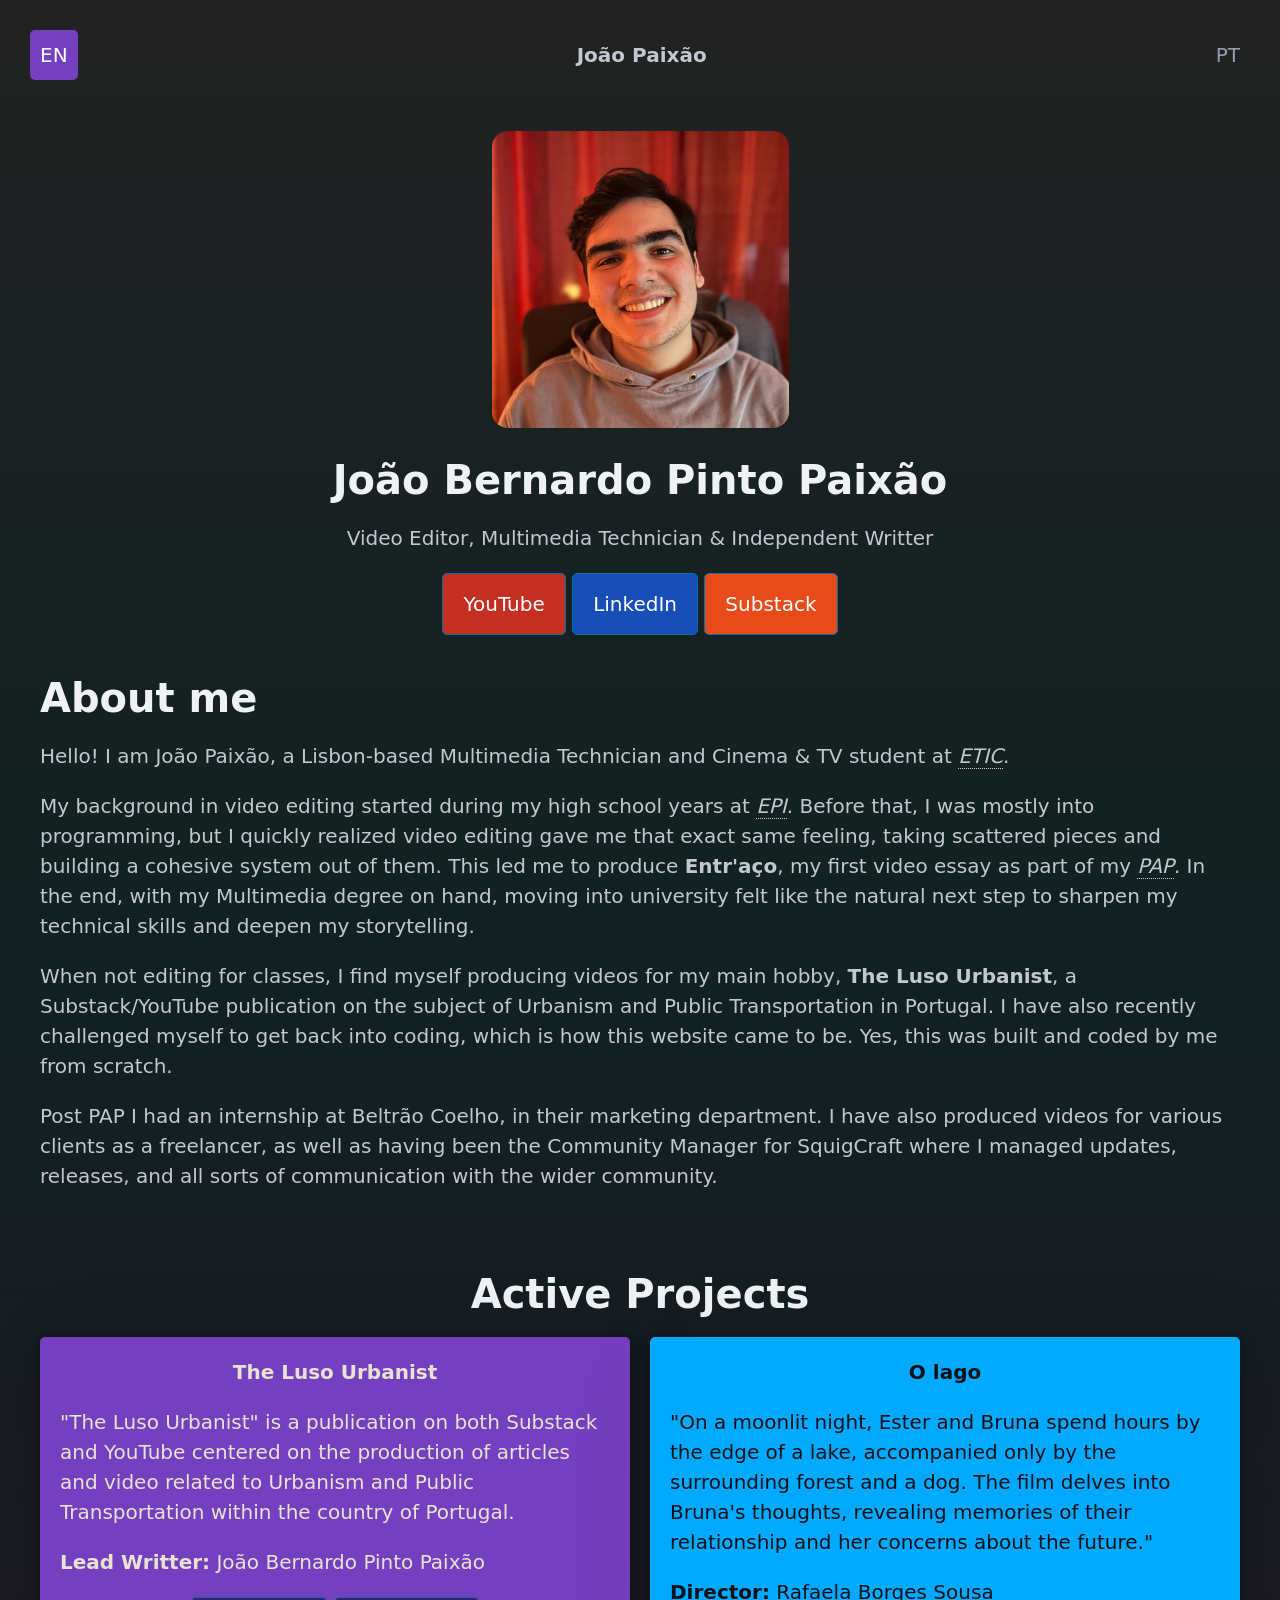
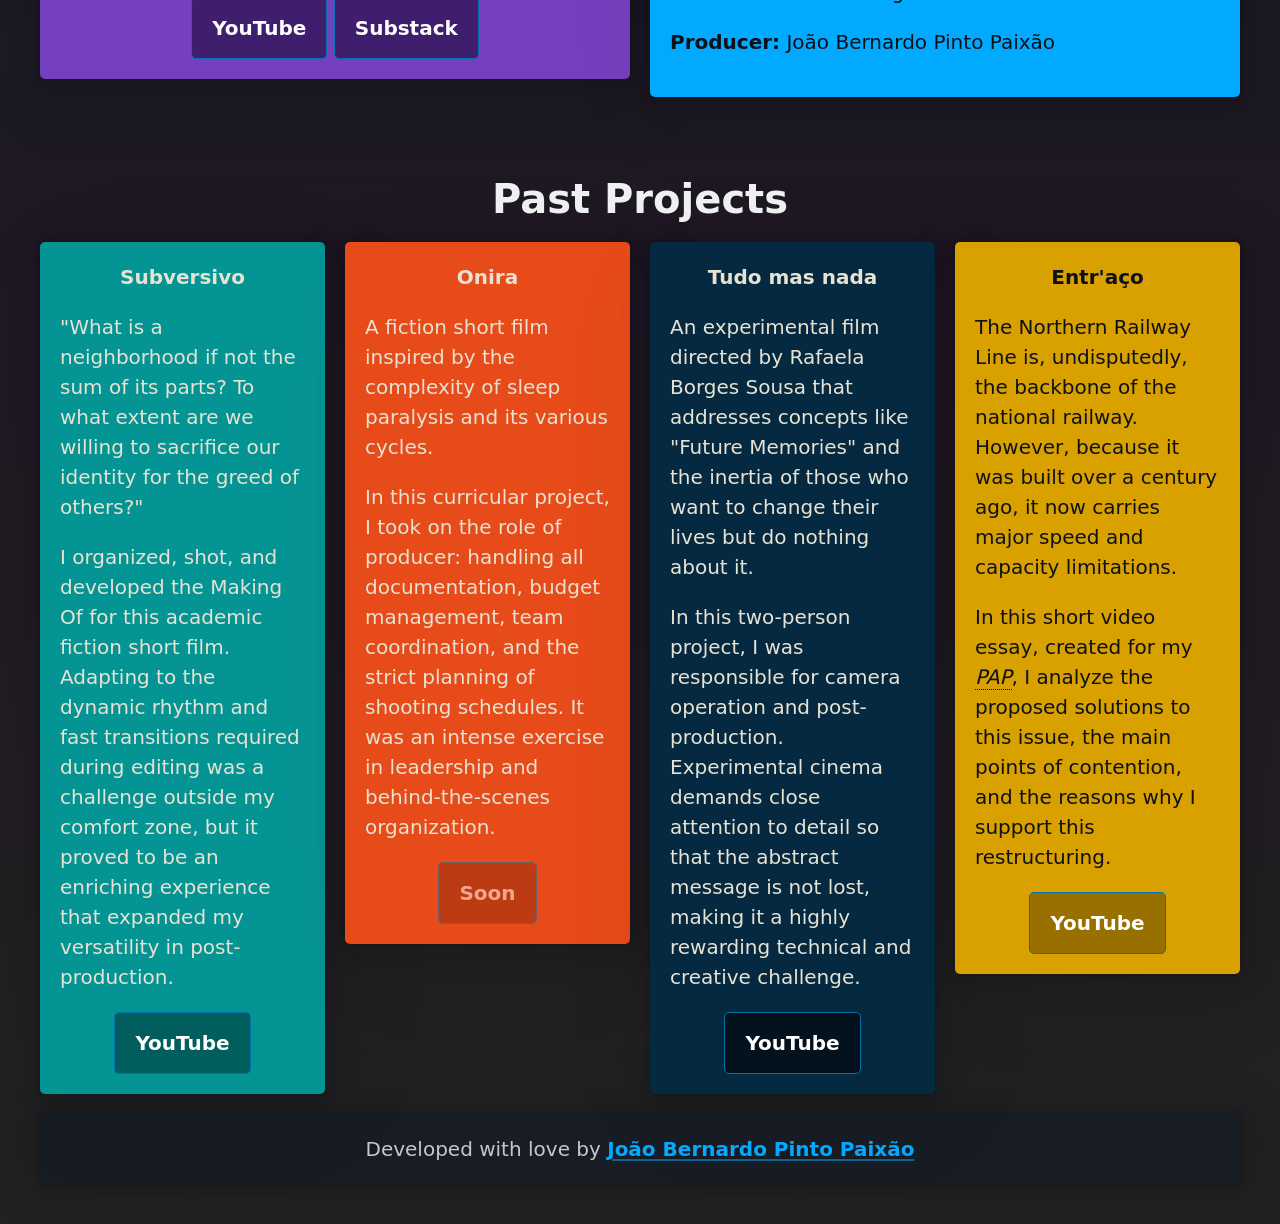
==== commit 657585fa: "Changed the remainder of the Past Project (EN/PT) items." ====
--- a/index.html
+++ b/index.html
@@ -63,27 +63,37 @@
         </article>
       </div>
     </div>
-    <h1 class="text-center">Past works</h2>
+    <h1 class="text-center">Past Projects</h1>
     <div class="grid">
       <div>
         <article class="pico-background-cyan-450">
           <hgroup>
             <p class="text-center pico-color-sand-100"><b>Subversivo</b></p>
-            <p class="text-center pico-color-sand-200">Making of</p>
           </hgroup>
-            <p class="pico-color-sand-100">"More and more neighbourhoods are becomes facades, losing their character in exchange of being closed off for tourism and related ends. As a result, young generations are condemned to see their true identity obfuscated by 'norm'"</p>
-            <p class="pico-color-sand-100"><b>Making of:</b> João Bernardo Pinto Paixão</p>
+            <p class="pico-color-sand-100">"What is a neighborhood if not the sum of its parts? To what extent are we willing to sacrifice our identity for the greed of others?"</p>
+            <p class="pico-color-sand-100">I organized, shot, and developed the Making Of for this academic fiction short film. Adapting to the dynamic rhythm and fast transitions required during editing was a challenge outside my comfort zone, but it proved to be an enriching experience that expanded my versatility in post-production.</p>
             <div class="align-btn">
               <a class="text-center" href="https://www.youtube.com/watch?v=Db4vnzVAScg" target="_blank"><button class="text-center pico-background-cyan-650"><b>YouTube</b></button></a>
             </div>
         </article>
       </div>
       <div>
+        <article class="pico-background-orange-450">
+          <hgroup>
+            <p class="text-center pico-color-sand-100"><b>Onira</b></p>
+          </hgroup>
+            <p class="pico-color-sand-100">A fiction short film inspired by the complexity of sleep paralysis and its various cycles.</p>
+            <p class="pico-color-sand-100">In this curricular project, I took on the role of producer: handling all documentation, budget management, team coordination, and the strict planning of shooting schedules. It was an intense exercise in leadership and behind-the-scenes organization.</p>
+            <div class="align-btn">
+              <a class="text-center"><button class="text-center pico-background-orange-650" disabled><b>Soon</b></button></a>
+            </div>
+        </article>
+      </div>
+      <div>
         <article class="pico-background-azure-850">
           <p class="text-center pico-color-sand-100"><b>Tudo mas nada</b></p>
-          <p class="pico-color-sand-100">An experimental film, playing with the concept of "Future Memories" and "Something the character wants to be, but doesn't work towards"</p>
-          <p class="pico-color-sand-100"><b>Director:</b> Rafaela Borges Sousa</p>
-          <p class="pico-color-sand-100"><b>Camera & Post-Production:</b> João Bernardo Pinto Paixão</p>
+          <p class="pico-color-sand-100">An experimental film directed by Rafaela Borges Sousa that addresses concepts like "Future Memories" and the inertia of those who want to change their lives but do nothing about it.</p>
+          <p class="pico-color-sand-100">In this two-person project, I was responsible for camera operation and post-production. Experimental cinema demands close attention to detail so that the abstract message is not lost, making it a highly rewarding technical and creative challenge.</p>
           <div class="align-btn">
             <a class="text-center" href="https://www.youtube.com/watch?v=ttI7QOR3_QU" target="_blank"><button class="text-center pico-background-azure-950"><b>YouTube</b></button></a>
           </div>
@@ -92,8 +102,8 @@
       <div>
         <article class="pico-background-amber-300">
           <p class="text-center pico-color-slate-950"><b>Entr'aço</b></p>
-          <p class="pico-color-slate-950">Portugal's North Line is the unquestioned backbone of the railways in this country. Having been built over 100 year ago it posseses some limitations, both in terms of speed and capacity.</p>
-          <p class="pico-color-slate-950">In this short video essay I explore what is the fix, why not everyone is in favour, and why I think it should move ahead.</p>
+          <p class="pico-color-slate-950">The Northern Railway Line is, undisputedly, the backbone of the national railway. However, because it was built over a century ago, it now carries major speed and capacity limitations.</p>
+          <p class="pico-color-slate-950">In this short video essay, created for my <em data-tooltip="Final Project | Prova de Aptidão Profissional">PAP</em>, I analyze the proposed solutions to this issue, the main points of contention, and the reasons why I support this restructuring.</p>
           <div class="align-btn">
             <a class="text-center" href="https://www.youtube.com/watch?v=b50EpnshFkY" target="_blank"><button class="text-center pico-background-amber-500"><b>YouTube</b></button></a>
           </div>
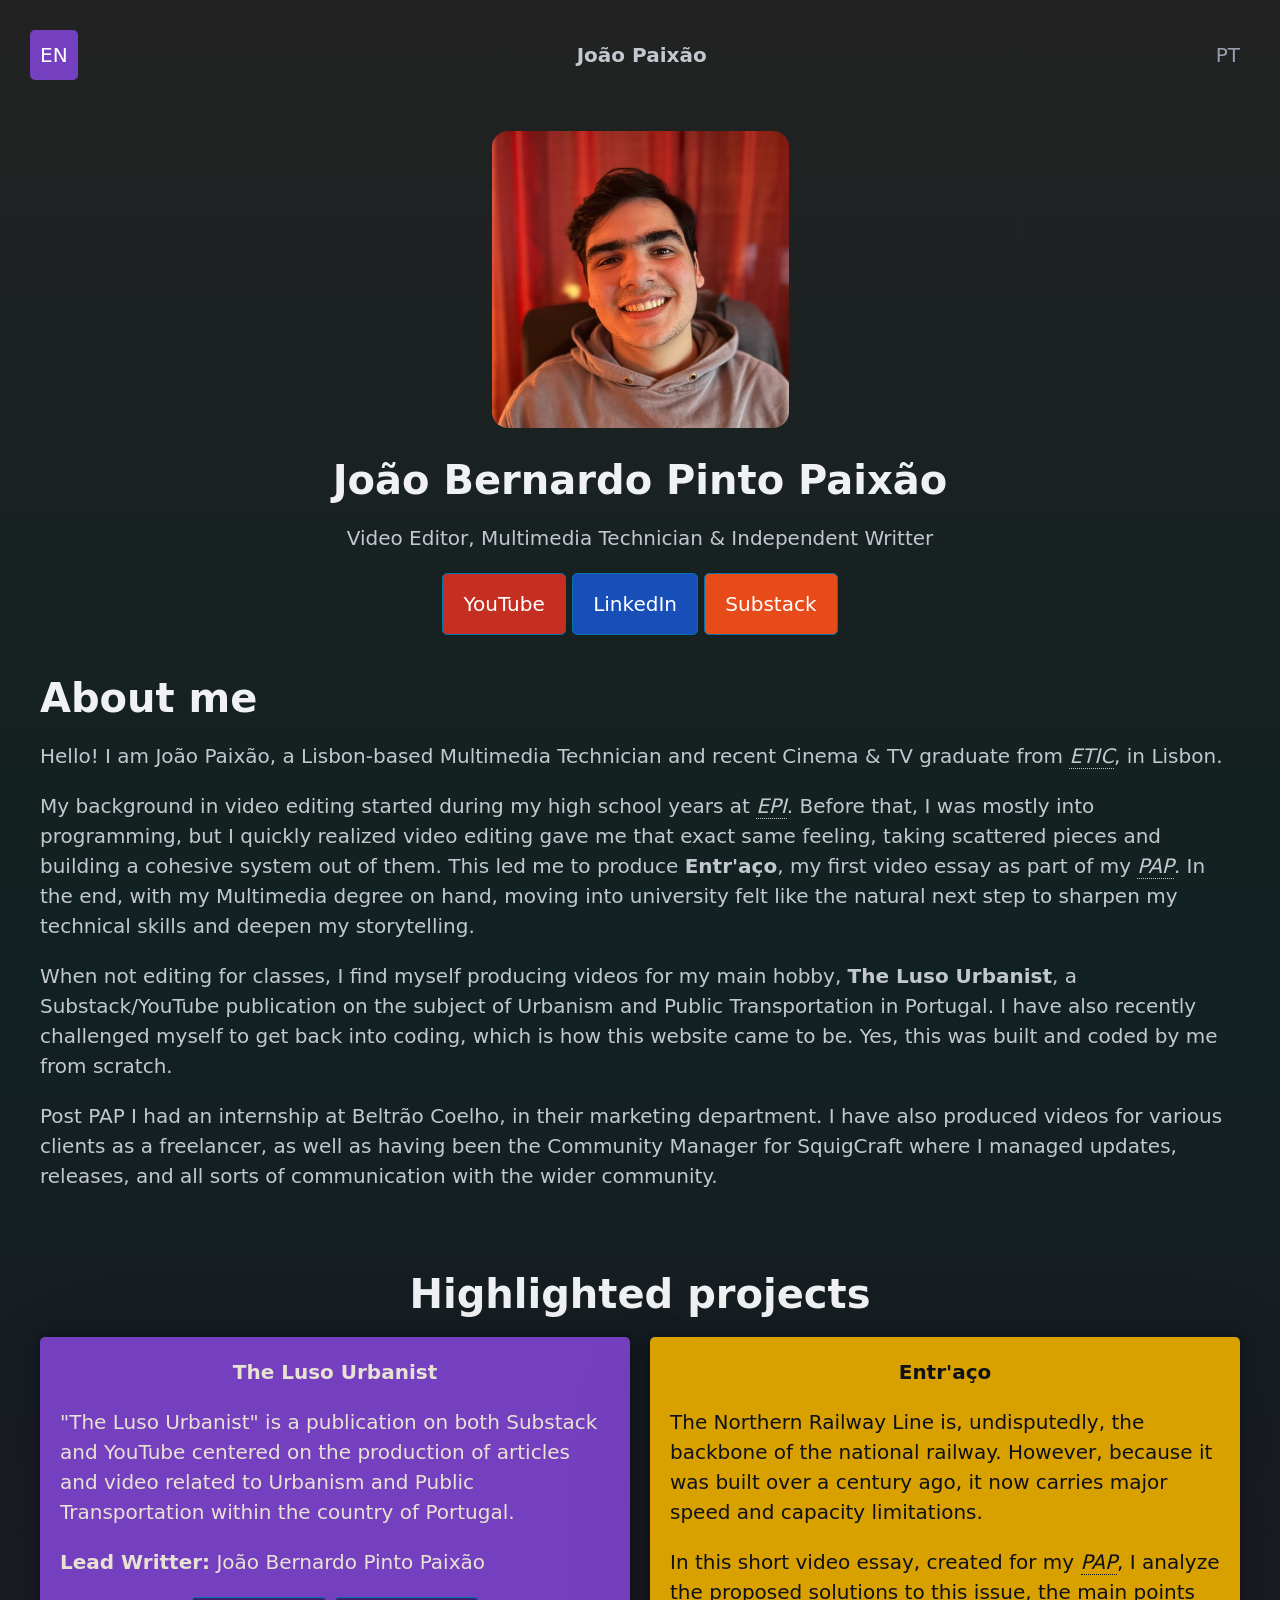
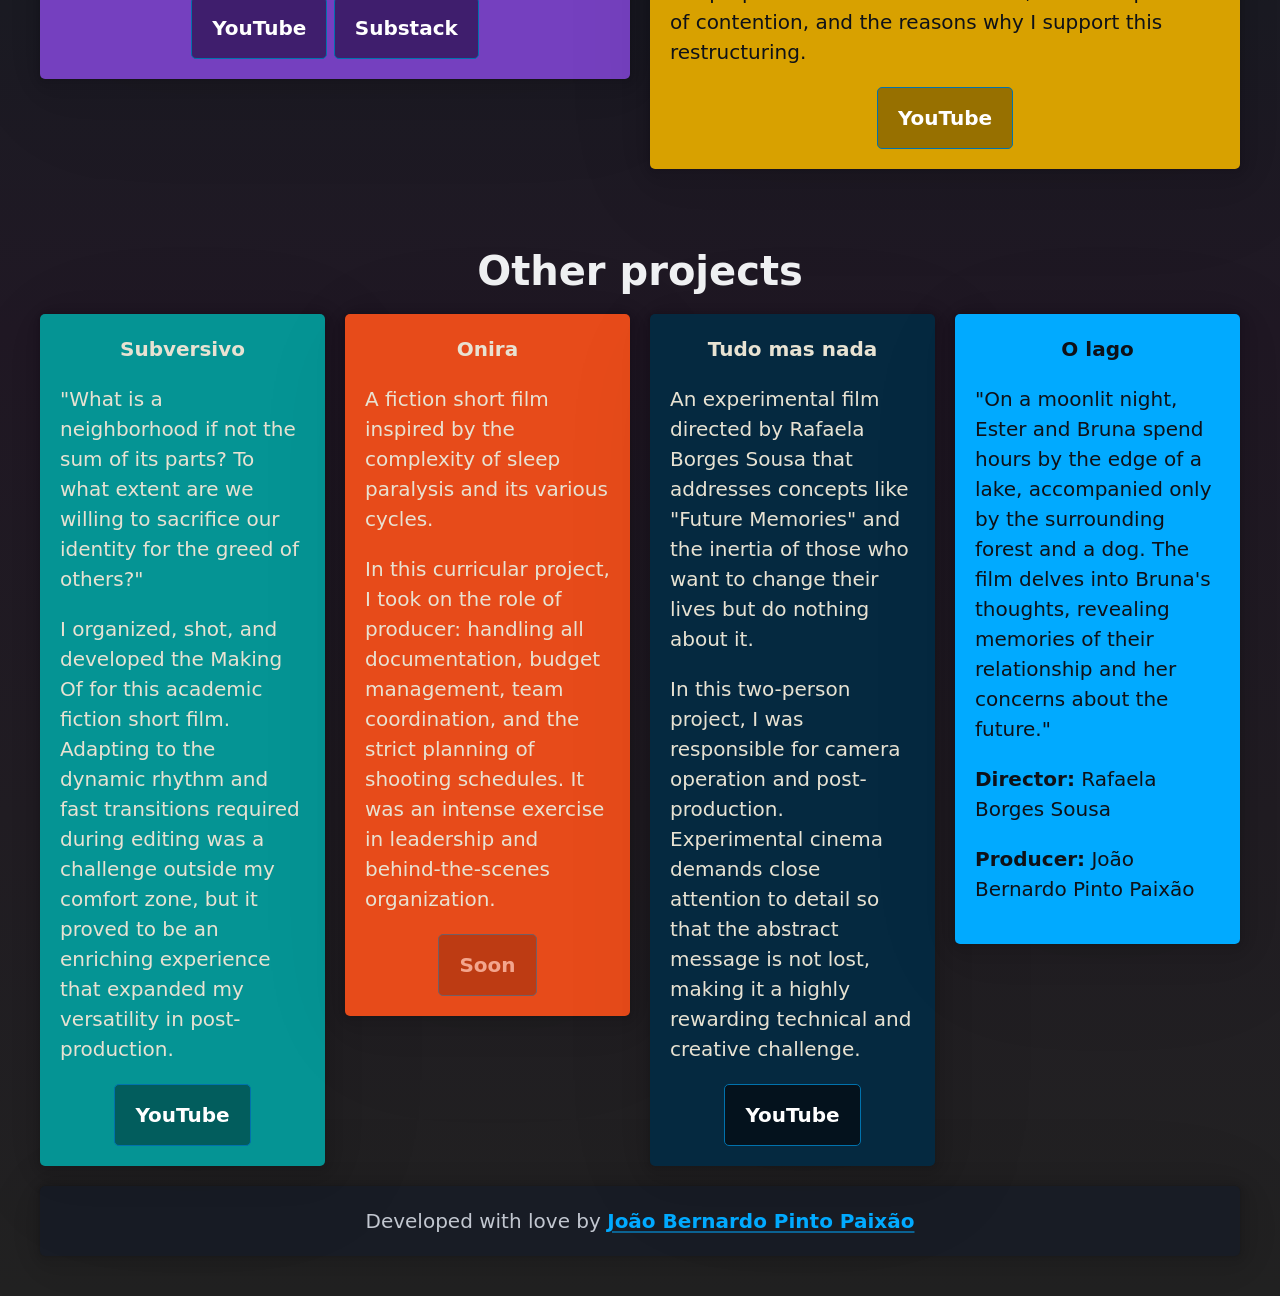
==== commit 0de14724: "Switched highlights, updated description and fixed typo." ====
--- a/index.html
+++ b/index.html
@@ -36,12 +36,12 @@
     </div>
     <hr>
     <h1>About me</h1>
-    <p>Hello! I am João Paixão, a Lisbon-based Multimedia Technician and Cinema & TV student at <em data-tooltip="Escola de Tecnologias de Informação e Criação">ETIC</em>.</p>
+    <p>Hello! I am João Paixão, a Lisbon-based Multimedia Technician and recent Cinema & TV graduate from <em data-tooltip="Escola de Tecnologias de Informação e Criação">ETIC</em>, in Lisbon.</p>
     <p>My background in video editing started during my high school years at <em data-tooltip="Escola Profissional de Imagem">EPI</em>. Before that, I was mostly into programming, but I quickly realized video editing gave me that exact same feeling, taking scattered pieces and building a cohesive system out of them. This led me to produce <b>Entr'aço</b>, my first video essay as part of my <em data-tooltip="Final Project | Prova de Aptidão Profissional">PAP</em>. In the end, with my Multimedia degree on hand, moving into university felt like the natural next step to sharpen my technical skills and deepen my storytelling.</p>
     <p>When not editing for classes, I find myself producing videos for my main hobby, <b>The Luso Urbanist</b>, a Substack/YouTube publication on the subject of Urbanism and Public Transportation in Portugal. I have also recently challenged myself to get back into coding, which is how this website came to be. Yes, this was built and coded by me from scratch.</p>
     <p>Post PAP I had an internship at Beltrão Coelho, in their marketing department. I have also produced videos for various clients as a freelancer, as well as having been the Community Manager for SquigCraft where I managed updates, releases, and all sorts of communication with the wider community.</p>
     <hr> 
-    <h1 class="text-center">Active Projects</h1>
+    <h1 class="text-center">Highlighted projects</h1>
     <div class="grid">
       <div>
         <article class="pico-background-violet-600">
@@ -55,15 +55,17 @@
         </article>
       </div>
       <div>
-        <article class="pico-background-azure-350">
-          <p class="text-center pico-color-slate-950"><b>O lago</b></p>
-          <p class="pico-color-slate-950">"On a moonlit night, Ester and Bruna spend hours by the edge of a lake, accompanied only by the surrounding forest and a dog. The film delves into Bruna's thoughts, revealing memories of their relationship and her concerns about the future."</p>
-          <p class="pico-color-slate-950"><b>Director:</b> Rafaela Borges Sousa</p>
-          <p class="pico-color-slate-950"><b>Producer:</b> João Bernardo Pinto Paixão</p>
+        <article class="pico-background-amber-300">
+          <p class="text-center pico-color-slate-950"><b>Entr'aço</b></p>
+          <p class="pico-color-slate-950">The Northern Railway Line is, undisputedly, the backbone of the national railway. However, because it was built over a century ago, it now carries major speed and capacity limitations.</p>
+          <p class="pico-color-slate-950">In this short video essay, created for my <em data-tooltip="Final Project | Prova de Aptidão Profissional">PAP</em>, I analyze the proposed solutions to this issue, the main points of contention, and the reasons why I support this restructuring.</p>
+          <div class="align-btn">
+            <a class="text-center" href="https://www.youtube.com/watch?v=b50EpnshFkY" target="_blank"><button class="text-center pico-background-amber-500"><b>YouTube</b></button></a>
+          </div>
         </article>
       </div>
     </div>
-    <h1 class="text-center">Past Projects</h1>
+    <h1 class="text-center">Other projects</h1>
     <div class="grid">
       <div>
         <article class="pico-background-cyan-450">
@@ -100,13 +102,11 @@
         </article>
       </div>
       <div>
-        <article class="pico-background-amber-300">
-          <p class="text-center pico-color-slate-950"><b>Entr'aço</b></p>
-          <p class="pico-color-slate-950">The Northern Railway Line is, undisputedly, the backbone of the national railway. However, because it was built over a century ago, it now carries major speed and capacity limitations.</p>
-          <p class="pico-color-slate-950">In this short video essay, created for my <em data-tooltip="Final Project | Prova de Aptidão Profissional">PAP</em>, I analyze the proposed solutions to this issue, the main points of contention, and the reasons why I support this restructuring.</p>
-          <div class="align-btn">
-            <a class="text-center" href="https://www.youtube.com/watch?v=b50EpnshFkY" target="_blank"><button class="text-center pico-background-amber-500"><b>YouTube</b></button></a>
-          </div>
+        <article class="pico-background-azure-350">
+          <p class="text-center pico-color-slate-950"><b>O lago</b></p>
+          <p class="pico-color-slate-950">"On a moonlit night, Ester and Bruna spend hours by the edge of a lake, accompanied only by the surrounding forest and a dog. The film delves into Bruna's thoughts, revealing memories of their relationship and her concerns about the future."</p>
+          <p class="pico-color-slate-950"><b>Director:</b> Rafaela Borges Sousa</p>
+          <p class="pico-color-slate-950"><b>Producer:</b> João Bernardo Pinto Paixão</p>
         </article>
       </div>
     </div>
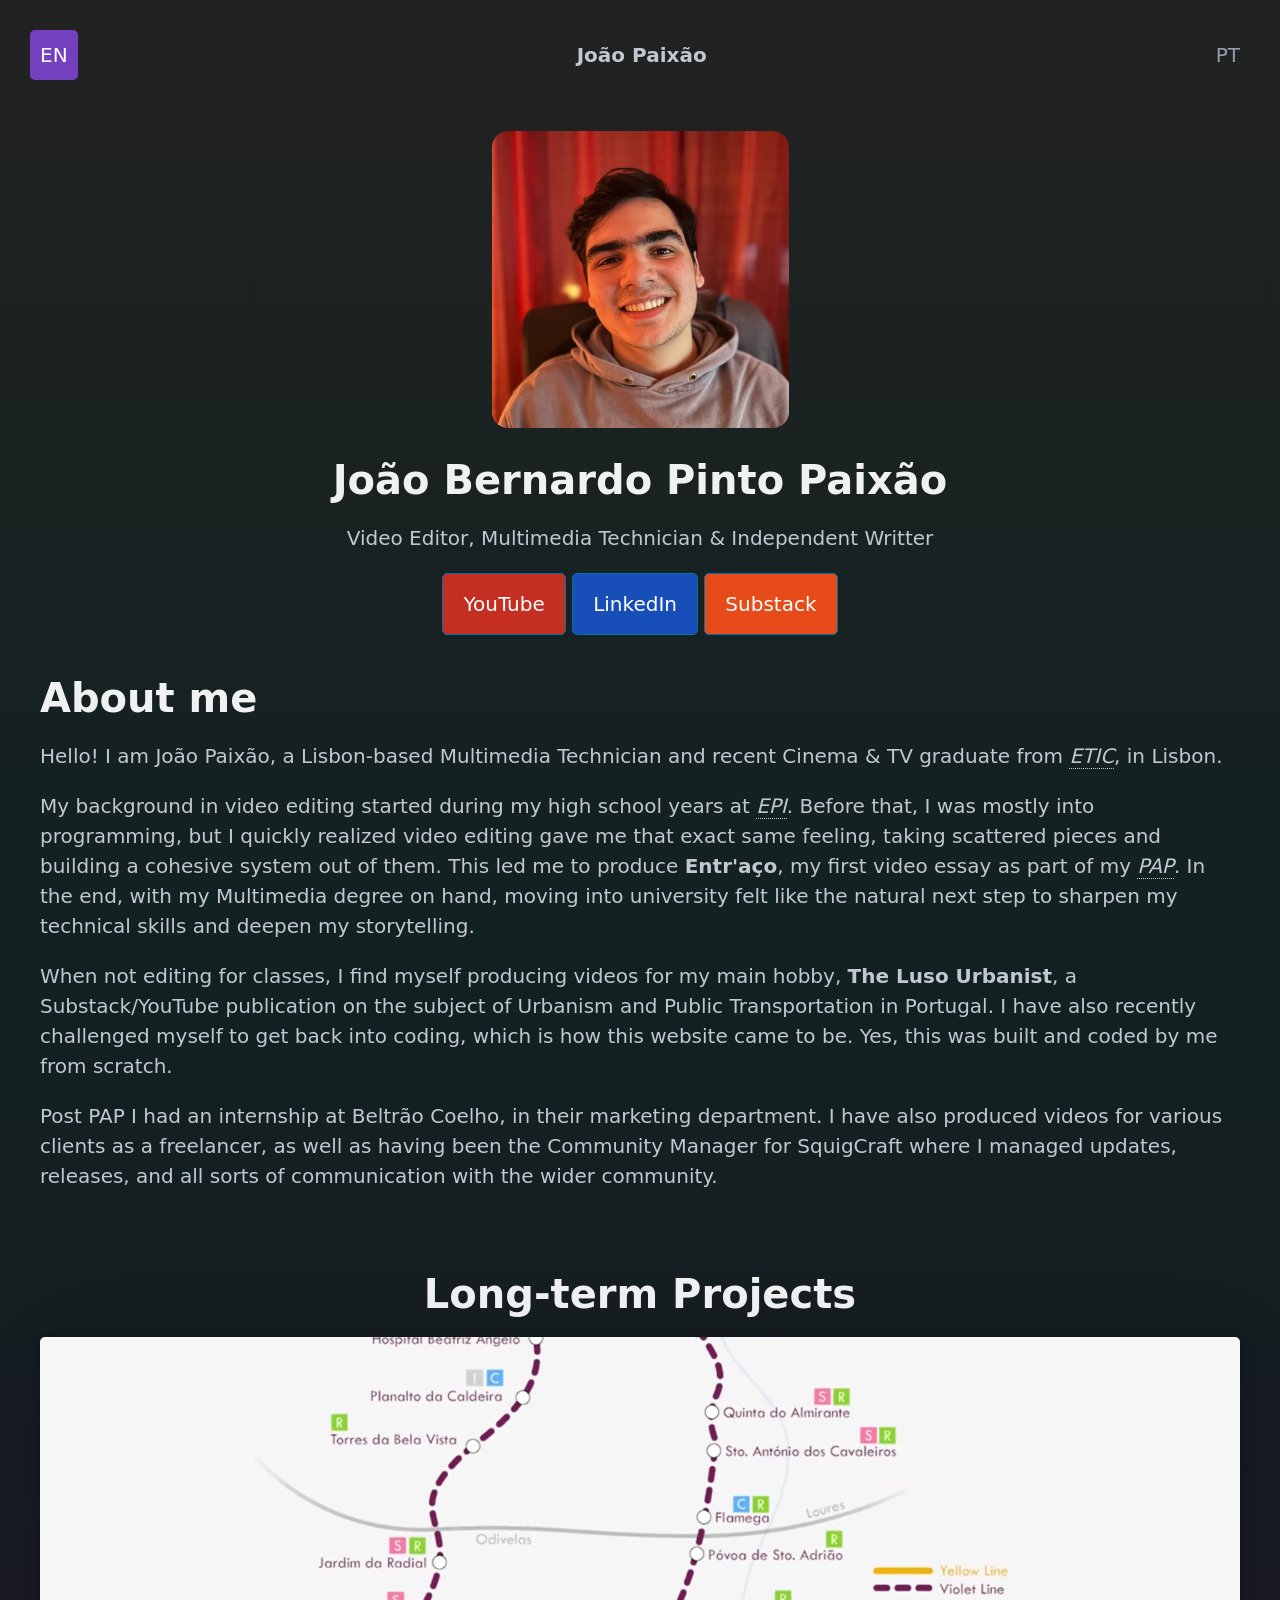
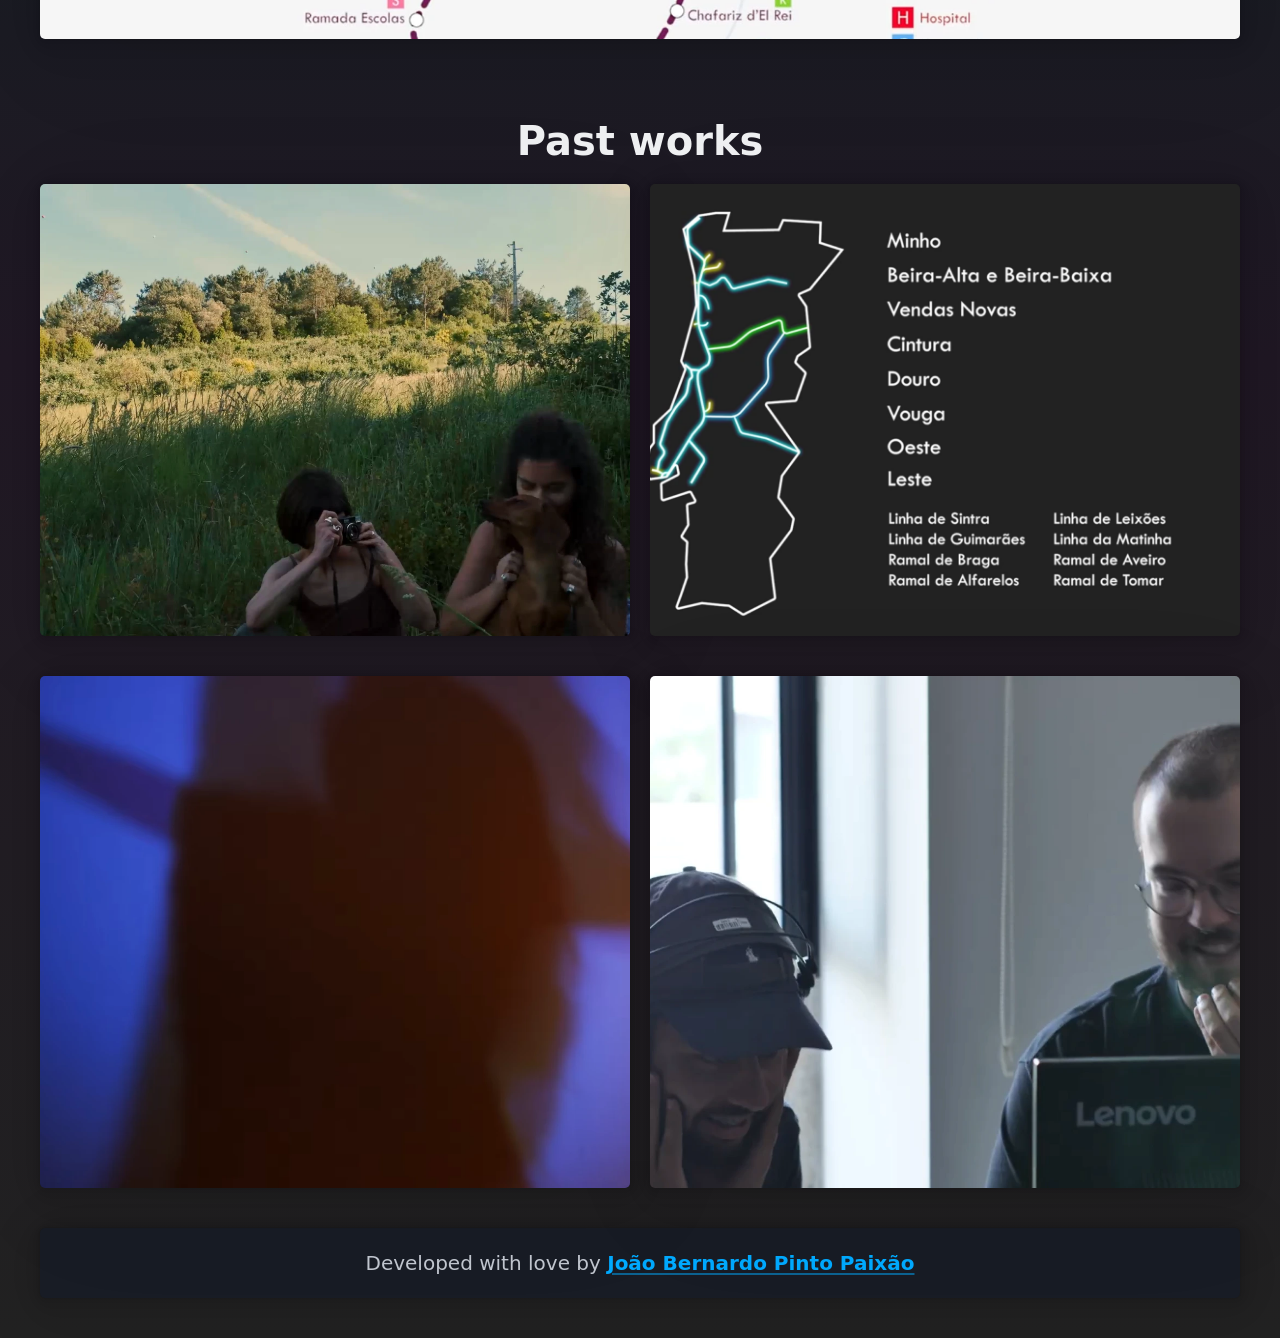
==== commit 6efde52c: "Added images to the project cards, rearanged them and added hover effects with the help of Mistal AI" ====
--- a/index.html
+++ b/index.html
@@ -41,58 +41,47 @@
     <p>When not editing for classes, I find myself producing videos for my main hobby, <b>The Luso Urbanist</b>, a Substack/YouTube publication on the subject of Urbanism and Public Transportation in Portugal. I have also recently challenged myself to get back into coding, which is how this website came to be. Yes, this was built and coded by me from scratch.</p>
     <p>Post PAP I had an internship at Beltrão Coelho, in their marketing department. I have also produced videos for various clients as a freelancer, as well as having been the Community Manager for SquigCraft where I managed updates, releases, and all sorts of communication with the wider community.</p>
     <hr> 
-    <h1 class="text-center">Highlighted projects</h1>
+    <h1 class="text-center">Long-term Projects</h1>
     <div class="grid">
       <div>
-        <article class="pico-background-violet-600">
-          <p class="text-center pico-color-sand-100"><b>The Luso Urbanist</b></p>
-          <p class="pico-color-sand-100">"The Luso Urbanist" is a publication on both Substack and YouTube centered on the production of articles and video related to Urbanism and Public Transportation within the country of Portugal.</p>
-          <p class="pico-color-sand-100"><b>Lead Writter:</b> João Bernardo Pinto Paixão</p>
+        <article class="project-luso-urbanist">
+          <p class="text-center pico-color-slate-950"><b>The Luso Urbanist</b></p>
+          <p class="pico-color-slate-950">"The Luso Urbanist" was a publication on both Substack and YouTube centered on the production of articles and videos related to Urbanism and Public Transportation within the country of Portugal.</p>
+          <p class="pico-color-slate-950"><b>Lead Writter:</b> João Bernardo Pinto Paixão</p>
           <div class="align-btn">
             <a class="text-center" href="https://www.youtube.com/@thelusourbanist" target="_blank"><button class="text-center pico-background-violet-800"><b>YouTube</b></button></a>
             <a class="text-center" href="https://thelusourbanist.substack.com" target="_blank"><button class="text-center pico-background-violet-800"><b>Substack</b></button></a>
           </div>
         </article>
       </div>
+    </div>
+    <h1 class="text-center">Past works</h1>
+    <div class="grid">
       <div>
-        <article class="pico-background-amber-300">
-          <p class="text-center pico-color-slate-950"><b>Entr'aço</b></p>
-          <p class="pico-color-slate-950">The Northern Railway Line is, undisputedly, the backbone of the national railway. However, because it was built over a century ago, it now carries major speed and capacity limitations.</p>
-          <p class="pico-color-slate-950">In this short video essay, created for my <em data-tooltip="Final Project | Prova de Aptidão Profissional">PAP</em>, I analyze the proposed solutions to this issue, the main points of contention, and the reasons why I support this restructuring.</p>
+        <article class="project-card project-olago">
+          <p class="text-center pico-color-slate-950"><b>Tudo o que o lago não ouviu</b></p>
+          <p class="pico-color-slate-950">"On a moonlit night, Ester and Bruna spend hours by the edge of a lake, accompanied only by the surrounding forest and a dog. The film delves into Bruna's thoughts, revealing memories of their relationship and her concerns about the future."</p>
+          <p class="pico-color-slate-950"><b>Director:</b> Rafaela Borges Sousa</p>
+          <p class="pico-color-slate-950"><b>Producer:</b> João Bernardo Pinto Paixão</p>
+            <div class="align-btn">
+              <a class="text-center" href="https://www.youtube.com/watch?v=9Ze1hJg0Fts" target="_blank"><button class="text-center pico-background-azure-400"><b>YouTube</b></button></a>
+            </div>
+        </article>
+      </div>
+      <div>
+        <article class="project-card project-entraco">
+          <p class="text-center pico-color-sand-100"><b>Entr'aço</b></p>
+          <p class="pico-color-sand-100">The Northern Railway Line is, undisputedly, the backbone of the national railway. However, because it was built over a century ago, it now carries major speed and capacity limitations.</p>
+          <p class="pico-color-sand-100">In this short video essay, created for my <em data-tooltip="Final Project | Prova de Aptidão Profissional">PAP</em>, I analyze the proposed solutions to this issue, the main points of contention, and the reasons why I support this restructuring.</p>
           <div class="align-btn">
             <a class="text-center" href="https://www.youtube.com/watch?v=b50EpnshFkY" target="_blank"><button class="text-center pico-background-amber-500"><b>YouTube</b></button></a>
           </div>
         </article>
       </div>
     </div>
-    <h1 class="text-center">Other projects</h1>
     <div class="grid">
       <div>
-        <article class="pico-background-cyan-450">
-          <hgroup>
-            <p class="text-center pico-color-sand-100"><b>Subversivo</b></p>
-          </hgroup>
-            <p class="pico-color-sand-100">"What is a neighborhood if not the sum of its parts? To what extent are we willing to sacrifice our identity for the greed of others?"</p>
-            <p class="pico-color-sand-100">I organized, shot, and developed the Making Of for this academic fiction short film. Adapting to the dynamic rhythm and fast transitions required during editing was a challenge outside my comfort zone, but it proved to be an enriching experience that expanded my versatility in post-production.</p>
-            <div class="align-btn">
-              <a class="text-center" href="https://www.youtube.com/watch?v=Db4vnzVAScg" target="_blank"><button class="text-center pico-background-cyan-650"><b>YouTube</b></button></a>
-            </div>
-        </article>
-      </div>
-      <div>
-        <article class="pico-background-orange-450">
-          <hgroup>
-            <p class="text-center pico-color-sand-100"><b>Onira</b></p>
-          </hgroup>
-            <p class="pico-color-sand-100">A fiction short film inspired by the complexity of sleep paralysis and its various cycles.</p>
-            <p class="pico-color-sand-100">In this curricular project, I took on the role of producer: handling all documentation, budget management, team coordination, and the strict planning of shooting schedules. It was an intense exercise in leadership and behind-the-scenes organization.</p>
-            <div class="align-btn">
-              <a class="text-center"><button class="text-center pico-background-orange-650" disabled><b>Soon</b></button></a>
-            </div>
-        </article>
-      </div>
-      <div>
-        <article class="pico-background-azure-850">
+        <article class="project-card project-tudomasnada">
           <p class="text-center pico-color-sand-100"><b>Tudo mas nada</b></p>
           <p class="pico-color-sand-100">An experimental film directed by Rafaela Borges Sousa that addresses concepts like "Future Memories" and the inertia of those who want to change their lives but do nothing about it.</p>
           <p class="pico-color-sand-100">In this two-person project, I was responsible for camera operation and post-production. Experimental cinema demands close attention to detail so that the abstract message is not lost, making it a highly rewarding technical and creative challenge.</p>
@@ -102,11 +91,13 @@
         </article>
       </div>
       <div>
-        <article class="pico-background-azure-350">
-          <p class="text-center pico-color-slate-950"><b>O lago</b></p>
-          <p class="pico-color-slate-950">"On a moonlit night, Ester and Bruna spend hours by the edge of a lake, accompanied only by the surrounding forest and a dog. The film delves into Bruna's thoughts, revealing memories of their relationship and her concerns about the future."</p>
-          <p class="pico-color-slate-950"><b>Director:</b> Rafaela Borges Sousa</p>
-          <p class="pico-color-slate-950"><b>Producer:</b> João Bernardo Pinto Paixão</p>
+        <article class="project-card project-subversivo">
+            <p class="text-center pico-color-slate-950"><b>Subversivo</b></p>
+            <p class="pico-color-slate-950">"What is a neighborhood if not the sum of its parts? To what extent are we willing to sacrifice our identity for the greed of others?"</p>
+            <p class="pico-color-slate-950">I organized, shot, and developed the Making Of for this academic fiction short film. Adapting to the dynamic rhythm and fast transitions required during editing was a challenge outside my comfort zone, but it proved to be an enriching experience that expanded my versatility in post-production.</p>
+            <div class="align-btn">
+              <a class="text-center" href="https://www.youtube.com/watch?v=Db4vnzVAScg" target="_blank"><button class="text-center pico-background-orange-450"><b>YouTube</b></button></a>
+            </div>
         </article>
       </div>
     </div>
--- a/css/main.css
+++ b/css/main.css
@@ -59,4 +59,65 @@
 
 #footer p {
     margin-bottom: 0;
-}+}
+
+.grid {
+  display: flex;
+  flex-wrap: wrap;
+  gap: 1rem;
+  margin: 1rem 0;
+}
+
+.grid > div {
+  flex: 1 1 300px;
+  display: flex;
+}
+
+.grid > div > article {
+  width: 100%;
+  min-height: 250px; /* Minimum height, but grows with content */
+  background-size: cover;
+  background-position: center;
+  position: relative;
+  overflow: hidden;
+  border-radius: var(--border-radius, 0.25rem);
+  padding: 1.5rem;
+  display: flex;
+  flex-direction: column;
+  justify-content: flex-end; /* Buttons stay at bottom */
+}
+
+/* Overlay + text: HIDDEN by default */
+.grid > div > article::before {
+  content: '';
+  position: absolute;
+  inset: 0;
+  background: rgba(0, 0, 0, 0.7);
+  z-index: 1;
+  opacity: 0;
+  transition: opacity 0.3s ease;
+}
+
+.grid > div > article > * {
+  position: relative;
+  z-index: 2;
+  color: #fff !important;
+  opacity: 0;
+  transition: opacity 0.3s ease;
+}
+
+/* --- HOVER: Show overlay + text --- */
+.grid > div > article:hover::before {
+  opacity: 1; /* Dark overlay appears */
+}
+
+.grid > div > article:hover > * {
+  opacity: 1; /* Text fades in */
+}
+
+/* Individual project backgrounds */
+.project-luso-urbanist   { background-image: url('/img/violet.webp'); }
+.project-entraco         { background-image: url('/img/eixonorte.webp'); }
+.project-subversivo      { background-image: url('/img/subversivo.webp'); }
+.project-tudomasnada     { background-image: url('/img/tudomasnada.webp'); }
+.project-olago           { background-image: url('/img/lelac.webp'); }
